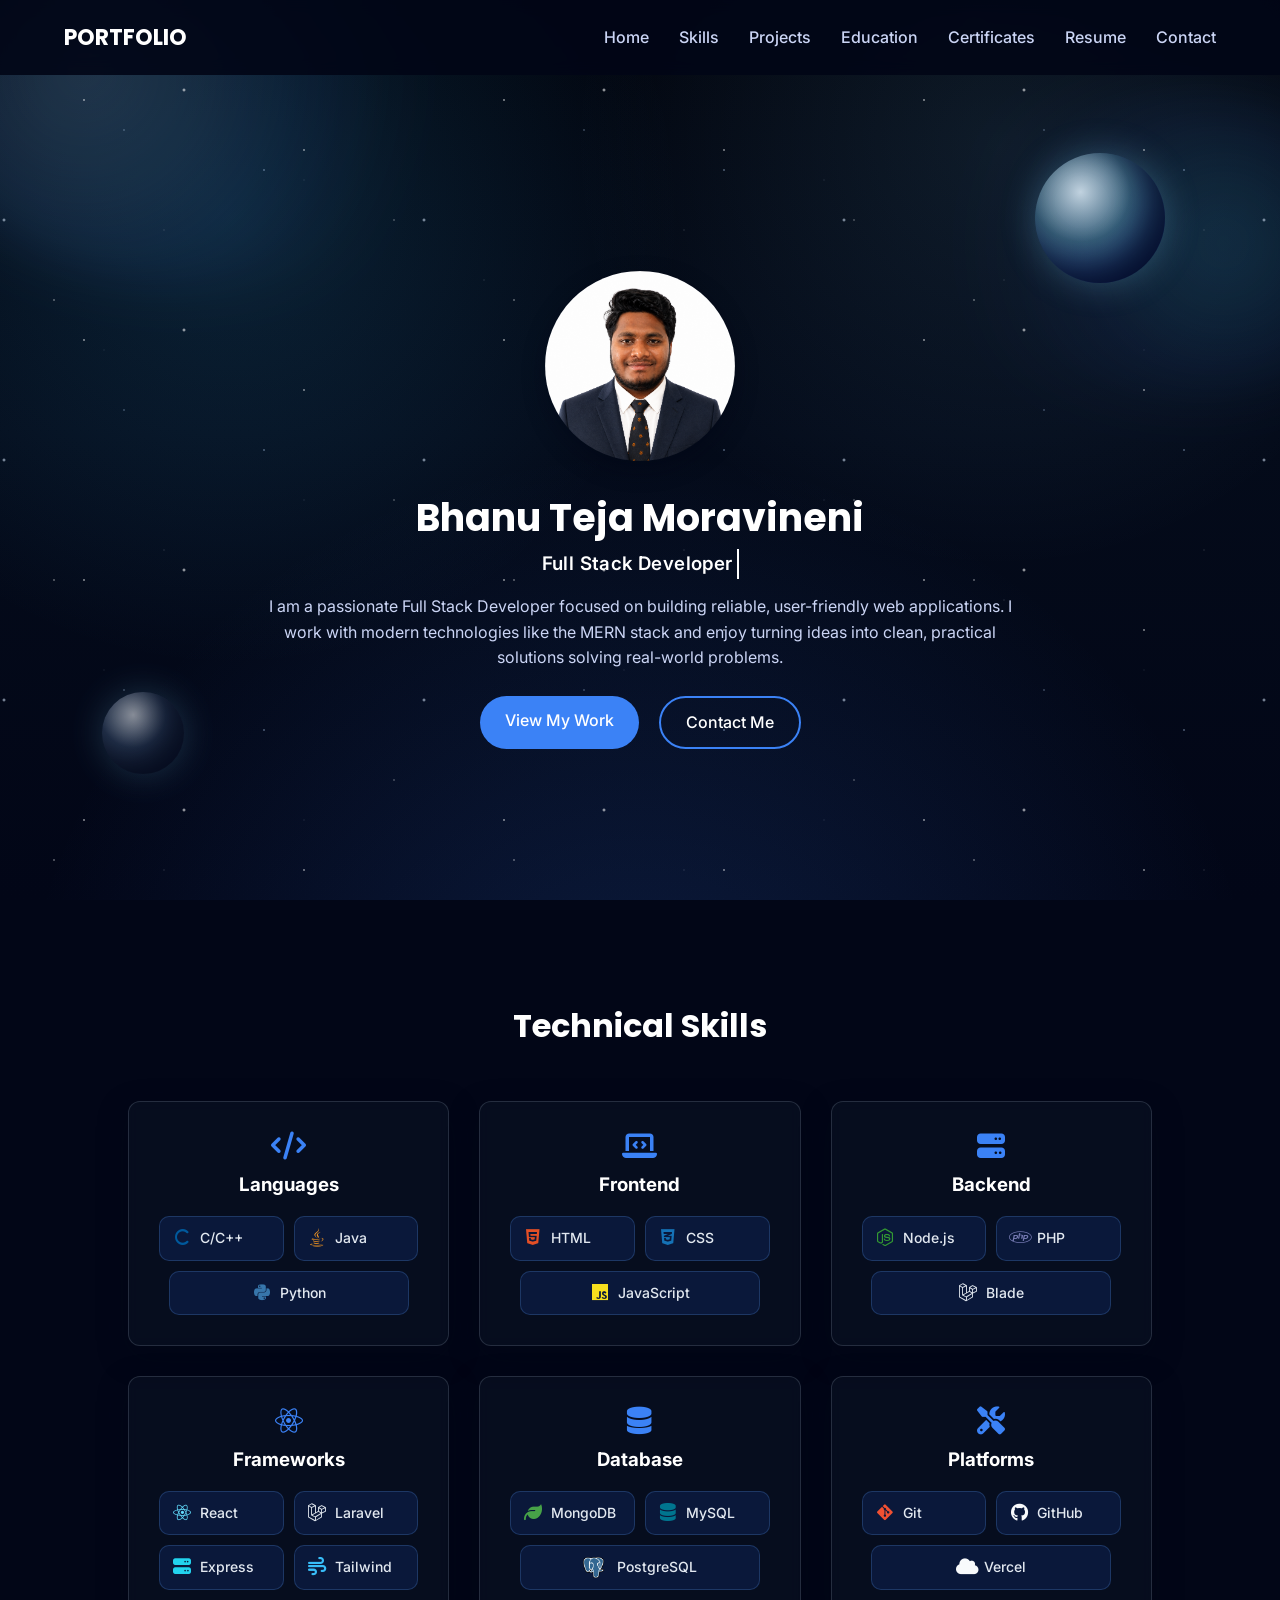
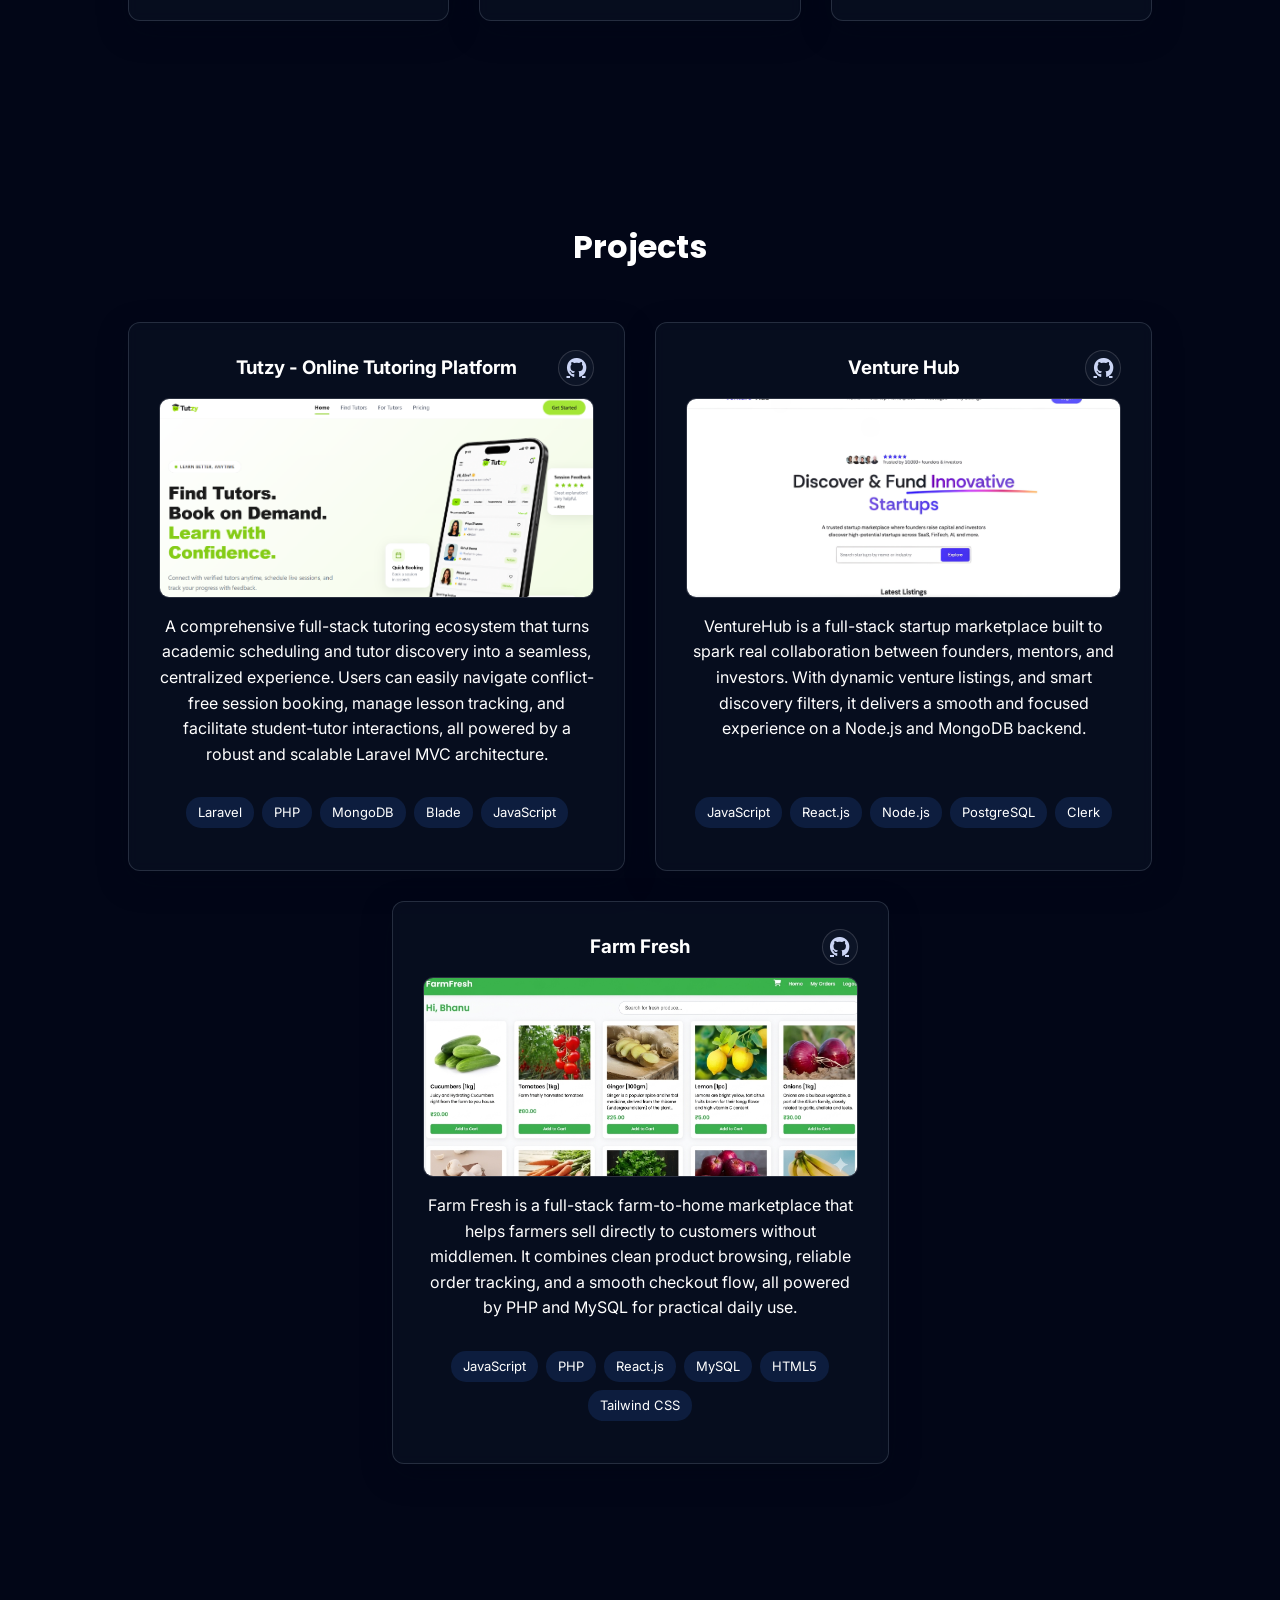
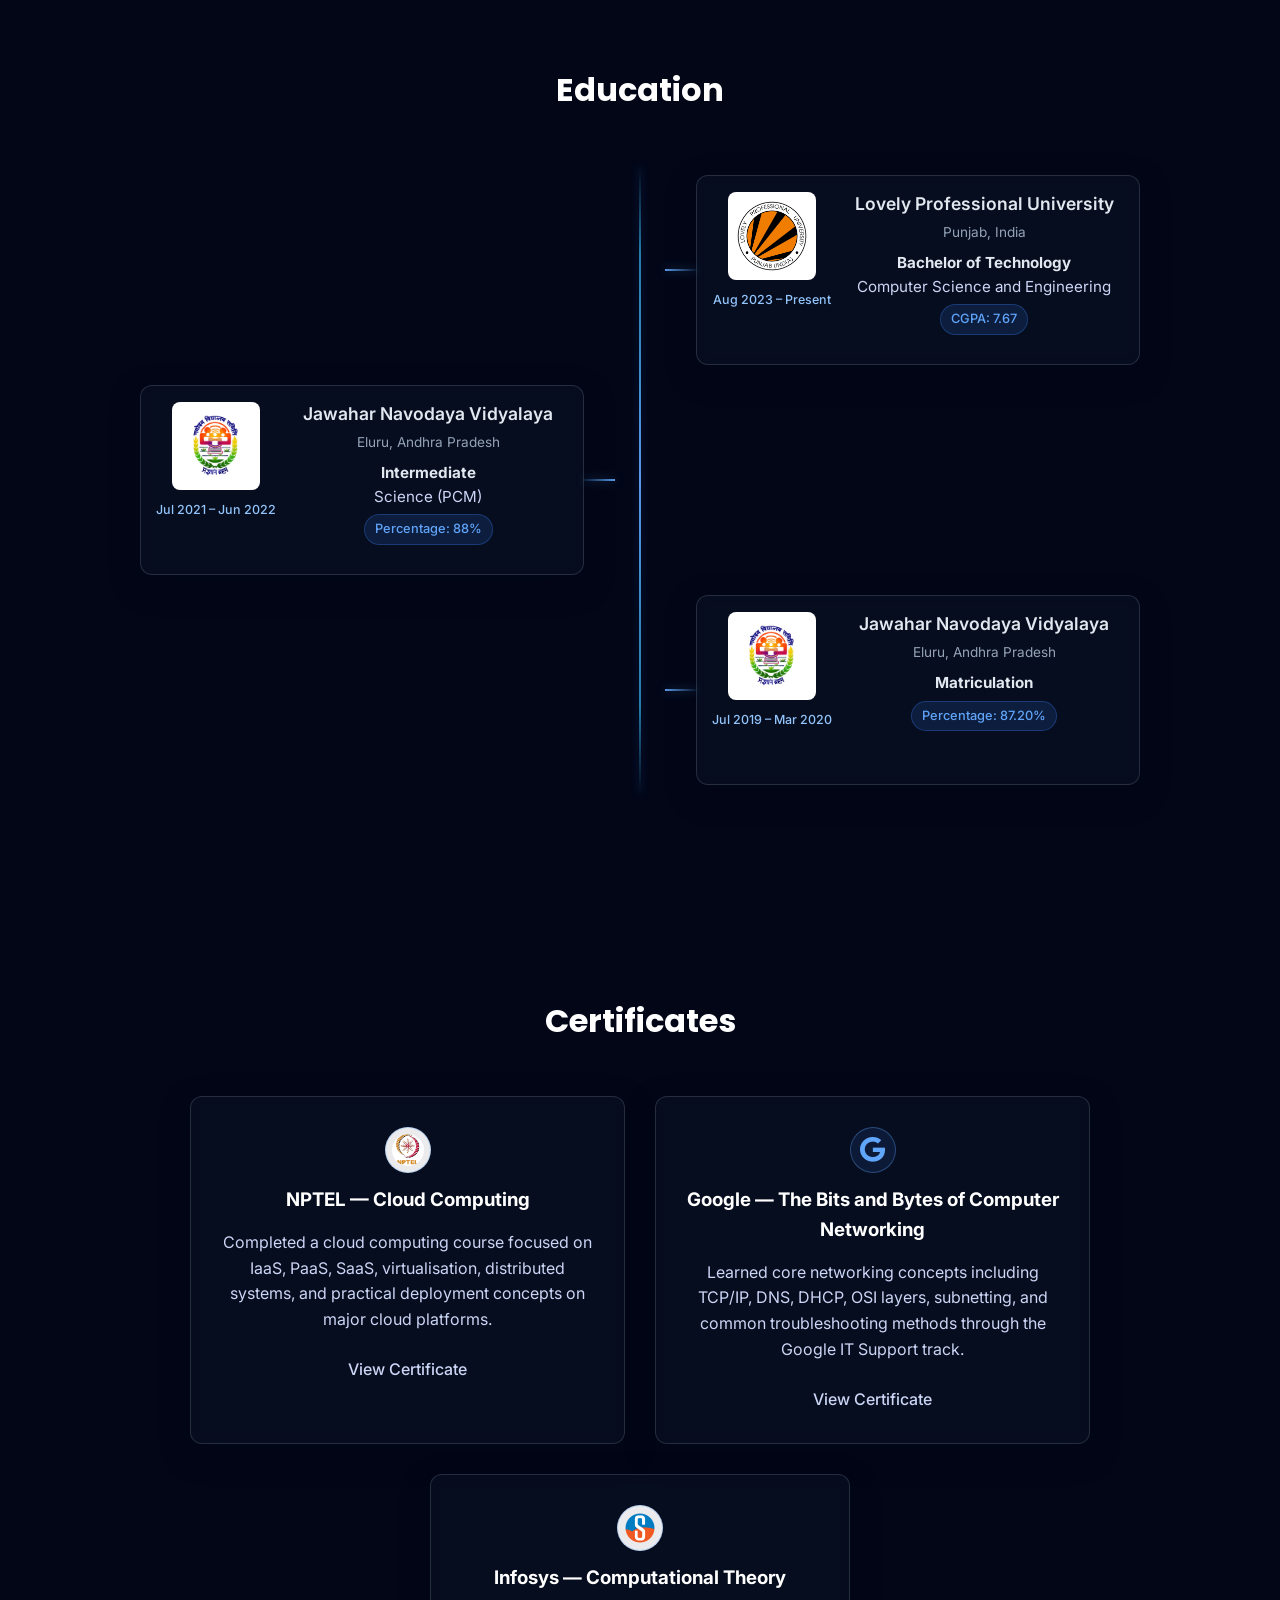
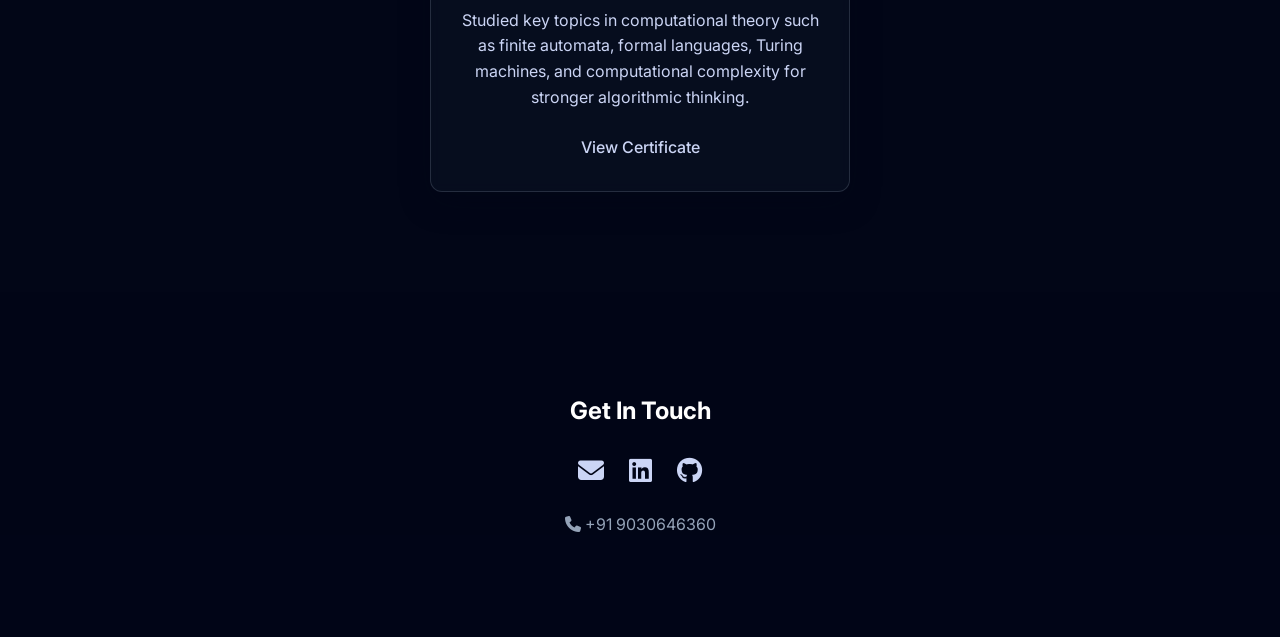
==== Portfolio/index.html @ 53414489 "Update index.html" ====
<!DOCTYPE html>
<html lang="en">

<head>

<meta charset="UTF-8">
<meta name="viewport" content="width=device-width, initial-scale=1.0">

<title>Bhanu Teja Moravineni | Full Stack Developer</title>

<link rel="preconnect" href="https://fonts.googleapis.com">
<link rel="preconnect" href="https://fonts.gstatic.com" crossorigin>

<link href="https://fonts.googleapis.com/css2?family=Inter:wght@300;400;500;600&family=Poppins:wght@600;700&display=swap" rel="stylesheet">

<link rel="stylesheet" href="https://cdnjs.cloudflare.com/ajax/libs/font-awesome/6.4.0/css/all.min.css">

<link rel="stylesheet" href="components.css">

</head>


<body>

<div class="night-sky" aria-hidden="true">
<span class="nebula nebula-1"></span>
<span class="nebula nebula-2"></span>
<span class="planet planet-1"></span>
<span class="planet planet-2"></span>
<span class="stars-layer stars-layer-1"></span>
<span class="stars-layer stars-layer-2"></span>
<span class="stars-layer stars-layer-3"></span>
<span class="shooting-star shooting-star-1"></span>
<span class="shooting-star shooting-star-2"></span>
<span class="shooting-star shooting-star-3"></span>
<span class="asteroid asteroid-1"></span>
<span class="asteroid asteroid-2"></span>
<span class="asteroid asteroid-3"></span>
<span class="asteroid asteroid-4"></span>
<span class="ufo"></span>
</div>


<!-- NAVBAR -->

<nav id="navbar" class="navbar">

<div class="container nav-container">

<div class="nav-logo">PORTFOLIO</div>

<button class="nav-toggle" id="nav-toggle" aria-label="Toggle navigation menu" aria-expanded="false" aria-controls="nav-links">
<span></span>
<span></span>
<span></span>
</button>

<div class="nav-links" id="nav-links">

<a href="#home" class="nav-link">Home</a>
<a href="#skills" class="nav-link">Skills</a>
<a href="#projects" class="nav-link">Projects</a>
<a href="#education" class="nav-link">Education</a>
<a href="#certificates" class="nav-link">Certificates</a>
<a href="https://drive.google.com/file/d/1s12ZquQuRoVSWdZvbfibtn8JtzAcTgzQ/view" class="nav-link">Resume</a>
<a href="#contact" class="nav-link">Contact</a>

</div>

</div>

</nav>



<!-- HOME -->

<section id="home" class="hero-section">

<div class="hero-content">

<div class="profile-container">
<img src="images/Profile.png" class="profile-pic">
</div>

<h1>Bhanu Teja Moravineni</h1>

<h3 class="subtitle" id="typing-text"></h3>

<p>
I am a passionate Full Stack Developer focused on building reliable, user-friendly web applications. I work with modern technologies like the MERN stack and enjoy turning ideas into clean, practical solutions solving real-world problems.
</p>

<div class="cta-group">

<a href="#projects" class="btn btn-primary">View My Work</a>

<a href="#contact" class="btn btn-outline">Contact Me</a>

</div>

</div>

</section>



<!-- SKILLS -->

<section id="skills" class="section">
  <h2 class="section-title">Technical Skills</h2>

  <div class="skills-grid">

    <div class="glass-card skill-card">
      <i class="fas fa-code skill-icon" aria-hidden="true"></i>
      <h3>Languages</h3>
      <div class="skill-list">
        <div class="skill-name"><i class="fa-solid fa-c" aria-hidden="true"></i> C/C++</div>
        <div class="skill-name"><i class="fa-brands fa-java" aria-hidden="true"></i> Java</div>
        <div class="skill-name"><i class="fa-brands fa-python" aria-hidden="true"></i> Python</div>
      </div>
    </div>

    <div class="glass-card skill-card">
      <i class="fas fa-laptop-code skill-icon" aria-hidden="true"></i>
      <h3>Frontend</h3>
      <div class="skill-list">
        <div class="skill-name"><i class="fa-brands fa-html5" aria-hidden="true"></i> HTML</div>
        <div class="skill-name"><i class="fa-brands fa-css3-alt" aria-hidden="true"></i> CSS</div>
        <div class="skill-name"><i class="fa-brands fa-js" aria-hidden="true"></i> JavaScript</div>
      </div>
    </div>

    <div class="glass-card skill-card">
      <i class="fas fa-server skill-icon" aria-hidden="true"></i>
      <h3>Backend</h3>
      <div class="skill-list">
        <div class="skill-name"><i class="fa-brands fa-node-js" aria-hidden="true"></i> Node.js</div>
        <div class="skill-name"><i class="fa-brands fa-php" aria-hidden="true"></i> PHP</div>
        <div class="skill-name"><i class="fa-brands fa-laravel" aria-hidden="true"></i> Blade</div>
      </div>
    </div>

    <div class="glass-card skill-card">
      <i class="fab fa-react skill-icon" aria-hidden="true"></i>
      <h3>Frameworks</h3>
      <div class="skill-list">
        <div class="skill-name"><i class="fa-brands fa-react" aria-hidden="true"></i> React</div>
        <div class="skill-name"><i class="fa-brands fa-laravel" aria-hidden="true"></i> Laravel</div>
        <div class="skill-name"><i class="fa-solid fa-server" aria-hidden="true"></i> Express</div>
        <div class="skill-name"><i class="fa-solid fa-wind" aria-hidden="true"></i> Tailwind</div>
      </div>
    </div>

    <div class="glass-card skill-card">
      <i class="fas fa-database skill-icon" aria-hidden="true"></i>
      <h3>Database</h3>
      <div class="skill-list">
        <div class="skill-name"><i class="fa-solid fa-leaf" aria-hidden="true"></i> MongoDB</div>
        <div class="skill-name"><i class="fa-solid fa-database" aria-hidden="true"></i> MySQL</div>
        <div class="skill-name"><img src="images/PostgreSQL.png"  alt="" aria-hidden="true" style="width: 1.5em; height: 1.5em; vertical-align: text-bottom; margin-right: 0.3em;" /> PostgreSQL</div>
      </div>
    </div>

    <div class="glass-card skill-card">
      <i class="fas fa-tools skill-icon" aria-hidden="true"></i>
      <h3>Platforms</h3>
      <div class="skill-list">
        <div class="skill-name"><i class="fa-brands fa-git-alt" aria-hidden="true"></i> Git</div>
        <div class="skill-name"><i class="fa-brands fa-github" aria-hidden="true"></i> GitHub</div>
        <div class="skill-name"><i class="fa-solid fa-cloud" aria-hidden="true"></i> Vercel</div>
      </div>
    </div>

  </div>
</section>

<!-- PROJECTS -->

<section id="projects" class="section">

<h2 class="section-title">Projects</h2>

<div class="projects-grid">

<div class="glass-card project-card">

<div class="project-heading-row">
<h3>Tutzy - Online Tutoring Platform</h3>
<a href="https://github.com/bhanuteja7781/Tutzy" target="_blank" rel="noopener noreferrer" class="project-github" aria-label="Open Tutzy GitHub repository">
<i class="fab fa-github"></i>
</a>
</div>

<img src="images/Tutzy.png" alt="Tutzy" class="project-image">

<p>
A comprehensive full-stack tutoring ecosystem that turns academic scheduling and tutor discovery into a seamless, centralized experience. Users can easily navigate conflict-free session booking, manage lesson tracking, and facilitate student-tutor interactions, all powered by a robust and scalable Laravel MVC architecture.
</p>

<div class="project-specs">

<span class="spec-tag">Laravel</span>
<span class="spec-tag">PHP</span>
<span class="spec-tag">MongoDB</span>
<span class="spec-tag">Blade</span>
<span class="spec-tag">JavaScript</span>

</div>

</div>

<div class="glass-card project-card">

<div class="project-heading-row">
<h3>Venture Hub</h3>
<a href="https://github.com/bhanuteja7781/Market_Place_for_StartUps" target="_blank" rel="noopener noreferrer" class="project-github" aria-label="Open VentureHub GitHub repository">
<i class="fab fa-github"></i>
</a>
</div>

<img src="images/Venture_Hub.png" alt="VentureHub" class="project-image">

<p>
VentureHub is a full-stack startup marketplace built to spark real collaboration between founders, mentors, and investors. With dynamic venture listings, and smart discovery filters, it delivers a smooth and focused experience on a Node.js and MongoDB backend.
</p>

<div class="project-specs">

<span class="spec-tag">JavaScript</span>
<span class="spec-tag">React.js</span>
<span class="spec-tag">Node.js</span>
<span class="spec-tag">PostgreSQL</span>
<span class="spec-tag">Clerk</span>

</div>

</div>

<div class="glass-card project-card center-project">

<div class="project-heading-row">
<h3>Farm Fresh</h3>
<a href="https://github.com/bhanuteja7781/Farm_Fresh" target="_blank" rel="noopener noreferrer" class="project-github" aria-label="Open Farm Fresh GitHub repository">
<i class="fab fa-github"></i>
</a>
</div>

<img src="images/FarmFresh.png" alt="Farm Fresh" class="project-image">

<p>
Farm Fresh is a full-stack farm-to-home marketplace that helps farmers sell directly to customers without middlemen. It combines clean product browsing, reliable order tracking, and a smooth checkout flow, all powered by PHP and MySQL for practical daily use.
</p>

<div class="project-specs">

<span class="spec-tag">JavaScript</span>
<span class="spec-tag">PHP</span>
<span class="spec-tag">React.js</span>
<span class="spec-tag">MySQL</span>
<span class="spec-tag">HTML5</span>
<span class="spec-tag">Tailwind CSS</span>

</div>

</div>

</div>

</section>



<!-- EDUCATION -->

<section id="education" class="section">

<h2 class="section-title">Education</h2>

<div class="education-list">

  <div class="glass-card education-card">
    <div class="education-header">
      <div class="edu-left">
        <div class="edu-badge">
          <img src="images/lpu-logo.png" alt="LPU Logo" class="edu-logo">
          <span class="edu-date">Aug 2023 – Present</span>
        </div>
        <div class="edu-info">
          <h3 class="edu-institution">Lovely Professional University</h3>
          <span class="edu-location">Punjab, India</span>
          <p class="edu-degree"><span class="edu-degree-title">Bachelor of Technology</span><br><span class="edu-course">Computer Science and Engineering</span></p>
          <span class="edu-score">CGPA: 7.67</span>
        </div>
      </div>
    </div>
  </div>

  <div class="glass-card education-card">
    <div class="education-header">
      <div class="edu-left">
        <div class="edu-badge">
          <img src="images/jnv-logo.png" alt="JNV Logo" class="edu-logo">
          <span class="edu-date">Jul 2021 – Jun 2022</span>
        </div>
        <div class="edu-info">
          <h3 class="edu-institution">Jawahar Navodaya Vidyalaya</h3>
          <span class="edu-location">Eluru, Andhra Pradesh</span>
          <p class="edu-degree"><span class="edu-degree-title">Intermediate</span><br><span class="edu-course">Science (PCM)</span></p>
          <span class="edu-score">Percentage: 88%</span>
        </div>
      </div>
    </div>
  </div>

  <div class="glass-card education-card">
    <div class="education-header">
      <div class="edu-left">
        <div class="edu-badge">
          <img src="images/jnv-logo.png" alt="JNV Logo" class="edu-logo">
          <span class="edu-date">Jul 2019 – Mar 2020</span>
        </div>
        <div class="edu-info">
          <h3 class="edu-institution">Jawahar Navodaya Vidyalaya</h3>
          <span class="edu-location">Eluru, Andhra Pradesh</span>
          <p class="edu-degree"><span class="edu-degree-title">Matriculation</span></p>
          <span class="edu-score">Percentage: 87.20%</span>
        </div>
      </div>
    </div>
  </div>

</div>

</section>



<!-- CERTIFICATES -->

<section id="certificates" class="section">

<h2 class="section-title">Certificates</h2>

<div class="cert-grid">

<div class="glass-card cert-card">

<img src="images/nptel-logo.png" alt="NPTEL logo" class="cert-platform-logo-img">
<h3>NPTEL — Cloud Computing</h3>
<p>Completed a cloud computing course focused on IaaS, PaaS, SaaS, virtualisation, distributed systems, and practical deployment concepts on major cloud platforms.</p>
<a href="https://drive.google.com/file/d/1uo3bVZbgIr4nMe-gCIJnF2LXkFepABX0/view?usp=drive_link" target="_blank" class="cert-link">View Certificate</a>

</div>


<div class="glass-card cert-card">

<i class="fab fa-google cert-platform-logo" aria-hidden="true"></i>
<h3>Google — The Bits and Bytes of Computer Networking</h3>
<p>Learned core networking concepts including TCP/IP, DNS, DHCP, OSI layers, subnetting, and common troubleshooting methods through the Google IT Support track.</p>
<a href="https://drive.google.com/file/d/19JE-mO48qIJB8_cQIQsHRo379aOY4u_Y/view?usp=drive_link" target="_blank" class="cert-link">View Certificate</a>

</div>


<div class="glass-card cert-card center-cert">

<img src="images/infosys-logo.png" alt="Infosys Springboard logo" class="cert-platform-logo-img">
<h3>Infosys — Computational Theory</h3>
<p>Studied key topics in computational theory such as finite automata, formal languages, Turing machines, and computational complexity for stronger algorithmic thinking.</p>
<a href="https://drive.google.com/file/d/1XiAxhj7ICKf-odAtpRsuzpkiPC9IMGOF/view?usp=drive_link" target="_blank" class="cert-link">View Certificate</a>

</div>

</div>

</section>

<!-- CONTACT -->

<section id="contact" class="contact-footer">

<h2>Get In Touch</h2>

<div class="social-links">

<a href="https://mail.google.com/mail/?view=cm&to=bhanutejam970@gmail.com&su=Opportunity%20%7C%20Let%27s%20Connect&body=Hi%20Bhanu%2C%0A%0AI%20came%20across%20your%20portfolio%20and%20would%20love%20to%20connect%20with%20you.%0A%0ARegards%2C" class="social-icon" target="_blank" rel="noopener noreferrer">
<i class="fas fa-envelope"></i>
</a>

<a href="https://www.linkedin.com/in/bhanuteja7781" class="social-icon">
<i class="fab fa-linkedin"></i>
</a>

<a href="https://github.com/Bhanuteja7781" class="social-icon">
<i class="fab fa-github"></i>
</a>

</div>

<p class="phone">
<i class="fas fa-phone"></i> +91 9030646360
</p>

</section>

<script src="main.js"></script>

</body>
</html>
---- Portfolio/components.css ----
*{
margin:0;
padding:0;
box-sizing:border-box;
}

html{
scroll-behavior:smooth;
}

body{
font-family:'Inter',sans-serif;
background:#020617;
color:white;
line-height:1.6;
position:relative;
}

body > :not(.night-sky){
position:relative;
z-index:1;
}

.night-sky{
position:fixed;
inset:0;
z-index:0;
pointer-events:none;
overflow:hidden;
background:
radial-gradient(circle at 18% 24%, rgba(56,189,248,0.14), transparent 36%),
radial-gradient(circle at 78% 16%, rgba(125,211,252,0.1), transparent 34%),
radial-gradient(circle at 50% 120%, rgba(59,130,246,0.18), transparent 50%),
linear-gradient(180deg, #01040d 0%, #040b1a 48%, #020617 100%);
}

.nebula{
position:absolute;
border-radius:50%;
filter:blur(24px);
opacity:0.45;
mix-blend-mode:screen;
animation:nebula-drift 36s ease-in-out infinite alternate;
}

.nebula-1{
width:42vw;
height:28vw;
top:-8%;
left:-6%;
background:radial-gradient(circle at 30% 40%, rgba(147,197,253,0.42), rgba(59,130,246,0.18) 48%, transparent 75%);
}

.nebula-2{
width:36vw;
height:24vw;
top:10%;
right:-10%;
background:radial-gradient(circle at 60% 50%, rgba(56,189,248,0.38), rgba(30,64,175,0.16) 50%, transparent 78%);
animation-duration:44s;
}

.planet{
position:absolute;
border-radius:50%;
box-shadow:0 0 35px rgba(125,211,252,0.28), inset -18px -16px 30px rgba(2,6,23,0.7);
}

.planet-1{
width:130px;
height:130px;
right:9%;
top:17%;
background:
radial-gradient(circle at 35% 30%, rgba(224,242,254,0.85), rgba(125,211,252,0.35) 40%, rgba(30,64,175,0.45) 76%, rgba(2,6,23,0.8) 100%);
animation:planet-float 16s ease-in-out infinite;
}

.planet-2{
width:82px;
height:82px;
left:8%;
bottom:14%;
background:
radial-gradient(circle at 38% 28%, rgba(226,232,240,0.8), rgba(147,197,253,0.3) 42%, rgba(15,23,42,0.75) 100%);
opacity:0.75;
animation:planet-float 22s ease-in-out infinite reverse;
}

.stars-layer{
position:absolute;
inset:-20%;
background-repeat:repeat;
animation-timing-function:linear;
animation-iteration-count:infinite;
}

.stars-layer-1{
background-image:
radial-gradient(2px 2px at 20px 30px, rgba(255,255,255,0.95), transparent),
radial-gradient(1.5px 1.5px at 140px 90px, rgba(255,255,255,0.8), transparent),
radial-gradient(2px 2px at 260px 160px, rgba(219,234,254,0.9), transparent),
radial-gradient(1.5px 1.5px at 340px 40px, rgba(255,255,255,0.85), transparent);
background-size:420px 240px;
opacity:0.9;
animation-name:star-drift-slow, star-twinkle;
animation-duration:170s, 4.5s;
}

.stars-layer-2{
background-image:
radial-gradient(1.5px 1.5px at 60px 70px, rgba(191,219,254,0.85), transparent),
radial-gradient(1.2px 1.2px at 190px 120px, rgba(255,255,255,0.75), transparent),
radial-gradient(1.5px 1.5px at 310px 200px, rgba(255,255,255,0.8), transparent),
radial-gradient(1.2px 1.2px at 380px 30px, rgba(191,219,254,0.8), transparent);
background-size:460px 280px;
opacity:0.65;
animation-name:star-drift-medium, star-twinkle;
animation-duration:120s, 3.8s;
}

.stars-layer-3{
background-image:
radial-gradient(1px 1px at 40px 40px, rgba(148,163,184,0.6), transparent),
radial-gradient(1px 1px at 220px 140px, rgba(226,232,240,0.5), transparent),
radial-gradient(1px 1px at 360px 210px, rgba(148,163,184,0.5), transparent),
radial-gradient(1px 1px at 420px 90px, rgba(226,232,240,0.55), transparent);
background-size:520px 320px;
opacity:0.45;
animation-name:star-drift-fast, star-twinkle;
animation-duration:90s, 3.2s;
}

.shooting-star{
position:absolute;
width:180px;
height:2px;
background:linear-gradient(90deg, rgba(255,255,255,0.95), rgba(191,219,254,0.65), transparent 72%);
border-radius:999px;
opacity:0;
transform:rotate(-24deg);
filter:drop-shadow(0 0 8px rgba(191,219,254,0.9));
animation:shooting-star linear infinite;
}

.shooting-star-1{ top:14%; left:72%; animation-duration:9s; animation-delay:1s; }
.shooting-star-2{ top:34%; left:80%; animation-duration:10s; animation-delay:6.8s; }
.shooting-star-3{ top:20%; left:42%; animation-duration:13s; animation-delay:2.6s; }

.asteroid{
position:absolute;
width:20px;
height:14px;
border-radius:46% 54% 51% 49% / 44% 56% 42% 58%;
background:radial-gradient(circle at 30% 30%, rgba(226,232,240,0.85), rgba(100,116,139,0.8) 45%, rgba(15,23,42,0.9));
box-shadow:0 0 12px rgba(148,163,184,0.25);
opacity:0.82;
animation:asteroid-drift linear infinite;
}

.asteroid-1{ top:18%; left:108%; animation-duration:44s; animation-delay:-8s; }
.asteroid-2{ top:46%; left:104%; width:26px; height:17px; animation-duration:58s; animation-delay:-19s; }
.asteroid-3{ top:72%; left:110%; width:16px; height:12px; animation-duration:39s; animation-delay:-5s; }
.asteroid-4{ top:86%; left:106%; width:22px; height:15px; animation-duration:52s; animation-delay:-30s; }

.ufo{
position:absolute;
top:64%;
left:-14%;
width:74px;
height:22px;
border-radius:999px;
background:linear-gradient(180deg, rgba(226,232,240,0.95), rgba(100,116,139,0.9));
box-shadow:0 0 16px rgba(186,230,253,0.35);
animation:ufo-cruise 34s ease-in-out infinite;
}

.ufo::before{
content:'';
position:absolute;
left:20px;
top:-11px;
width:34px;
height:18px;
border-radius:50% 50% 46% 46%;
background:linear-gradient(180deg, rgba(125,211,252,0.9), rgba(30,64,175,0.55));
box-shadow:0 0 10px rgba(56,189,248,0.6);
}

.ufo::after{
content:'';
position:absolute;
left:28px;
top:16px;
width:18px;
height:54px;
background:linear-gradient(180deg, rgba(125,211,252,0.4), rgba(125,211,252,0.02));
clip-path:polygon(50% 0, 100% 100%, 0 100%);
opacity:0.5;
}

@keyframes star-drift-slow{
from{transform:translate3d(0,0,0);}
to{transform:translate3d(-180px,120px,0);}
}

@keyframes star-drift-medium{
from{transform:translate3d(0,0,0);}
to{transform:translate3d(-260px,180px,0);}
}

@keyframes star-drift-fast{
from{transform:translate3d(0,0,0);}
to{transform:translate3d(-340px,240px,0);}
}

@keyframes star-twinkle{
0%,100%{opacity:0.5;}
50%{opacity:1;}
}

@keyframes nebula-drift{
0%{transform:translate3d(0,0,0) scale(1);}
100%{transform:translate3d(20px,-18px,0) scale(1.08);}
}

@keyframes planet-float{
0%,100%{transform:translateY(0);}
50%{transform:translateY(-12px);}
}

@keyframes shooting-star{
0%{opacity:0; transform:translate3d(0,0,0) rotate(-24deg) scaleX(0.7);}
8%{opacity:1;}
26%{opacity:0.95;}
42%,100%{opacity:0; transform:translate3d(-520px,280px,0) rotate(-24deg) scaleX(1);}
}

@keyframes asteroid-drift{
0%{transform:translate3d(0,0,0) rotate(0deg);}
100%{transform:translate3d(-140vw,16vh,0) rotate(360deg);}
}

@keyframes ufo-cruise{
0%{transform:translate3d(0,0,0); opacity:0;}
8%{opacity:0.9;}
48%{transform:translate3d(70vw,-10vh,0); opacity:0.9;}
76%{transform:translate3d(98vw,6vh,0); opacity:0.75;}
100%{transform:translate3d(120vw,8vh,0); opacity:0;}
}

@media (max-width: 768px){
.planet-1{width:90px; height:90px;}
.planet-2{width:62px; height:62px;}
.shooting-star{width:120px;}
.ufo{width:60px; height:18px;}
}

@media (prefers-reduced-motion: reduce){
.night-sky *,
.night-sky *::before,
.night-sky *::after{
animation:none !important;
}
}


/* CONTAINER */

.container{
width:90%;
max-width:1200px;
margin:auto;
}


/* NAVBAR */

.navbar{
position:fixed;
top:0;
left:0;
right:0;
width:100%;
background:rgba(2,6,23,0.9);
backdrop-filter:blur(8px);
z-index:1000;
transform:none !important;
opacity:1 !important;
visibility:visible !important;
}

.nav-container{
display:flex;
justify-content:space-between;
align-items:center;
padding:20px 0;
}

.nav-logo{
font-size:22px;
font-weight:700;
font-family:'Poppins',sans-serif;
}

.nav-links{
display:flex;
gap:30px;
}

.nav-toggle{
display:none;
background:transparent;
border:1px solid rgba(148,163,184,0.35);
border-radius:10px;
width:40px;
height:40px;
padding:6px;
cursor:pointer;
align-items:center;
justify-content:center;
gap:3px;
flex-direction:column;
background:rgba(15,23,42,0.65);
box-shadow:0 8px 20px rgba(2,6,23,0.35);
}

.nav-toggle span{
display:block;
width:5px;
height:5px;
background:#e2e8f0;
border-radius:50%;
transition:0.25s ease;
}

.nav-link{
text-decoration:none;
color:#cbd5f5;
font-weight:500;
position:relative;
}

.nav-link:hover{
color:white;
}

.nav-link::after{
content:'';
position:absolute;
bottom:-5px;
left:0;
width:0%;
height:2px;
background:#3b82f6;
transition:0.3s;
}

.nav-link:hover::after{
width:100%;
}


/* HERO */

.hero-section{
min-height:100vh;
display:flex;
align-items:center;
justify-content:center;
text-align:center;
padding-top:120px;
}

.hero-content{
max-width:750px;
}

.profile-container{
margin-bottom:20px;
}

.profile-pic{
width:190px;
height:190px;
border-radius:50%;
object-fit:cover;

box-shadow:0 8px 22px rgba(2,6,23,0.45);
}

.hero-content h1{
font-size:38px;
font-family:'Poppins',sans-serif;
margin-top:10px;
}

.subtitle{
color:#ffffff;
margin-bottom:15px;
min-height:28px;
display:inline-block;
padding-right:4px;
font-weight:600;
letter-spacing:0.4px;
border-right:2px solid #ffffff;
animation:caret-blink 0.8s step-end infinite;
}

@keyframes caret-blink{
0%,100%{border-color:transparent;}
50%{border-color:#ffffff;}
}

.hero-content p{
color:#cbd5f5;
margin-bottom:25px;
}

/* BUTTONS */

.cta-group{
display:flex;
justify-content:center;
gap:20px;
}

.btn{
padding:12px 25px;
border-radius:30px;
text-decoration:none;
font-weight:500;
transition:0.3s;
}

.btn-primary{
background:#3b82f6;
color:white;
}

.btn-primary:hover{
background:#2563eb;
}

.btn-outline{
border:2px solid #3b82f6;
color:white;
}

.btn-outline:hover{
background:#3b82f6;
}


/* SECTIONS */

.section{
padding:100px 10%;
text-align:center;
}

.section-title{
font-size:32px;
font-family:'Poppins',sans-serif;
margin-bottom:50px;
}


/* GLASS CARD */

.glass-card{
background:rgba(8,15,32,0.82);
border:1px solid rgba(148,163,184,0.22);
border-radius:12px;
padding:30px;
backdrop-filter:blur(6px);
-webkit-backdrop-filter:blur(6px);
box-shadow:0 10px 30px rgba(2,6,23,0.45);
transition:0.3s;
}

.glass-card:hover{
transform:translateY(-6px);
border-color:rgba(96,165,250,0.8);
box-shadow:0 14px 34px rgba(30,64,175,0.28);
}


/* SKILLS */

.skills-grid{
display:grid;
grid-template-columns:repeat(3,1fr);
gap:30px;
max-width:1980px;
margin:auto;
}

.skill-icon{
font-size:28px;
margin-bottom:10px;
color:#3b82f6;
}

.skill-card{
display:flex;
flex-direction:column;
height:100%;
}

.skill-card h3{
margin-bottom:16px;
}

.skill-list{
display:grid;
grid-template-columns:repeat(2,minmax(0,1fr));
gap:10px;
text-align:left;
}

.skill-name{
display:flex;
align-items:center;
gap:8px;
font-size:14px;
font-weight:500;
color:#e2e8f0;
padding:10px 12px;
border-radius:10px;
background:rgba(37,99,235,0.14);
border:1px solid rgba(96,165,250,0.22);
}

.skill-list .skill-name:last-child:nth-child(odd){
grid-column:1 / -1;
justify-self:center;
width:min(240px,100%);
justify-content:center;
text-align:center;
}

.skill-name i{
width:20px;
font-size:18px;
text-align:center;
color:inherit;
}

.skill-name .fa-c{color:#00599c;}
.skill-name .fa-java{color:#f89820;}
.skill-name .fa-python{color:#3776ab;}
.skill-name .fa-html5{color:#e34f26;}
.skill-name .fa-css3-alt{color:#1572b6;}
.skill-name .fa-js{color:#f7df1e;}
.skill-name .fa-node-js{color:#339933;}
.skill-name .fa-php{color:#777bb4;}
.skill-name .fa-react{color:#61dafb;}
.skill-name .fa-server{color:#22d3ee;}
.skill-name .fa-wind{color:#38bdf8;}
.skill-name .fa-leaf{color:#47a248;}
.skill-name .fa-database{color:#00758f;}
.skill-name .fa-git-alt{color:#f05032;}
.skill-name .fa-github{color:#f8fafc;}
.skill-name .fa-cloud{color:#f8fafc;}

@media (max-width: 768px){
.skills-grid{
grid-template-columns:1fr;
gap:20px;
}

.skill-list{
grid-template-columns:1fr;
text-align:center;
}

.skill-name{
justify-content:center;
text-align:center;
}
}

/* PROJECTS */

.projects-grid{
display:grid;
grid-template-columns:repeat(2,1fr);
gap:30px;
max-width:3600px;
margin:auto;
}

.project-card h3{
margin-bottom:0;
}

.project-card{
display:flex;
flex-direction:column;
}

.project-heading-row{
display:flex;
align-items:center;
justify-content:center;
gap:12px;
margin-bottom:15px;
position:relative;
}

.project-heading-row h3{
width:100%;
text-align:center;
}

.project-github{
position:absolute;
right:0;
width:36px;
height:36px;
border-radius:50%;
display:flex;
align-items:center;
justify-content:center;
font-size:20px;
color:#cbd5f5;
background:rgba(15,23,42,0.75);
border:1px solid rgba(255,255,255,0.15);
transition:0.3s;
flex-shrink:0;
}

.project-github:hover{
color:#ffffff;
background:#3b82f6;
border-color:#3b82f6;
}

.project-image{
width:100%;
height:200px;
object-fit:cover;
border-radius:10px;
border:1px solid rgba(255,255,255,0.12);
margin-bottom:16px;
background:rgba(15,23,42,0.8);
}

.project-card p{
margin-bottom:30px;
}

.project-specs{
display:flex;
flex-wrap:wrap;
gap:8px;
margin-top:auto;
justify-content:center;
margin-bottom:12px;
}

.spec-tag{
background:rgba(59,130,246,0.15);
padding:5px 12px;
border-radius:15px;
font-size:13px;
}

.center-project{
grid-column:1/-1;
width:calc((100% - 30px)/2);
justify-self:center;
}


/* CERTIFICATIONS */

.cert-grid{
display:grid;
grid-template-columns:repeat(2,1fr);
gap:30px;
max-width:900px;
margin:auto;
}

.cert-card h3{
margin-bottom:15px;
}

.cert-card p{
color:#cbd5f5;
margin-bottom:15px;
}

.cert-platform-logo{
font-size:26px;
color:#60a5fa;
margin-bottom:12px;
display:inline-flex;
align-items:center;
justify-content:center;
width:46px;
height:46px;
border-radius:50%;
background:rgba(59,130,246,0.12);
border:1px solid rgba(96,165,250,0.35);
}

.cert-platform-logo-img{
width:46px;
height:46px;
object-fit:contain;
margin-bottom:12px;
display:block;
margin-left:auto;
margin-right:auto;
padding:6px;
border-radius:50%;
background:rgba(255,255,255,0.92);
border:1px solid rgba(96,165,250,0.35);
}

/* center one card in grid */
.center-cert{
    grid-column:1/-1;
    max-width:420px;
    margin:auto;
}

/* make cert links appear like project links */
.cert-link{
display:inline-block;
margin-top:10px;
text-decoration:none;
color:#3b82f6;
font-weight:500;
transition:0.3s;
}
.cert-link:hover{
text-decoration:underline;
color:#60a5fa;
}

/* certification links */
.cert-link{
color:#cbd5f5;
text-decoration:none;
font-weight:500;
}
.cert-link:hover{
color:#3b82f6;
text-decoration:underline;
}


/* EDUCATION */

.education-list{
position:relative;
max-width:1000px;
margin:auto;
display:flex;
flex-direction:column;
gap:20px;
padding:10px 0;
}

.education-list::before{
content:'';
position:absolute;
top:0;
bottom:0;
left:50%;
width:2px;
transform:translateX(-50%);
background:linear-gradient(
180deg,
rgba(59,130,246,0),
rgba(56,189,248,0.65) 14%,
rgba(96,165,250,0.92) 50%,
rgba(56,189,248,0.65) 86%,
rgba(59,130,246,0) 100%
);
box-shadow:0 0 8px rgba(59,130,246,0.25);
}

.education-card{
padding:16px;
width:calc(50% - 56px);
display:flex;
flex-direction:column;
position:relative;
z-index:1;
min-height:190px;
gap:8px;
}

.education-card:nth-child(odd){
margin-left:auto;
}

.education-card:nth-child(even){
margin-right:auto;
}

.education-card::before{
content:'';
position:absolute;
top:50%;
height:2px;
width:32px;
background:linear-gradient(90deg, rgba(56,189,248,0.1), rgba(96,165,250,0.9));
box-shadow:0 0 10px rgba(96,165,250,0.38);
transform:translateY(-50%);
}

.education-card:nth-child(odd)::before{
left:-32px;
background:linear-gradient(90deg, rgba(96,165,250,0.9), rgba(56,189,248,0.08));
}

.education-card:nth-child(even)::before{
right:-32px;
}

.education-card::after{
display:none;
}

.education-header{
display:flex;
align-items:flex-start;
justify-content:flex-start;
gap:0;
margin-bottom:0;
}

.edu-left{
display:flex;
align-items:flex-start;
gap:14px;
min-width:0;
text-align:left;
width:100%;
}

.edu-badge{
width:118px;
display:flex;
flex-direction:column;
align-items:center;
gap:10px;
flex-shrink:0;
}

.edu-info{
min-width:0;
flex:1;
display:flex;
flex-direction:column;
justify-content:center;
align-items:center;
text-align:center;
gap:4px;
}

.edu-logo{
width:88px;
height:88px;
object-fit:contain;
background:#fff;
border-radius:8px;
padding:6px;
}

.edu-institution{
font-size:1.1rem;
font-weight:600;
color:#e2e8f0;
margin-bottom:2px;
line-height:1.35;
white-space:nowrap;
overflow:hidden;
text-overflow:ellipsis;
}

.edu-location{
font-size:0.85rem;
color:#94a3b8;
}

.edu-date{
font-size:0.78rem;
color:#93c5fd;
font-weight:500;
white-space:nowrap;
display:block;
text-align:center;
padding:0;
border:none;
background:transparent;
}

.edu-degree{
color:#dbeafe;
margin:4px 0 0;
font-size:0.95rem;
line-height:1.55;
text-align:center;
font-weight:400;
padding:0;
border:none;
background:transparent;
}

.edu-degree-title{
font-weight:700;
color:#e2e8f0;
}

.edu-course{
font-weight:400;
color:#cbd5f5;
}

.edu-score{
display:inline-block;
background:rgba(59,130,246,0.15);
color:#60a5fa;
border:1px solid rgba(59,130,246,0.3);
padding:4px 10px;
border-radius:20px;
font-size:0.8rem;
font-weight:500;
margin-top:2px;
align-self:center;
text-align:center;
}

@media (max-width: 900px){
.education-list{
gap:14px;
padding-left:0;
}

.education-list::before{
display:none;
}

.education-card{
width:100%;
margin:0;
min-height:0;
padding:14px;
gap:6px;
}

.education-card:nth-child(odd),
.education-card:nth-child(even){
margin:0;
}

.education-card::before{
display:none;
}

.education-card::after{
display:none;
right:auto;
}

.education-header{
flex-direction:column;
align-items:flex-start;
gap:10px;
}

.edu-left{
width:100%;
gap:12px;
}

.edu-badge{
width:82px;
gap:8px;
}

.edu-logo{
width:64px;
height:64px;
padding:5px;
}

.edu-date{
font-size:0.68rem;
white-space:nowrap;
line-height:1.2;
text-align:center;
width:100%;
}

.edu-info{
align-items:center;
text-align:center;
gap:3px;
}

.edu-institution{
font-size:1rem;
line-height:1.3;
white-space:normal;
overflow:visible;
text-overflow:clip;
}

.edu-location{
font-size:0.82rem;
}

.edu-degree{
font-size:0.9rem;
line-height:1.45;
margin:4px 0 0;
}

.edu-score{
font-size:0.76rem;
padding:3px 8px;
}
}



/* CONTACT */

.contact-footer{
padding:100px 10%;
text-align:center;
background:rgba(2,6,23,0.8);
}

.social-links{
display:flex;
justify-content:center;
gap:25px;
margin-top:20px;
}

.social-icon{
font-size:26px;
color:#cbd5f5;
transition:0.3s;
}

.social-icon:hover{
color:#3b82f6;
}

.phone{
margin-top:20px;
color:#94a3b8;
}

@media (max-width: 1024px){
.section{
padding:84px 6%;
}

.skills-grid,
.projects-grid,
.cert-grid{
grid-template-columns:1fr;
max-width:760px;
}

.center-project,
.center-cert{
grid-column:auto;
width:100%;
max-width:none;
}
}

@media (max-width: 900px){
.nav-container{
padding:14px 0;
position:relative;
}

.nav-toggle{
display:flex;
}

.nav-links{
position:absolute;
top:calc(100% + 10px);
right:0;
left:auto;
width:min(250px, calc(100vw - 24px));
display:flex;
flex-direction:column;
gap:4px;
padding:8px;
border-radius:14px;
background:rgba(2,6,23,0.99);
border:1px solid rgba(96,165,250,0.22);
backdrop-filter:blur(8px);
max-height:0;
opacity:0;
overflow:hidden;
pointer-events:none;
transform:translateY(-8px) scale(0.98);
transform-origin:top right;
box-shadow:0 14px 34px rgba(2,6,23,0.55);
transition:max-height 0.28s ease, opacity 0.2s ease, transform 0.2s ease;
}

.nav-links.is-open{
max-height:420px;
opacity:1;
pointer-events:auto;
transform:translateY(0) scale(1);
}

.nav-link{
display:block;
padding:10px 11px;
border-radius:8px;
font-size:14px;
}

.nav-link:hover{
background:rgba(59,130,246,0.16);
}

.nav-link::after{
display:none;
}

.hero-section{
padding-top:108px;
min-height:auto;
padding-bottom:34px;
}

.hero-content{
max-width:100%;
}

.hero-content h1{
font-size:30px;
}

.hero-content p{
font-size:15px;
}

.profile-pic{
width:148px;
height:148px;
}

.section-title{
font-size:28px;
margin-bottom:34px;
}

.glass-card{
padding:22px;
}

.project-image{
height:180px;
}

.project-card p{
margin-bottom:18px;
}

.project-heading-row{
padding-right:44px;
}

.project-github{
width:32px;
height:32px;
font-size:18px;
}

.contact-footer{
padding:74px 6%;
}
}

@media (min-width: 901px){
.nav-toggle{
display:none !important;
}

.nav-links{
position:static;
left:auto;
right:auto;
width:auto;
display:flex;
flex-direction:row;
gap:30px;
padding:0;
border:none;
border-radius:0;
background:transparent;
backdrop-filter:none;
box-shadow:none;
max-height:none;
opacity:1;
overflow:visible;
pointer-events:auto;
transform:none;
}
}

@media (max-width: 640px){
.section{
padding:70px 16px;
}

.education-list{
padding-left:16px;
gap:12px;
}

.education-list::before{
left:10px;
}

.education-card{
padding:12px;
}

.education-card::before{
left:-7px;
width:16px;
}

.edu-left{
gap:10px;
}

.edu-badge{
width:72px;
}

.container{
width:calc(100% - 24px);
}

.hero-content h1{
font-size:27px;
line-height:1.25;
}

.subtitle{
font-size:15px;
min-height:22px;
}

.cta-group{
flex-direction:column;
gap:12px;
}

.btn{
width:100%;
max-width:280px;
margin:0 auto;
}

.skill-name{
font-size:13px;
}

.project-image{
height:165px;
}

.edu-left{
align-items:flex-start;
}

.edu-logo{
width:54px;
height:54px;
}

.edu-date{
font-size:0.64rem;
}

.edu-institution{
font-size:0.95rem;
}

.social-links{
gap:18px;
}

.social-icon{
font-size:23px;
}
}
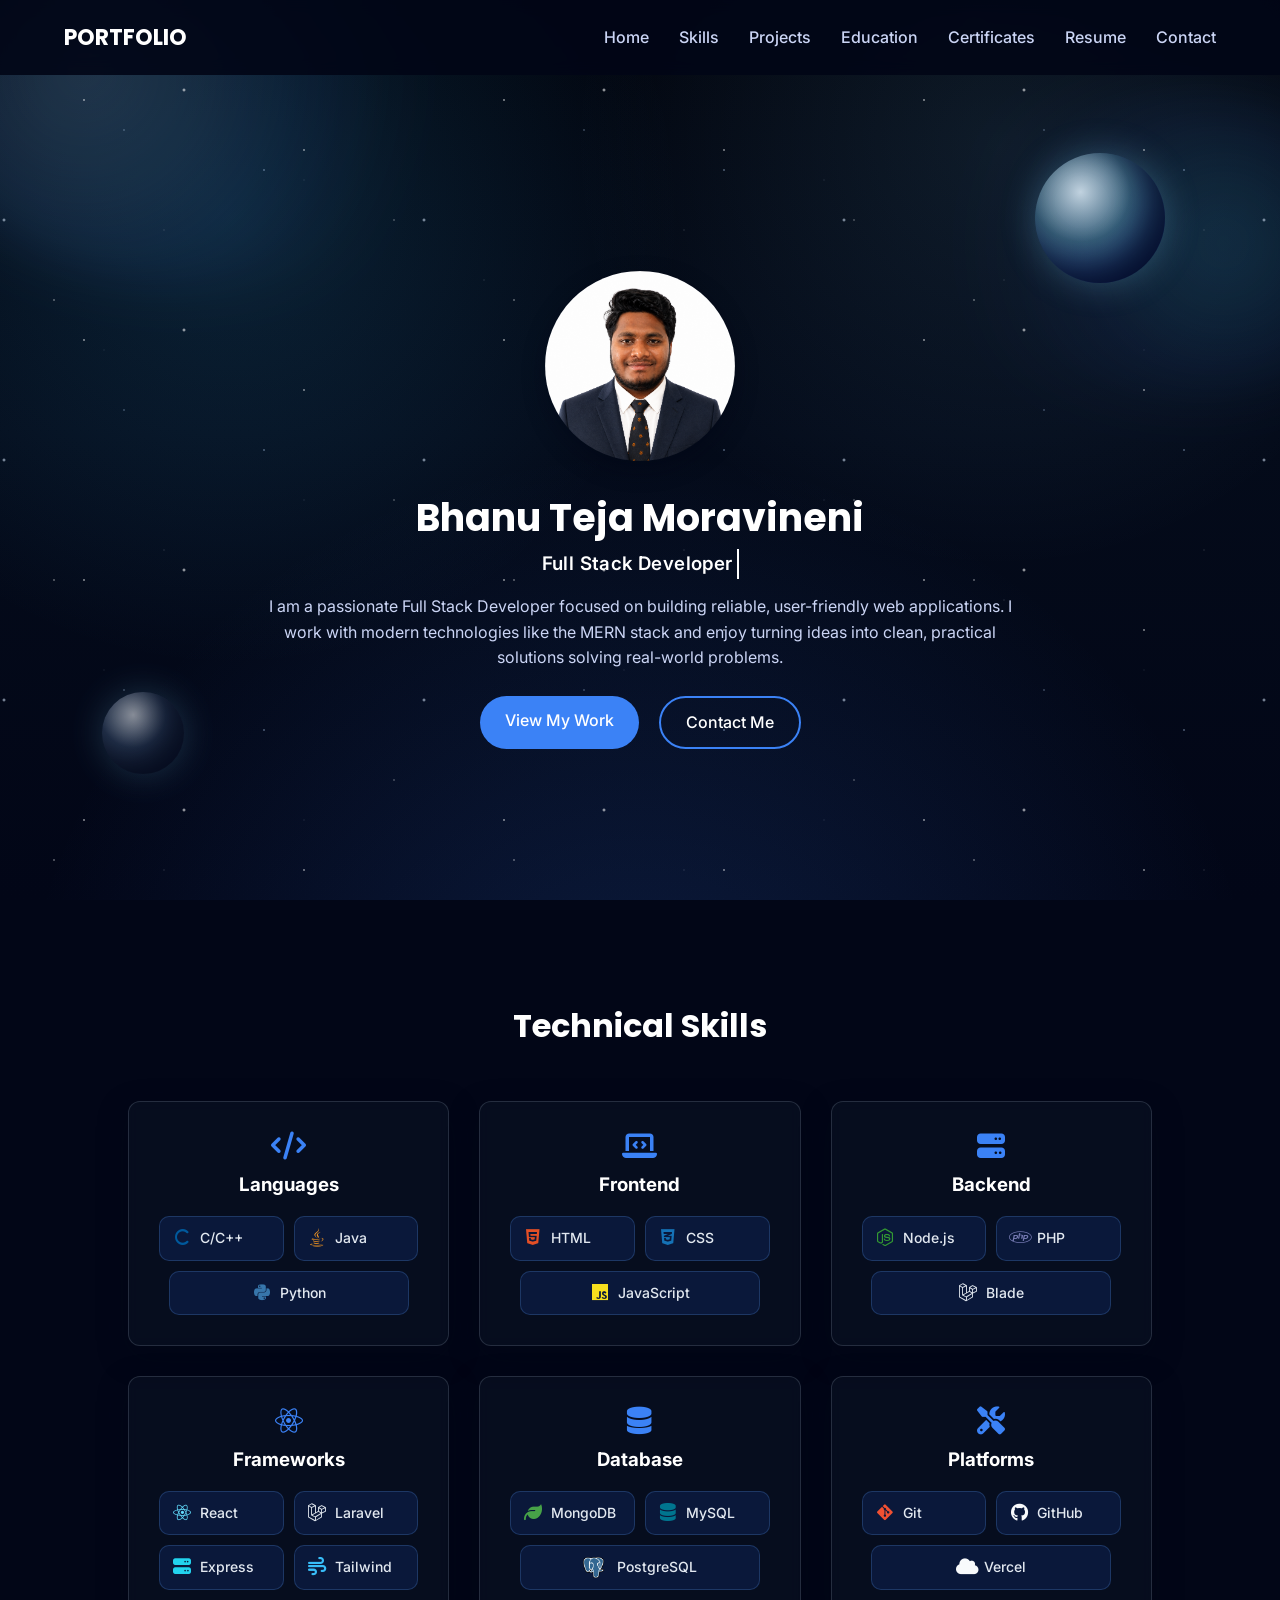
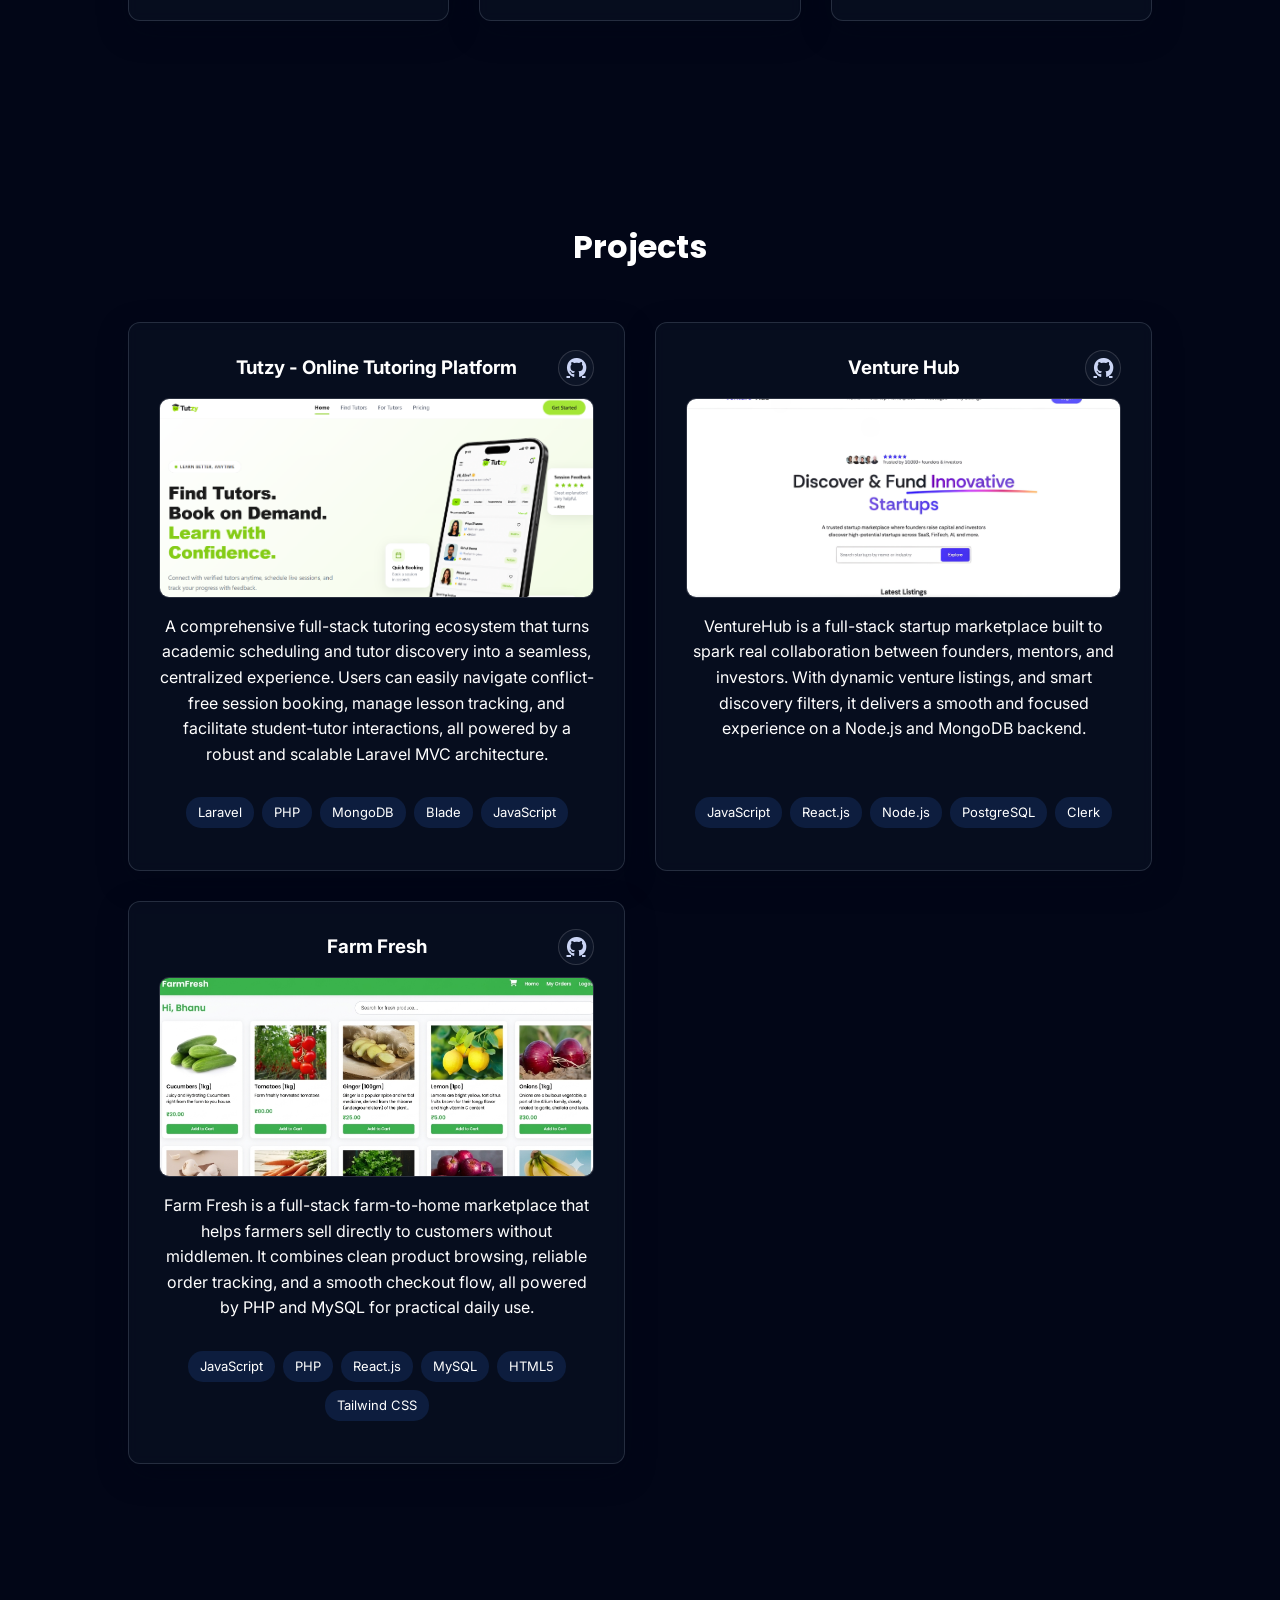
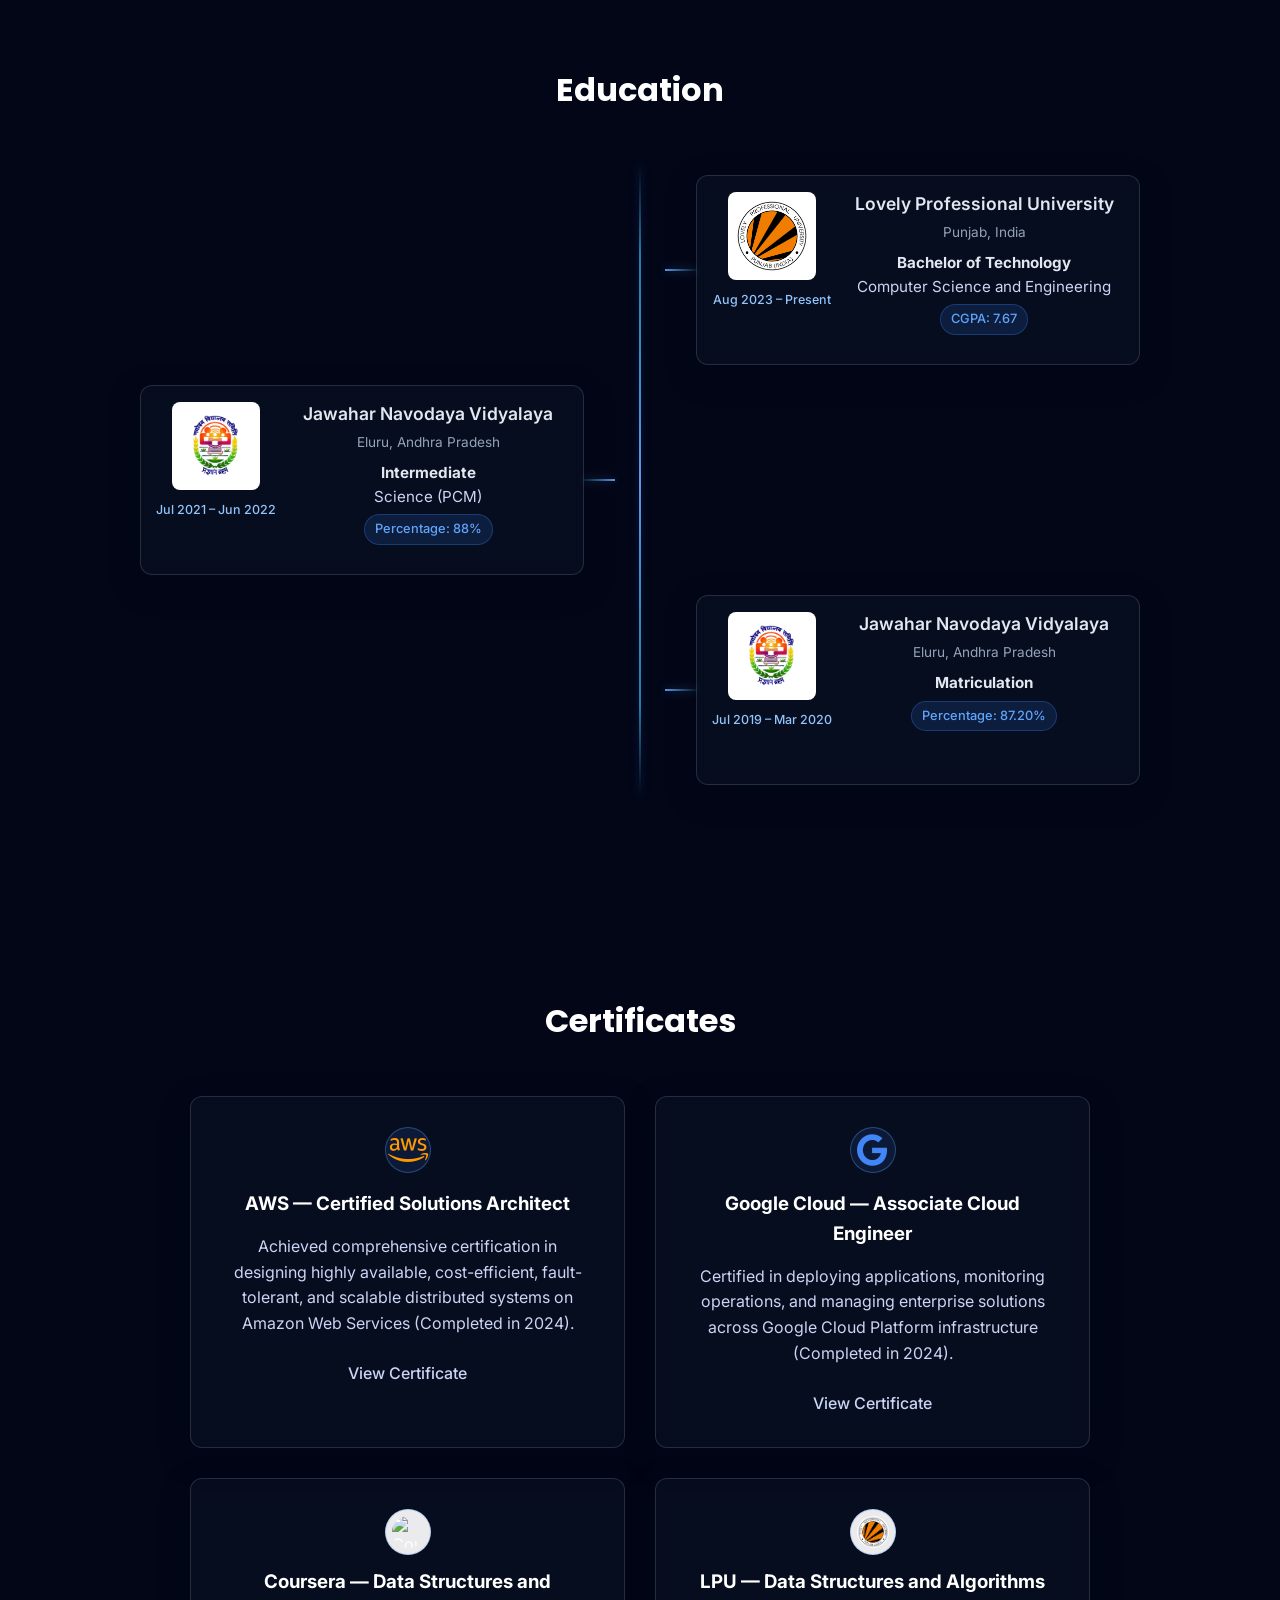
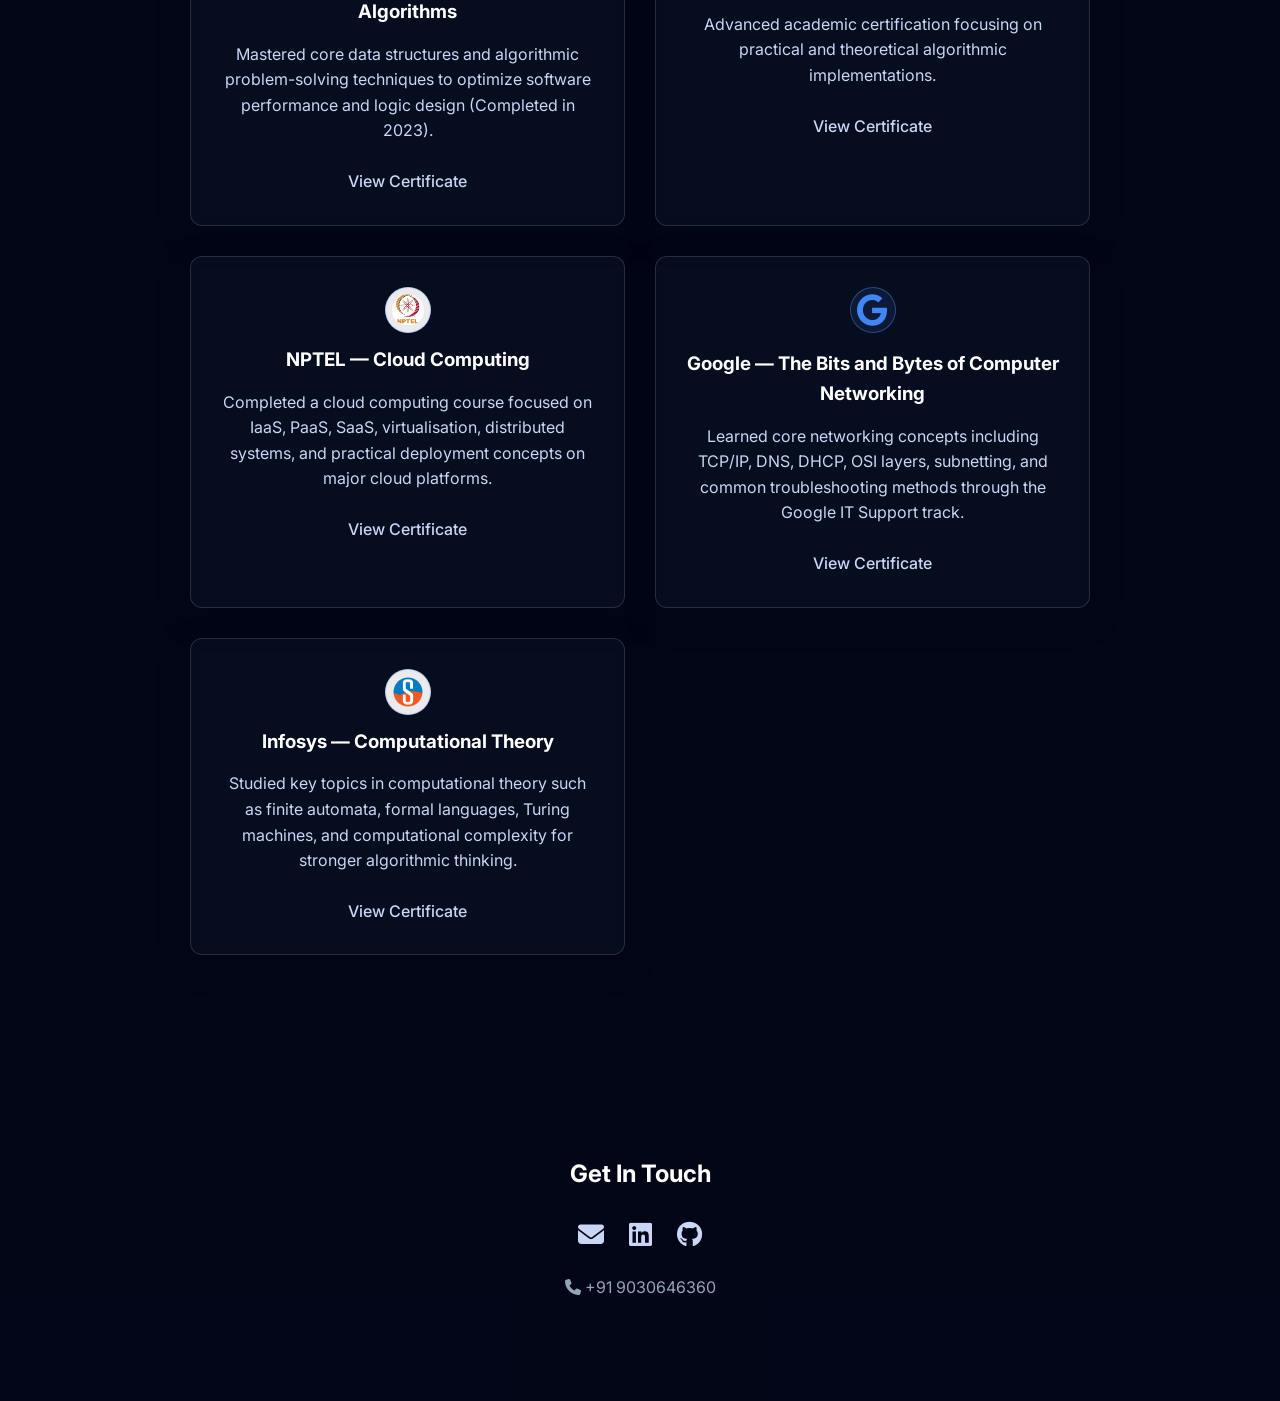
==== commit 0970cb61: "Update index.html" ====
--- a/Portfolio/index.html
+++ b/Portfolio/index.html
@@ -1,412 +1,341 @@
 <!DOCTYPE html>
 <html lang="en">
-
 <head>
-
-<meta charset="UTF-8">
-<meta name="viewport" content="width=device-width, initial-scale=1.0">
-
-<title>Bhanu Teja Moravineni | Full Stack Developer</title>
-
-<link rel="preconnect" href="https://fonts.googleapis.com">
-<link rel="preconnect" href="https://fonts.gstatic.com" crossorigin>
-
-<link href="https://fonts.googleapis.com/css2?family=Inter:wght@300;400;500;600&family=Poppins:wght@600;700&display=swap" rel="stylesheet">
-
-<link rel="stylesheet" href="https://cdnjs.cloudflare.com/ajax/libs/font-awesome/6.4.0/css/all.min.css">
-
-<link rel="stylesheet" href="components.css">
-
+  <meta charset="UTF-8">
+  <meta name="viewport" content="width=device-width, initial-scale=1.0">
+  <title>Bhanu Teja Moravineni | Full Stack Developer</title>
+  
+  <link rel="preconnect" href="https://fonts.googleapis.com">
+  <link rel="preconnect" href="https://fonts.gstatic.com" crossorigin>
+  <link href="https://fonts.googleapis.com/css2?family=Inter:wght@300;400;500;600&family=Poppins:wght@600;700&display=swap" rel="stylesheet">
+  <link rel="stylesheet" href="https://cdnjs.cloudflare.com/ajax/libs/font-awesome/6.4.0/css/all.min.css">
+  <link rel="stylesheet" href="components.css">
 </head>
 
-
 <body>
-
-<div class="night-sky" aria-hidden="true">
-<span class="nebula nebula-1"></span>
-<span class="nebula nebula-2"></span>
-<span class="planet planet-1"></span>
-<span class="planet planet-2"></span>
-<span class="stars-layer stars-layer-1"></span>
-<span class="stars-layer stars-layer-2"></span>
-<span class="stars-layer stars-layer-3"></span>
-<span class="shooting-star shooting-star-1"></span>
-<span class="shooting-star shooting-star-2"></span>
-<span class="shooting-star shooting-star-3"></span>
-<span class="asteroid asteroid-1"></span>
-<span class="asteroid asteroid-2"></span>
-<span class="asteroid asteroid-3"></span>
-<span class="asteroid asteroid-4"></span>
-<span class="ufo"></span>
-</div>
-
-
-<!-- NAVBAR -->
-
-<nav id="navbar" class="navbar">
-
-<div class="container nav-container">
-
-<div class="nav-logo">PORTFOLIO</div>
-
-<button class="nav-toggle" id="nav-toggle" aria-label="Toggle navigation menu" aria-expanded="false" aria-controls="nav-links">
-<span></span>
-<span></span>
-<span></span>
-</button>
-
-<div class="nav-links" id="nav-links">
-
-<a href="#home" class="nav-link">Home</a>
-<a href="#skills" class="nav-link">Skills</a>
-<a href="#projects" class="nav-link">Projects</a>
-<a href="#education" class="nav-link">Education</a>
-<a href="#certificates" class="nav-link">Certificates</a>
-<a href="https://drive.google.com/file/d/1s12ZquQuRoVSWdZvbfibtn8JtzAcTgzQ/view" class="nav-link">Resume</a>
-<a href="#contact" class="nav-link">Contact</a>
-
-</div>
-
-</div>
-
-</nav>
-
-
-
-<!-- HOME -->
-
-<section id="home" class="hero-section">
-
-<div class="hero-content">
-
-<div class="profile-container">
-<img src="images/Profile.png" class="profile-pic">
-</div>
-
-<h1>Bhanu Teja Moravineni</h1>
-
-<h3 class="subtitle" id="typing-text"></h3>
-
-<p>
-I am a passionate Full Stack Developer focused on building reliable, user-friendly web applications. I work with modern technologies like the MERN stack and enjoy turning ideas into clean, practical solutions solving real-world problems.
-</p>
-
-<div class="cta-group">
-
-<a href="#projects" class="btn btn-primary">View My Work</a>
-
-<a href="#contact" class="btn btn-outline">Contact Me</a>
-
-</div>
-
-</div>
-
-</section>
-
-
-
-<!-- SKILLS -->
-
-<section id="skills" class="section">
-  <h2 class="section-title">Technical Skills</h2>
-
-  <div class="skills-grid">
-
-    <div class="glass-card skill-card">
-      <i class="fas fa-code skill-icon" aria-hidden="true"></i>
-      <h3>Languages</h3>
-      <div class="skill-list">
-        <div class="skill-name"><i class="fa-solid fa-c" aria-hidden="true"></i> C/C++</div>
-        <div class="skill-name"><i class="fa-brands fa-java" aria-hidden="true"></i> Java</div>
-        <div class="skill-name"><i class="fa-brands fa-python" aria-hidden="true"></i> Python</div>
-      </div>
-    </div>
-
-    <div class="glass-card skill-card">
-      <i class="fas fa-laptop-code skill-icon" aria-hidden="true"></i>
-      <h3>Frontend</h3>
-      <div class="skill-list">
-        <div class="skill-name"><i class="fa-brands fa-html5" aria-hidden="true"></i> HTML</div>
-        <div class="skill-name"><i class="fa-brands fa-css3-alt" aria-hidden="true"></i> CSS</div>
-        <div class="skill-name"><i class="fa-brands fa-js" aria-hidden="true"></i> JavaScript</div>
-      </div>
-    </div>
-
-    <div class="glass-card skill-card">
-      <i class="fas fa-server skill-icon" aria-hidden="true"></i>
-      <h3>Backend</h3>
-      <div class="skill-list">
-        <div class="skill-name"><i class="fa-brands fa-node-js" aria-hidden="true"></i> Node.js</div>
-        <div class="skill-name"><i class="fa-brands fa-php" aria-hidden="true"></i> PHP</div>
-        <div class="skill-name"><i class="fa-brands fa-laravel" aria-hidden="true"></i> Blade</div>
-      </div>
-    </div>
-
-    <div class="glass-card skill-card">
-      <i class="fab fa-react skill-icon" aria-hidden="true"></i>
-      <h3>Frameworks</h3>
-      <div class="skill-list">
-        <div class="skill-name"><i class="fa-brands fa-react" aria-hidden="true"></i> React</div>
-        <div class="skill-name"><i class="fa-brands fa-laravel" aria-hidden="true"></i> Laravel</div>
-        <div class="skill-name"><i class="fa-solid fa-server" aria-hidden="true"></i> Express</div>
-        <div class="skill-name"><i class="fa-solid fa-wind" aria-hidden="true"></i> Tailwind</div>
-      </div>
-    </div>
-
-    <div class="glass-card skill-card">
-      <i class="fas fa-database skill-icon" aria-hidden="true"></i>
-      <h3>Database</h3>
-      <div class="skill-list">
-        <div class="skill-name"><i class="fa-solid fa-leaf" aria-hidden="true"></i> MongoDB</div>
-        <div class="skill-name"><i class="fa-solid fa-database" aria-hidden="true"></i> MySQL</div>
-        <div class="skill-name"><img src="images/PostgreSQL.png"  alt="" aria-hidden="true" style="width: 1.5em; height: 1.5em; vertical-align: text-bottom; margin-right: 0.3em;" /> PostgreSQL</div>
-      </div>
-    </div>
-
-    <div class="glass-card skill-card">
-      <i class="fas fa-tools skill-icon" aria-hidden="true"></i>
-      <h3>Platforms</h3>
-      <div class="skill-list">
-        <div class="skill-name"><i class="fa-brands fa-git-alt" aria-hidden="true"></i> Git</div>
-        <div class="skill-name"><i class="fa-brands fa-github" aria-hidden="true"></i> GitHub</div>
-        <div class="skill-name"><i class="fa-solid fa-cloud" aria-hidden="true"></i> Vercel</div>
-      </div>
-    </div>
-
+  <div class="night-sky" aria-hidden="true">
+    <span class="nebula nebula-1"></span>
+    <span class="nebula nebula-2"></span>
+    <span class="planet planet-1"></span>
+    <span class="planet planet-2"></span>
+    <span class="stars-layer stars-layer-1"></span>
+    <span class="stars-layer stars-layer-2"></span>
+    <span class="stars-layer stars-layer-3"></span>
+    <span class="shooting-star shooting-star-1"></span>
+    <span class="shooting-star shooting-star-2"></span>
+    <span class="shooting-star shooting-star-3"></span>
+    <span class="asteroid asteroid-1"></span>
+    <span class="asteroid asteroid-2"></span>
+    <span class="asteroid asteroid-3"></span>
+    <span class="asteroid asteroid-4"></span>
+    <span class="ufo"></span>
   </div>
-</section>
-
-<!-- PROJECTS -->
-
-<section id="projects" class="section">
-
-<h2 class="section-title">Projects</h2>
-
-<div class="projects-grid">
-
-<div class="glass-card project-card">
-
-<div class="project-heading-row">
-<h3>Tutzy - Online Tutoring Platform</h3>
-<a href="https://github.com/bhanuteja7781/Tutzy" target="_blank" rel="noopener noreferrer" class="project-github" aria-label="Open Tutzy GitHub repository">
-<i class="fab fa-github"></i>
-</a>
-</div>
-
-<img src="images/Tutzy.png" alt="Tutzy" class="project-image">
-
-<p>
-A comprehensive full-stack tutoring ecosystem that turns academic scheduling and tutor discovery into a seamless, centralized experience. Users can easily navigate conflict-free session booking, manage lesson tracking, and facilitate student-tutor interactions, all powered by a robust and scalable Laravel MVC architecture.
-</p>
-
-<div class="project-specs">
-
-<span class="spec-tag">Laravel</span>
-<span class="spec-tag">PHP</span>
-<span class="spec-tag">MongoDB</span>
-<span class="spec-tag">Blade</span>
-<span class="spec-tag">JavaScript</span>
-
-</div>
-
-</div>
-
-<div class="glass-card project-card">
-
-<div class="project-heading-row">
-<h3>Venture Hub</h3>
-<a href="https://github.com/bhanuteja7781/Market_Place_for_StartUps" target="_blank" rel="noopener noreferrer" class="project-github" aria-label="Open VentureHub GitHub repository">
-<i class="fab fa-github"></i>
-</a>
-</div>
-
-<img src="images/Venture_Hub.png" alt="VentureHub" class="project-image">
-
-<p>
-VentureHub is a full-stack startup marketplace built to spark real collaboration between founders, mentors, and investors. With dynamic venture listings, and smart discovery filters, it delivers a smooth and focused experience on a Node.js and MongoDB backend.
-</p>
-
-<div class="project-specs">
-
-<span class="spec-tag">JavaScript</span>
-<span class="spec-tag">React.js</span>
-<span class="spec-tag">Node.js</span>
-<span class="spec-tag">PostgreSQL</span>
-<span class="spec-tag">Clerk</span>
-
-</div>
-
-</div>
-
-<div class="glass-card project-card center-project">
-
-<div class="project-heading-row">
-<h3>Farm Fresh</h3>
-<a href="https://github.com/bhanuteja7781/Farm_Fresh" target="_blank" rel="noopener noreferrer" class="project-github" aria-label="Open Farm Fresh GitHub repository">
-<i class="fab fa-github"></i>
-</a>
-</div>
-
-<img src="images/FarmFresh.png" alt="Farm Fresh" class="project-image">
-
-<p>
-Farm Fresh is a full-stack farm-to-home marketplace that helps farmers sell directly to customers without middlemen. It combines clean product browsing, reliable order tracking, and a smooth checkout flow, all powered by PHP and MySQL for practical daily use.
-</p>
-
-<div class="project-specs">
-
-<span class="spec-tag">JavaScript</span>
-<span class="spec-tag">PHP</span>
-<span class="spec-tag">React.js</span>
-<span class="spec-tag">MySQL</span>
-<span class="spec-tag">HTML5</span>
-<span class="spec-tag">Tailwind CSS</span>
-
-</div>
-
-</div>
-
-</div>
-
-</section>
-
-
-
-<!-- EDUCATION -->
-
-<section id="education" class="section">
-
-<h2 class="section-title">Education</h2>
-
-<div class="education-list">
-
-  <div class="glass-card education-card">
-    <div class="education-header">
-      <div class="edu-left">
-        <div class="edu-badge">
-          <img src="images/lpu-logo.png" alt="LPU Logo" class="edu-logo">
-          <span class="edu-date">Aug 2023 – Present</span>
-        </div>
-        <div class="edu-info">
-          <h3 class="edu-institution">Lovely Professional University</h3>
-          <span class="edu-location">Punjab, India</span>
-          <p class="edu-degree"><span class="edu-degree-title">Bachelor of Technology</span><br><span class="edu-course">Computer Science and Engineering</span></p>
-          <span class="edu-score">CGPA: 7.67</span>
-        </div>
-      </div>
-    </div>
-  </div>
-
-  <div class="glass-card education-card">
-    <div class="education-header">
-      <div class="edu-left">
-        <div class="edu-badge">
-          <img src="images/jnv-logo.png" alt="JNV Logo" class="edu-logo">
-          <span class="edu-date">Jul 2021 – Jun 2022</span>
-        </div>
-        <div class="edu-info">
-          <h3 class="edu-institution">Jawahar Navodaya Vidyalaya</h3>
-          <span class="edu-location">Eluru, Andhra Pradesh</span>
-          <p class="edu-degree"><span class="edu-degree-title">Intermediate</span><br><span class="edu-course">Science (PCM)</span></p>
-          <span class="edu-score">Percentage: 88%</span>
-        </div>
-      </div>
-    </div>
-  </div>
-
-  <div class="glass-card education-card">
-    <div class="education-header">
-      <div class="edu-left">
-        <div class="edu-badge">
-          <img src="images/jnv-logo.png" alt="JNV Logo" class="edu-logo">
-          <span class="edu-date">Jul 2019 – Mar 2020</span>
-        </div>
-        <div class="edu-info">
-          <h3 class="edu-institution">Jawahar Navodaya Vidyalaya</h3>
-          <span class="edu-location">Eluru, Andhra Pradesh</span>
-          <p class="edu-degree"><span class="edu-degree-title">Matriculation</span></p>
-          <span class="edu-score">Percentage: 87.20%</span>
-        </div>
-      </div>
-    </div>
-  </div>
-
-</div>
-
-</section>
-
-
-
-<!-- CERTIFICATES -->
-
-<section id="certificates" class="section">
-
-<h2 class="section-title">Certificates</h2>
-
-<div class="cert-grid">
-
-<div class="glass-card cert-card">
-
-<img src="images/nptel-logo.png" alt="NPTEL logo" class="cert-platform-logo-img">
-<h3>NPTEL — Cloud Computing</h3>
-<p>Completed a cloud computing course focused on IaaS, PaaS, SaaS, virtualisation, distributed systems, and practical deployment concepts on major cloud platforms.</p>
-<a href="https://drive.google.com/file/d/1uo3bVZbgIr4nMe-gCIJnF2LXkFepABX0/view?usp=drive_link" target="_blank" class="cert-link">View Certificate</a>
-
-</div>
-
-
-<div class="glass-card cert-card">
-
-<i class="fab fa-google cert-platform-logo" aria-hidden="true"></i>
-<h3>Google — The Bits and Bytes of Computer Networking</h3>
-<p>Learned core networking concepts including TCP/IP, DNS, DHCP, OSI layers, subnetting, and common troubleshooting methods through the Google IT Support track.</p>
-<a href="https://drive.google.com/file/d/19JE-mO48qIJB8_cQIQsHRo379aOY4u_Y/view?usp=drive_link" target="_blank" class="cert-link">View Certificate</a>
-
-</div>
-
-
-<div class="glass-card cert-card center-cert">
-
-<img src="images/infosys-logo.png" alt="Infosys Springboard logo" class="cert-platform-logo-img">
-<h3>Infosys — Computational Theory</h3>
-<p>Studied key topics in computational theory such as finite automata, formal languages, Turing machines, and computational complexity for stronger algorithmic thinking.</p>
-<a href="https://drive.google.com/file/d/1XiAxhj7ICKf-odAtpRsuzpkiPC9IMGOF/view?usp=drive_link" target="_blank" class="cert-link">View Certificate</a>
-
-</div>
-
-</div>
-
-</section>
-
-<!-- CONTACT -->
-
-<section id="contact" class="contact-footer">
-
-<h2>Get In Touch</h2>
-
-<div class="social-links">
-
-<a href="https://mail.google.com/mail/?view=cm&to=bhanutejam970@gmail.com&su=Opportunity%20%7C%20Let%27s%20Connect&body=Hi%20Bhanu%2C%0A%0AI%20came%20across%20your%20portfolio%20and%20would%20love%20to%20connect%20with%20you.%0A%0ARegards%2C" class="social-icon" target="_blank" rel="noopener noreferrer">
-<i class="fas fa-envelope"></i>
-</a>
-
-<a href="https://www.linkedin.com/in/bhanuteja7781" class="social-icon">
-<i class="fab fa-linkedin"></i>
-</a>
-
-<a href="https://github.com/Bhanuteja7781" class="social-icon">
-<i class="fab fa-github"></i>
-</a>
-
-</div>
-
-<p class="phone">
-<i class="fas fa-phone"></i> +91 9030646360
-</p>
-
-</section>
-
-<script src="main.js"></script>
-
+
+  <nav id="navbar" class="navbar">
+    <div class="container nav-container">
+      <div class="nav-logo">PORTFOLIO</div>
+      <button class="nav-toggle" id="nav-toggle" aria-label="Toggle navigation menu" aria-expanded="false" aria-controls="nav-links">
+        <span></span>
+        <span></span>
+        <span></span>
+      </button>
+      <div class="nav-links" id="nav-links">
+        <a href="#home" class="nav-link">Home</a>
+        <a href="#skills" class="nav-link">Skills</a>
+        <a href="#projects" class="nav-link">Projects</a>
+        <a href="#education" class="nav-link">Education</a>
+        <a href="#certificates" class="nav-link">Certificates</a>
+        <a href="https://drive.google.com/file/d/1s12ZquQuRoVSWdZvbfibtn8JtzAcTgzQ/view" class="nav-link">Resume</a>
+        <a href="#contact" class="nav-link">Contact</a>
+      </div>
+    </div>
+  </nav>
+
+  <section id="home" class="hero-section">
+    <div class="hero-content">
+      <div class="profile-container">
+        <img src="images/Profile.png" class="profile-pic" alt="Bhanu Teja Moravineni">
+      </div>
+      <h1>Bhanu Teja Moravineni</h1>
+      <h3 class="subtitle" id="typing-text"></h3>
+      <p>
+        I am a passionate Full Stack Developer focused on building reliable, user-friendly web applications. I work with modern technologies like the MERN stack and enjoy turning ideas into clean, practical solutions solving real-world problems.
+      </p>
+      <div class="cta-group">
+        <a href="#projects" class="btn btn-primary">View My Work</a>
+        <a href="#contact" class="btn btn-outline">Contact Me</a>
+      </div>
+    </div>
+  </section>
+
+  <section id="skills" class="section">
+    <h2 class="section-title">Technical Skills</h2>
+    <div class="skills-grid">
+      
+      <div class="glass-card skill-card">
+        <i class="fas fa-code skill-icon" aria-hidden="true"></i>
+        <h3>Languages</h3>
+        <div class="skill-list">
+          <div class="skill-name"><i class="fa-solid fa-c" aria-hidden="true"></i> C/C++</div>
+          <div class="skill-name"><i class="fa-brands fa-java" aria-hidden="true"></i> Java</div>
+          <div class="skill-name"><i class="fa-brands fa-python" aria-hidden="true"></i> Python</div>
+        </div>
+      </div>
+
+      <div class="glass-card skill-card">
+        <i class="fas fa-laptop-code skill-icon" aria-hidden="true"></i>
+        <h3>Frontend</h3>
+        <div class="skill-list">
+          <div class="skill-name"><i class="fa-brands fa-html5" aria-hidden="true"></i> HTML</div>
+          <div class="skill-name"><i class="fa-brands fa-css3-alt" aria-hidden="true"></i> CSS</div>
+          <div class="skill-name"><i class="fa-brands fa-js" aria-hidden="true"></i> JavaScript</div>
+        </div>
+      </div>
+
+      <div class="glass-card skill-card">
+        <i class="fas fa-server skill-icon" aria-hidden="true"></i>
+        <h3>Backend</h3>
+        <div class="skill-list">
+          <div class="skill-name"><i class="fa-brands fa-node-js" aria-hidden="true"></i> Node.js</div>
+          <div class="skill-name"><i class="fa-brands fa-php" aria-hidden="true"></i> PHP</div>
+          <div class="skill-name"><i class="fa-brands fa-laravel" aria-hidden="true"></i> Blade</div>
+        </div>
+      </div>
+
+      <div class="glass-card skill-card">
+        <i class="fab fa-react skill-icon" aria-hidden="true"></i>
+        <h3>Frameworks</h3>
+        <div class="skill-list">
+          <div class="skill-name"><i class="fa-brands fa-react" aria-hidden="true"></i> React</div>
+          <div class="skill-name"><i class="fa-brands fa-laravel" aria-hidden="true"></i> Laravel</div>
+          <div class="skill-name"><i class="fa-solid fa-server" aria-hidden="true"></i> Express</div>
+          <div class="skill-name"><i class="fa-solid fa-wind" aria-hidden="true"></i> Tailwind</div>
+        </div>
+      </div>
+
+      <div class="glass-card skill-card">
+        <i class="fas fa-database skill-icon" aria-hidden="true"></i>
+        <h3>Database</h3>
+        <div class="skill-list">
+          <div class="skill-name"><i class="fa-solid fa-leaf" aria-hidden="true"></i> MongoDB</div>
+          <div class="skill-name"><i class="fa-solid fa-database" aria-hidden="true"></i> MySQL</div>
+          <div class="skill-name"><img src="images/PostgreSQL.png" alt="" aria-hidden="true" style="width: 1.5em; height: 1.5em; vertical-align: text-bottom; margin-right: 0.3em;" /> PostgreSQL</div>
+        </div>
+      </div>
+
+      <div class="glass-card skill-card">
+        <i class="fas fa-tools skill-icon" aria-hidden="true"></i>
+        <h3>Platforms</h3>
+        <div class="skill-list">
+          <div class="skill-name"><i class="fa-brands fa-git-alt" aria-hidden="true"></i> Git</div>
+          <div class="skill-name"><i class="fa-brands fa-github" aria-hidden="true"></i> GitHub</div>
+          <div class="skill-name"><i class="fa-solid fa-cloud" aria-hidden="true"></i> Vercel</div>
+        </div>
+      </div>
+
+    </div>
+  </section>
+
+  <section id="projects" class="section">
+    <h2 class="section-title">Projects</h2>
+    <div class="projects-grid">
+
+      <div class="glass-card project-card">
+        <div class="project-heading-row">
+          <h3>Tutzy - Online Tutoring Platform</h3>
+          <a href="https://github.com/bhanuteja7781/Tutzy" target="_blank" rel="noopener noreferrer" class="project-github" aria-label="Open Tutzy GitHub repository">
+            <i class="fab fa-github"></i>
+          </a>
+        </div>
+        <img src="images/Tutzy.png" alt="Tutzy" class="project-image">
+        <p>
+          A comprehensive full-stack tutoring ecosystem that turns academic scheduling and tutor discovery into a seamless, centralized experience. Users can easily navigate conflict-free session booking, manage lesson tracking, and facilitate student-tutor interactions, all powered by a robust and scalable Laravel MVC architecture.
+        </p>
+        <div class="project-specs">
+          <span class="spec-tag">Laravel</span>
+          <span class="spec-tag">PHP</span>
+          <span class="spec-tag">MongoDB</span>
+          <span class="spec-tag">Blade</span>
+          <span class="spec-tag">JavaScript</span>
+        </div>
+      </div>
+
+      <div class="glass-card project-card">
+        <div class="project-heading-row">
+          <h3>Venture Hub</h3>
+          <a href="https://github.com/bhanuteja7781/Market_Place_for_StartUps" target="_blank" rel="noopener noreferrer" class="project-github" aria-label="Open VentureHub GitHub repository">
+            <i class="fab fa-github"></i>
+          </a>
+        </div>
+        <img src="images/Venture_Hub.png" alt="VentureHub" class="project-image">
+        <p>
+          VentureHub is a full-stack startup marketplace built to spark real collaboration between founders, mentors, and investors. With dynamic venture listings, and smart discovery filters, it delivers a smooth and focused experience on a Node.js and MongoDB backend.
+        </p>
+        <div class="project-specs">
+          <span class="spec-tag">JavaScript</span>
+          <span class="spec-tag">React.js</span>
+          <span class="spec-tag">Node.js</span>
+          <span class="spec-tag">PostgreSQL</span>
+          <span class="spec-tag">Clerk</span>
+        </div>
+      </div>
+
+      <div class="glass-card project-card">
+        <div class="project-heading-row">
+          <h3>Farm Fresh</h3>
+          <a href="https://github.com/bhanuteja7781/Farm_Fresh" target="_blank" rel="noopener noreferrer" class="project-github" aria-label="Open Farm Fresh GitHub repository">
+            <i class="fab fa-github"></i>
+          </a>
+        </div>
+        <img src="images/FarmFresh.png" alt="Farm Fresh" class="project-image">
+        <p>
+          Farm Fresh is a full-stack farm-to-home marketplace that helps farmers sell directly to customers without middlemen. It combines clean product browsing, reliable order tracking, and a smooth checkout flow, all powered by PHP and MySQL for practical daily use.
+        </p>
+        <div class="project-specs">
+          <span class="spec-tag">JavaScript</span>
+          <span class="spec-tag">PHP</span>
+          <span class="spec-tag">React.js</span>
+          <span class="spec-tag">MySQL</span>
+          <span class="spec-tag">HTML5</span>
+          <span class="spec-tag">Tailwind CSS</span>
+        </div>
+      </div>
+
+    </div>
+  </section>
+
+  <section id="education" class="section">
+    <h2 class="section-title">Education</h2>
+    <div class="education-list">
+
+      <div class="glass-card education-card">
+        <div class="education-header">
+          <div class="edu-left">
+            <div class="edu-badge">
+              <img src="images/lpu-logo.png" alt="LPU Logo" class="edu-logo">
+              <span class="edu-date">Aug 2023 – Present</span>
+            </div>
+            <div class="edu-info">
+              <h3 class="edu-institution">Lovely Professional University</h3>
+              <span class="edu-location">Punjab, India</span>
+              <p class="edu-degree"><span class="edu-degree-title">Bachelor of Technology</span><br><span class="edu-course">Computer Science and Engineering</span></p>
+              <span class="edu-score">CGPA: 7.67</span>
+            </div>
+          </div>
+        </div>
+      </div>
+
+      <div class="glass-card education-card">
+        <div class="education-header">
+          <div class="edu-left">
+            <div class="edu-badge">
+              <img src="images/jnv-logo.png" alt="JNV Logo" class="edu-logo">
+              <span class="edu-date">Jul 2021 – Jun 2022</span>
+            </div>
+            <div class="edu-info">
+              <h3 class="edu-institution">Jawahar Navodaya Vidyalaya</h3>
+              <span class="edu-location">Eluru, Andhra Pradesh</span>
+              <p class="edu-degree"><span class="edu-degree-title">Intermediate</span><br><span class="edu-course">Science (PCM)</span></p>
+              <span class="edu-score">Percentage: 88%</span>
+            </div>
+          </div>
+        </div>
+      </div>
+
+      <div class="glass-card education-card">
+        <div class="education-header">
+          <div class="edu-left">
+            <div class="edu-badge">
+              <img src="images/jnv-logo.png" alt="JNV Logo" class="edu-logo">
+              <span class="edu-date">Jul 2019 – Mar 2020</span>
+            </div>
+            <div class="edu-info">
+              <h3 class="edu-institution">Jawahar Navodaya Vidyalaya</h3>
+              <span class="edu-location">Eluru, Andhra Pradesh</span>
+              <p class="edu-degree"><span class="edu-degree-title">Matriculation</span></p>
+              <span class="edu-score">Percentage: 87.20%</span>
+            </div>
+          </div>
+        </div>
+      </div>
+
+    </div>
+  </section>
+
+  <section id="certificates" class="section">
+    <h2 class="section-title">Certificates</h2>
+    <div class="cert-grid">
+
+      <div class="glass-card cert-card">
+        <i class="fab fa-aws cert-platform-logo" aria-hidden="true" style="font-size: 2em; margin-bottom: 0.5em; color: #FF9900;"></i>
+        <h3>AWS — Certified Solutions Architect</h3>
+        <p>Achieved comprehensive certification in designing highly available, cost-efficient, fault-tolerant, and scalable distributed systems on Amazon Web Services (Completed in 2024).</p>
+        <a href="#" target="_blank" class="cert-link">View Certificate</a>
+      </div>
+
+      <div class="glass-card cert-card">
+        <i class="fab fa-google cert-platform-logo" aria-hidden="true" style="font-size: 2em; margin-bottom: 0.5em; color: #4285F4;"></i>
+        <h3>Google Cloud — Associate Cloud Engineer</h3>
+        <p>Certified in deploying applications, monitoring operations, and managing enterprise solutions across Google Cloud Platform infrastructure (Completed in 2024).</p>
+        <a href="#" target="_blank" class="cert-link">View Certificate</a>
+      </div>
+
+      <div class="glass-card cert-card">
+        <img src="images/coursera-logo.png" alt="Coursera logo" class="cert-platform-logo-img">
+        <h3>Coursera — Data Structures and Algorithms</h3>
+        <p>Mastered core data structures and algorithmic problem-solving techniques to optimize software performance and logic design (Completed in 2023).</p>
+        <a href="#" target="_blank" class="cert-link">View Certificate</a>
+      </div>
+
+      <div class="glass-card cert-card">
+        <img src="images/lpu-logo.png" alt="LPU logo" class="cert-platform-logo-img">
+        <h3>LPU — Data Structures and Algorithms</h3>
+        <p>Advanced academic certification focusing on practical and theoretical algorithmic implementations.</p>
+        <a href="#" target="_blank" class="cert-link">View Certificate</a>
+      </div>
+
+      <div class="glass-card cert-card">
+        <img src="images/nptel-logo.png" alt="NPTEL logo" class="cert-platform-logo-img">
+        <h3>NPTEL — Cloud Computing</h3>
+        <p>Completed a cloud computing course focused on IaaS, PaaS, SaaS, virtualisation, distributed systems, and practical deployment concepts on major cloud platforms.</p>
+        <a href="https://drive.google.com/file/d/1uo3bVZbgIr4nMe-gCIJnF2LXkFepABX0/view?usp=drive_link" target="_blank" class="cert-link">View Certificate</a>
+      </div>
+
+      <div class="glass-card cert-card">
+        <i class="fab fa-google cert-platform-logo" aria-hidden="true" style="font-size: 2em; margin-bottom: 0.5em; color: #4285F4;"></i>
+        <h3>Google — The Bits and Bytes of Computer Networking</h3>
+        <p>Learned core networking concepts including TCP/IP, DNS, DHCP, OSI layers, subnetting, and common troubleshooting methods through the Google IT Support track.</p>
+        <a href="https://drive.google.com/file/d/19JE-mO48qIJB8_cQIQsHRo379aOY4u_Y/view?usp=drive_link" target="_blank" class="cert-link">View Certificate</a>
+      </div>
+
+      <div class="glass-card cert-card">
+        <img src="images/infosys-logo.png" alt="Infosys Springboard logo" class="cert-platform-logo-img">
+        <h3>Infosys — Computational Theory</h3>
+        <p>Studied key topics in computational theory such as finite automata, formal languages, Turing machines, and computational complexity for stronger algorithmic thinking.</p>
+        <a href="https://drive.google.com/file/d/1XiAxhj7ICKf-odAtpRsuzpkiPC9IMGOF/view?usp=drive_link" target="_blank" class="cert-link">View Certificate</a>
+      </div>
+
+    </div>
+  </section>
+
+  <section id="contact" class="contact-footer">
+    <h2>Get In Touch</h2>
+    <div class="social-links">
+      <a href="https://mail.google.com/mail/?view=cm&to=bhanutejam970@gmail.com&su=Opportunity%20%7C%20Let%27s%20Connect&body=Hi%20Bhanu%2C%0A%0AI%20came%20across%20your%20portfolio%20and%20would%20love%20to%20connect%20with%20you.%0A%0ARegards%2C" class="social-icon" target="_blank" rel="noopener noreferrer">
+        <i class="fas fa-envelope"></i>
+      </a>
+      <a href="https://www.linkedin.com/in/bhanuteja7781" class="social-icon">
+        <i class="fab fa-linkedin"></i>
+      </a>
+      <a href="https://github.com/Bhanuteja7781" class="social-icon">
+        <i class="fab fa-github"></i>
+      </a>
+    </div>
+    <p class="phone">
+      <i class="fas fa-phone"></i> +91 9030646360
+    </p>
+  </section>
+
+  <script src="main.js"></script>
 </body>
 </html>
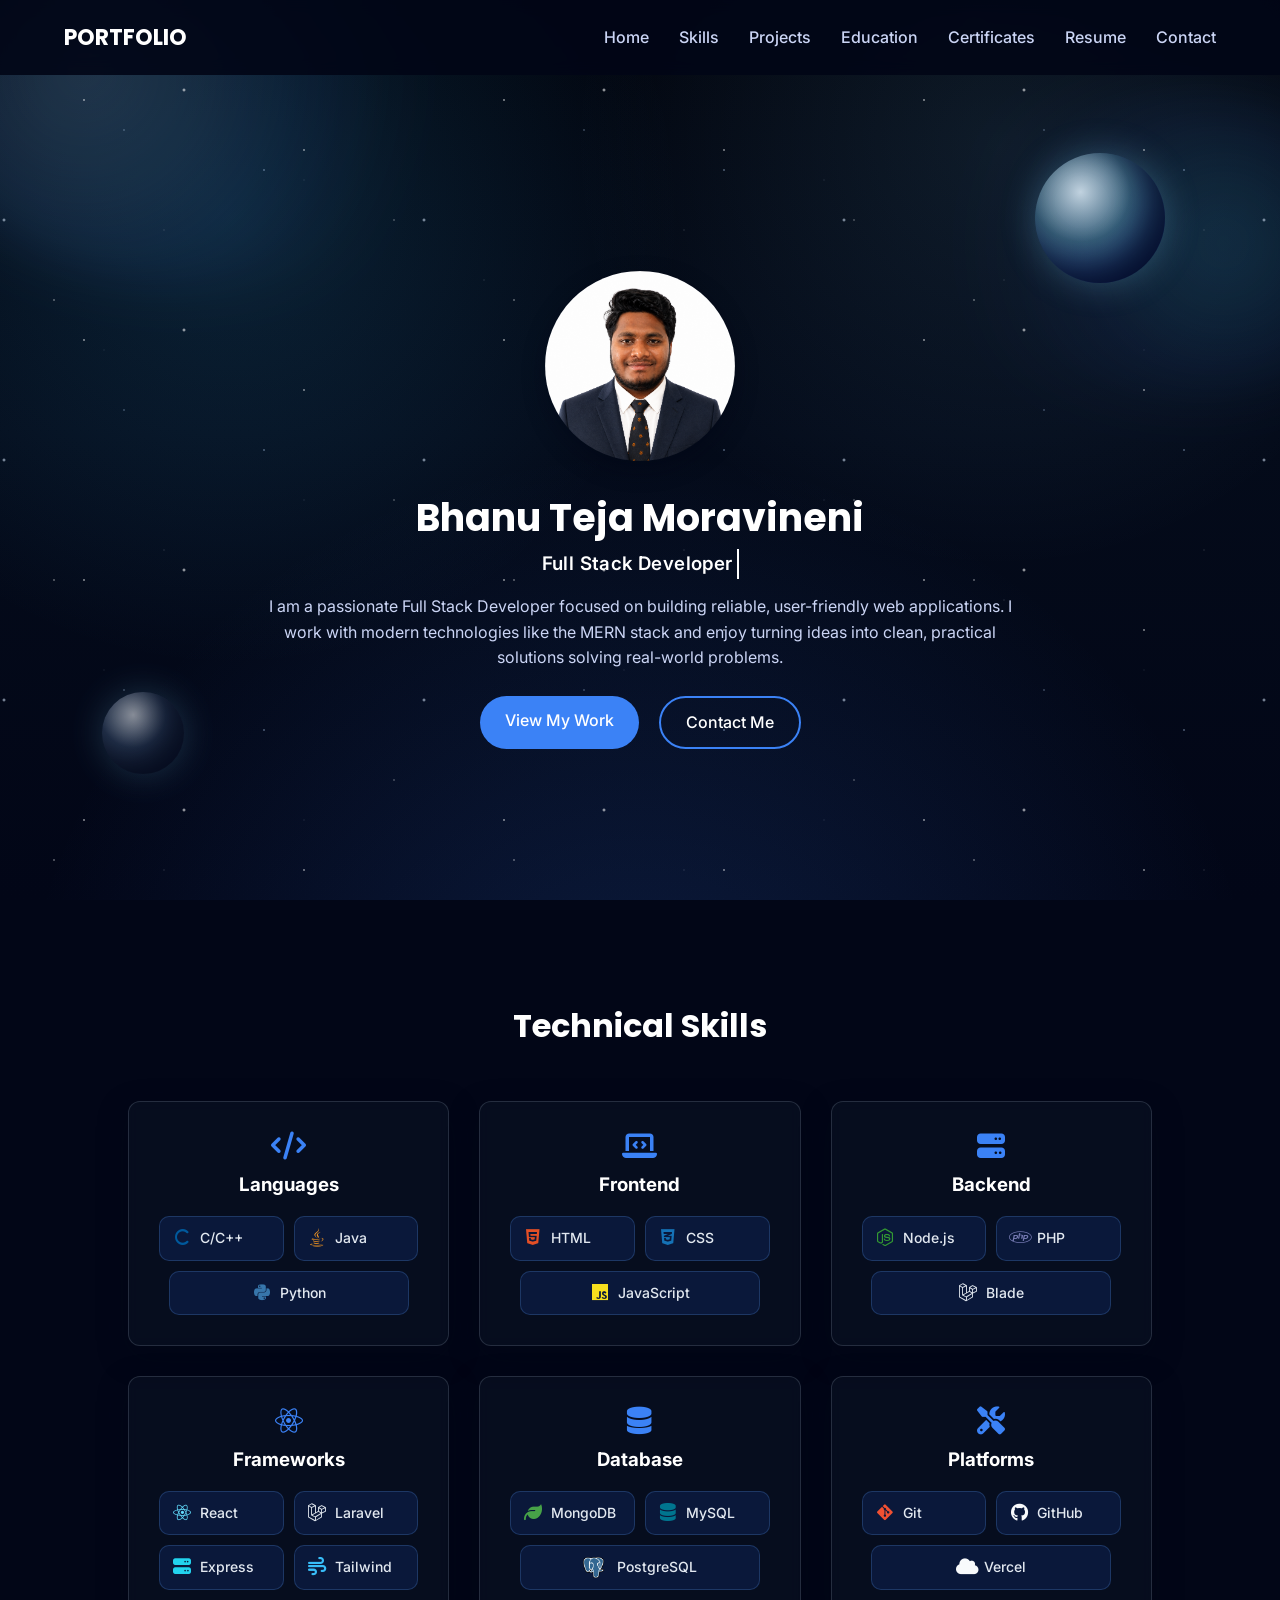
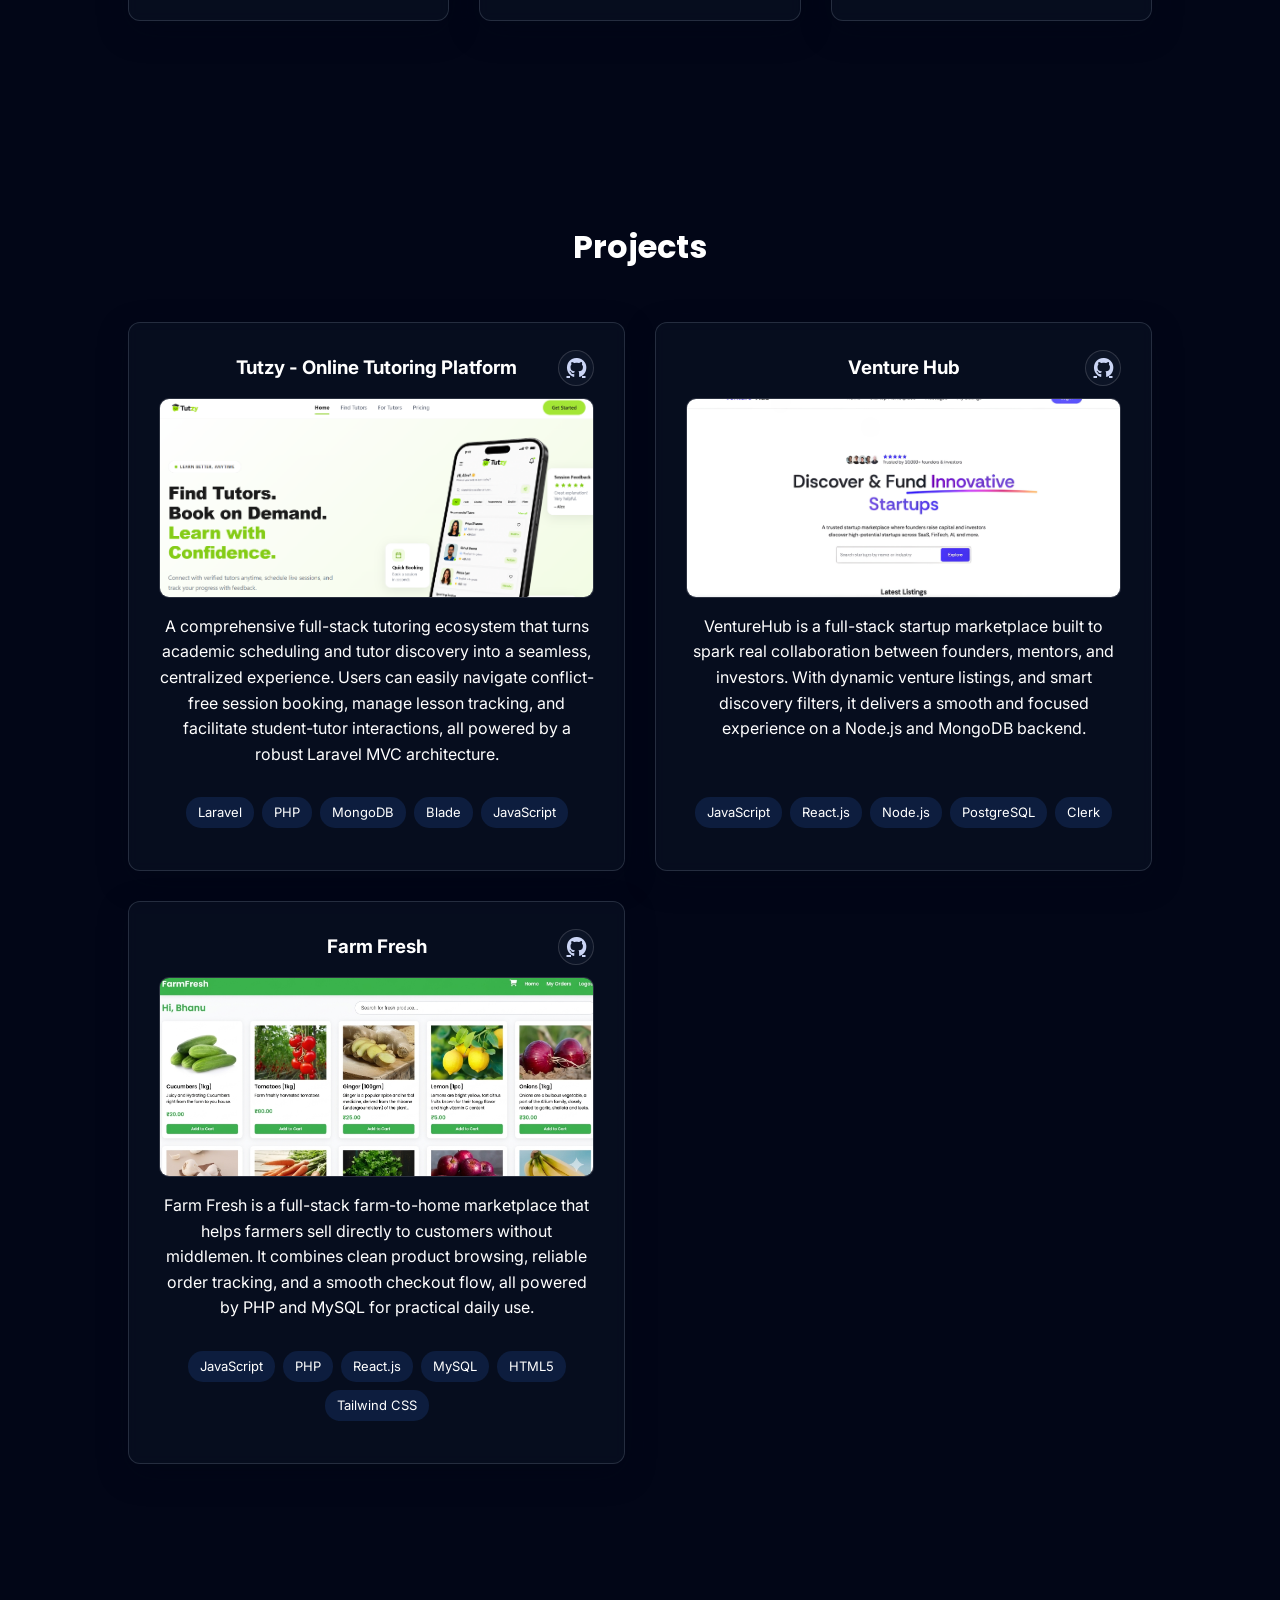
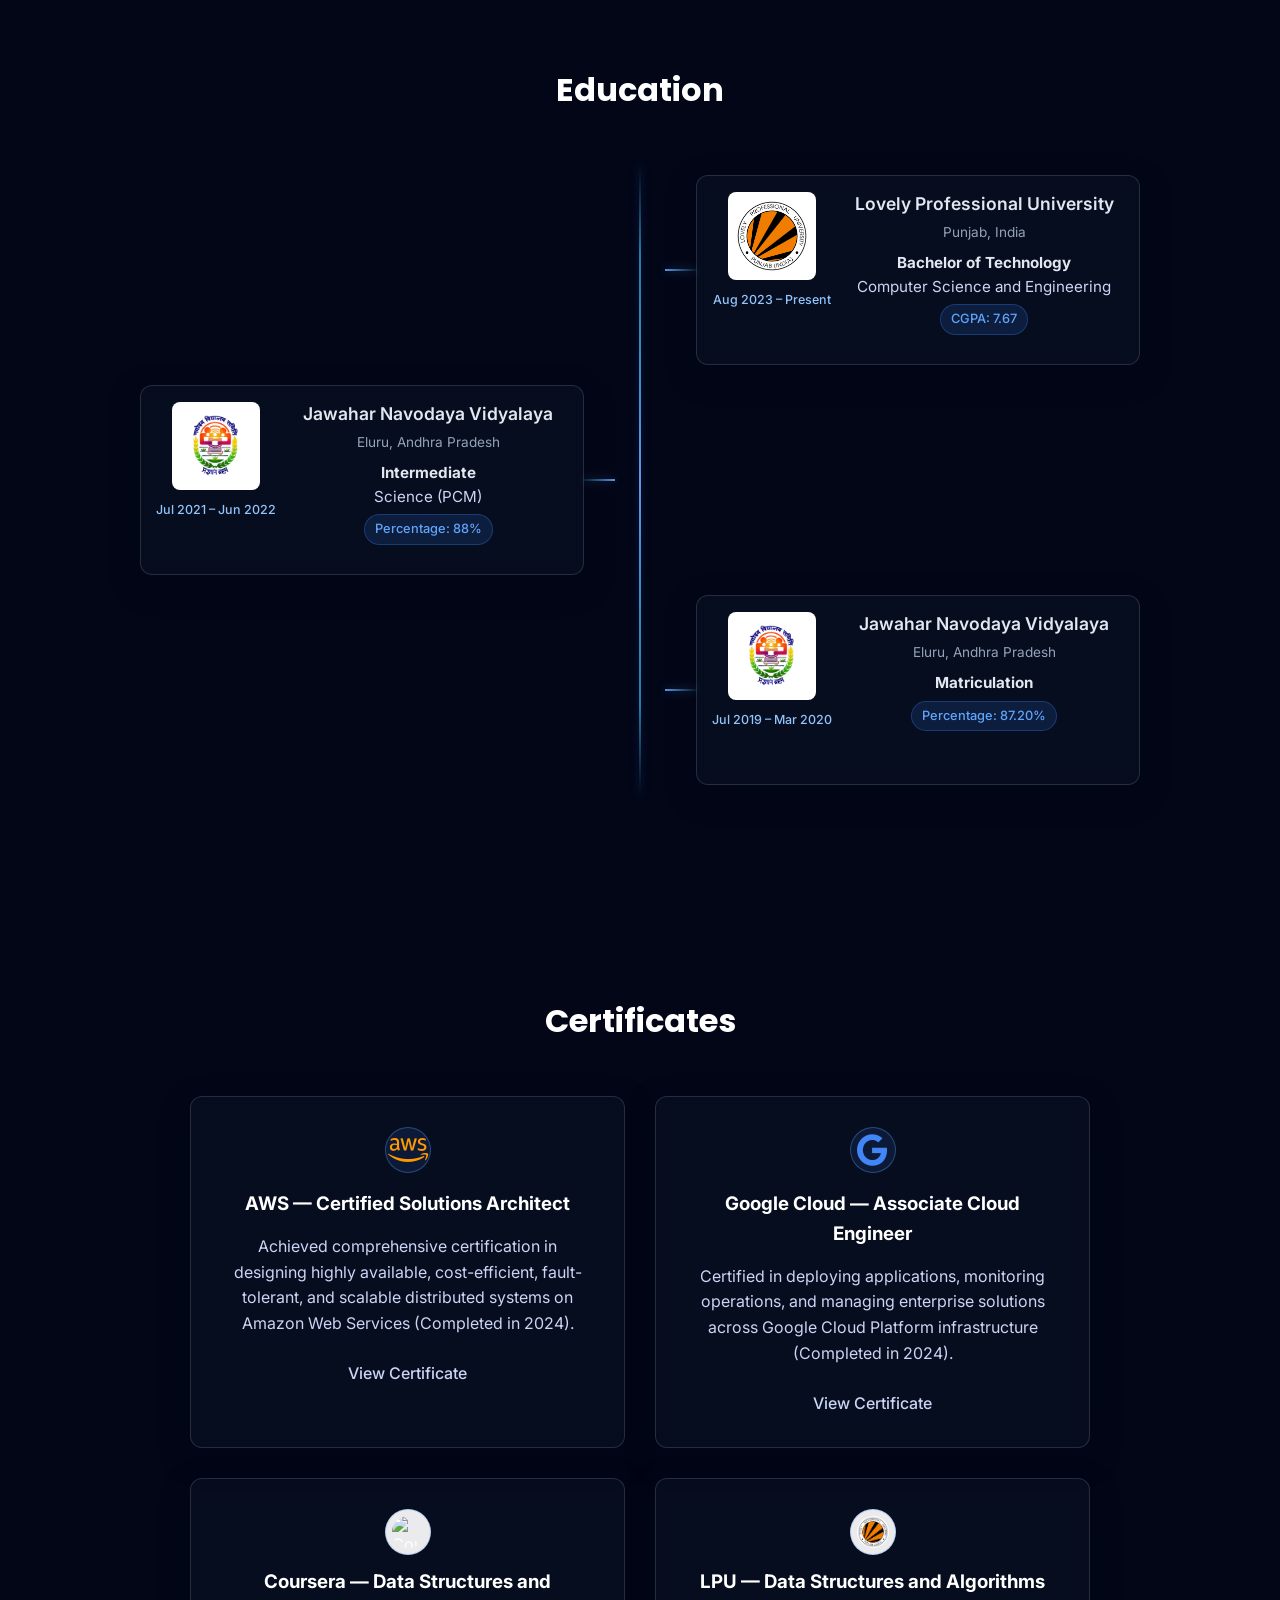
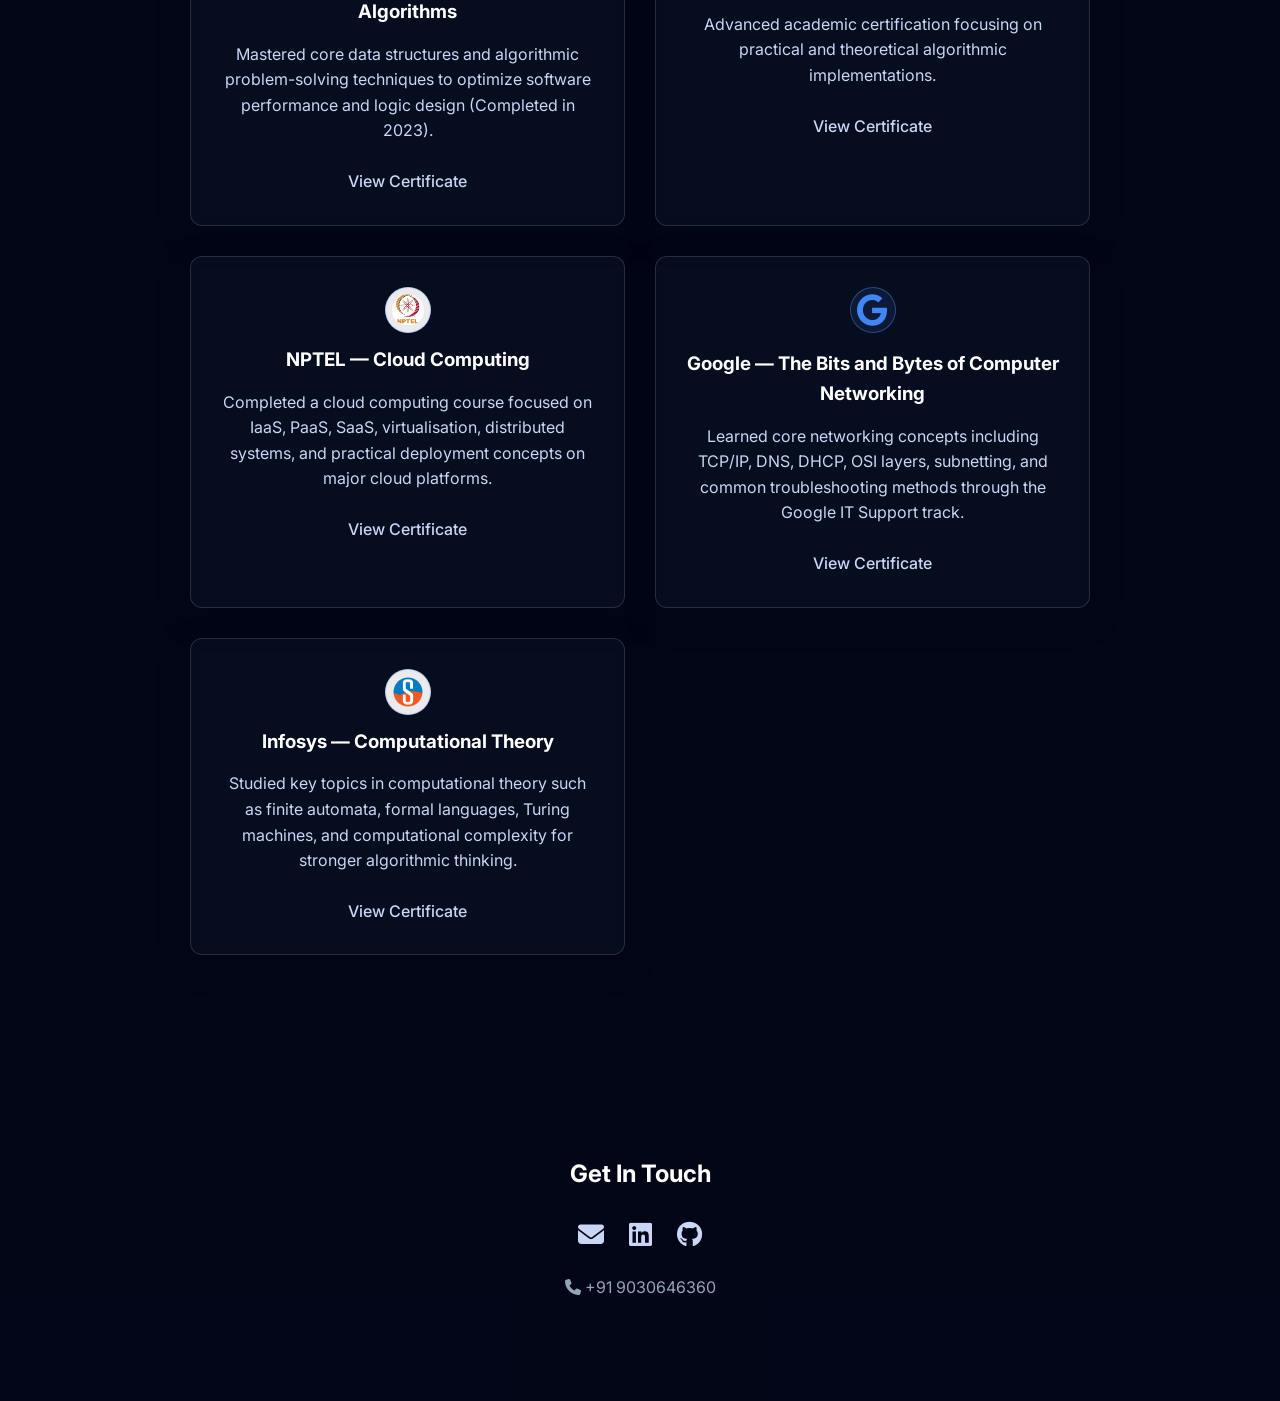
==== commit 400764c9: "Update index.html" ====
--- a/Portfolio/index.html
+++ b/Portfolio/index.html
@@ -149,7 +149,7 @@
         </div>
         <img src="images/Tutzy.png" alt="Tutzy" class="project-image">
         <p>
-          A comprehensive full-stack tutoring ecosystem that turns academic scheduling and tutor discovery into a seamless, centralized experience. Users can easily navigate conflict-free session booking, manage lesson tracking, and facilitate student-tutor interactions, all powered by a robust and scalable Laravel MVC architecture.
+          A comprehensive full-stack tutoring ecosystem that turns academic scheduling and tutor discovery into a seamless, centralized experience. Users can easily navigate conflict-free session booking, manage lesson tracking, and facilitate student-tutor interactions, all powered by a robust Laravel MVC architecture.
         </p>
         <div class="project-specs">
           <span class="spec-tag">Laravel</span>
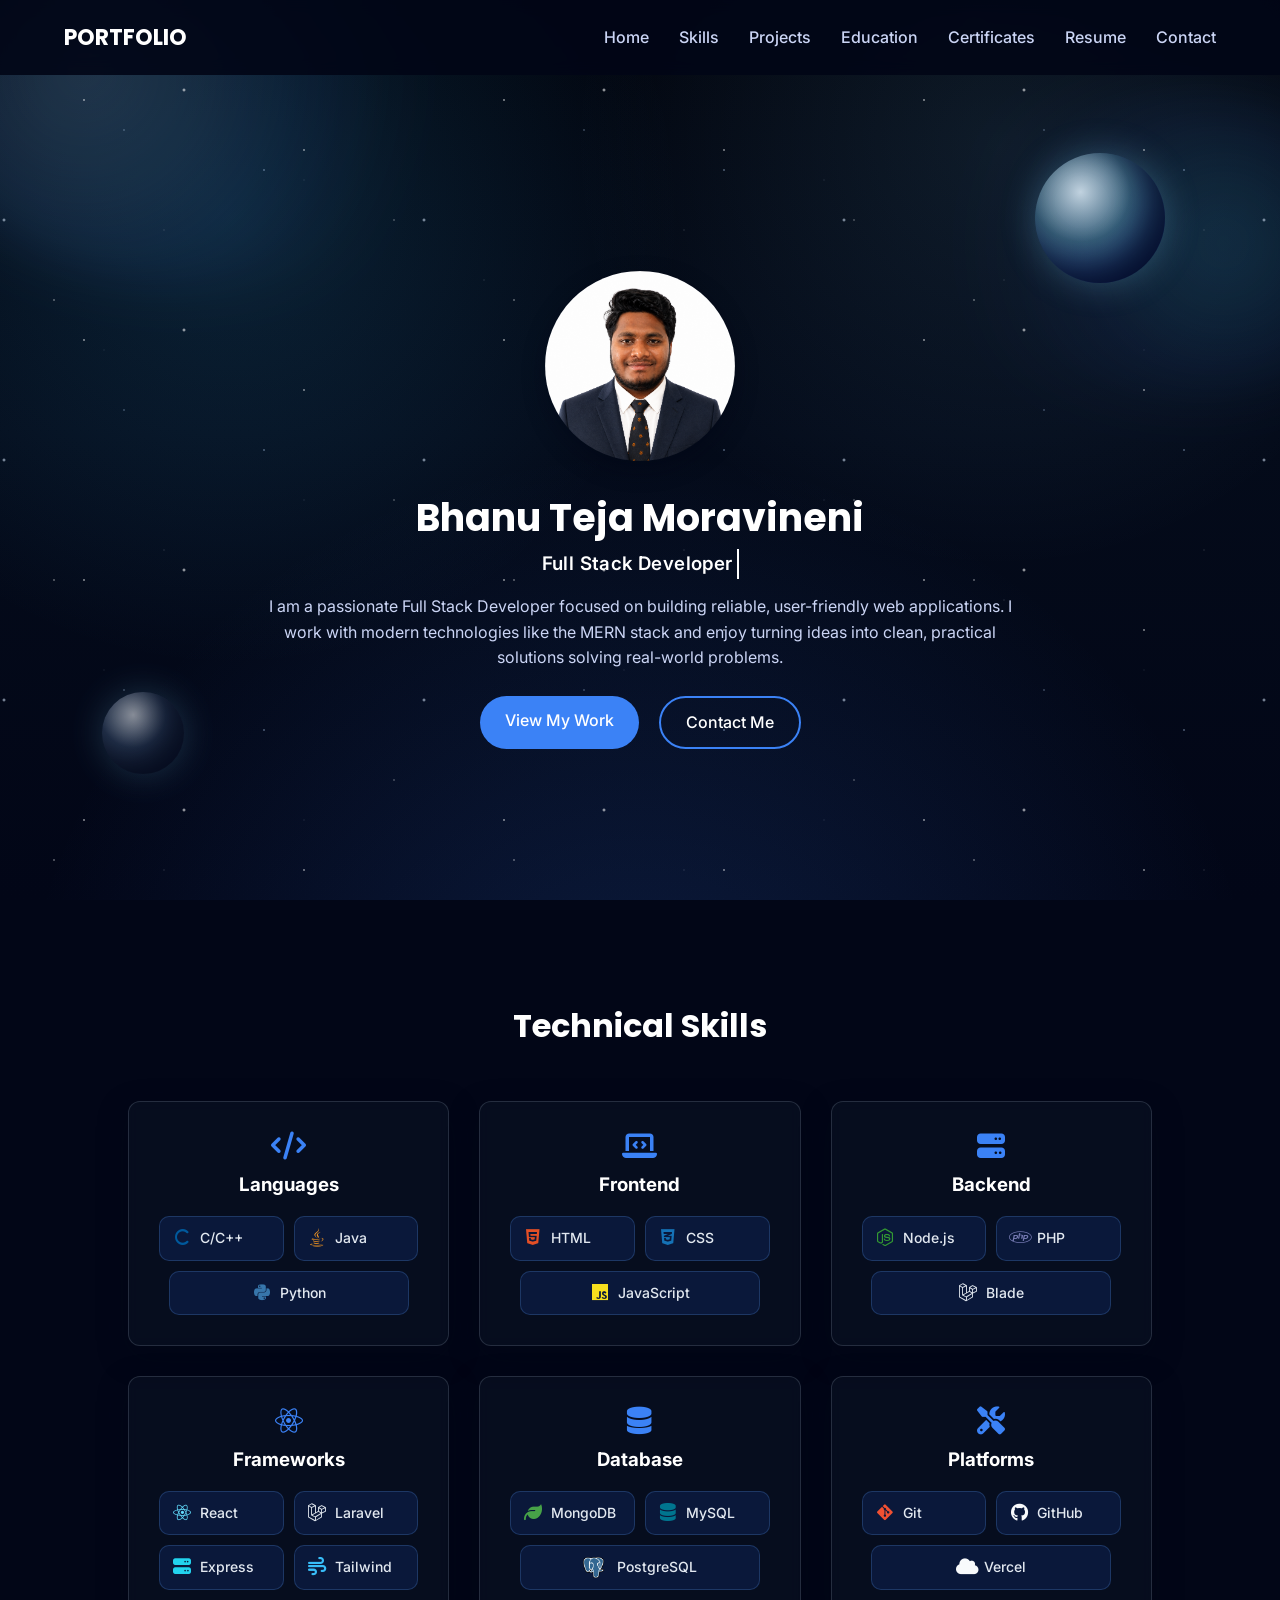
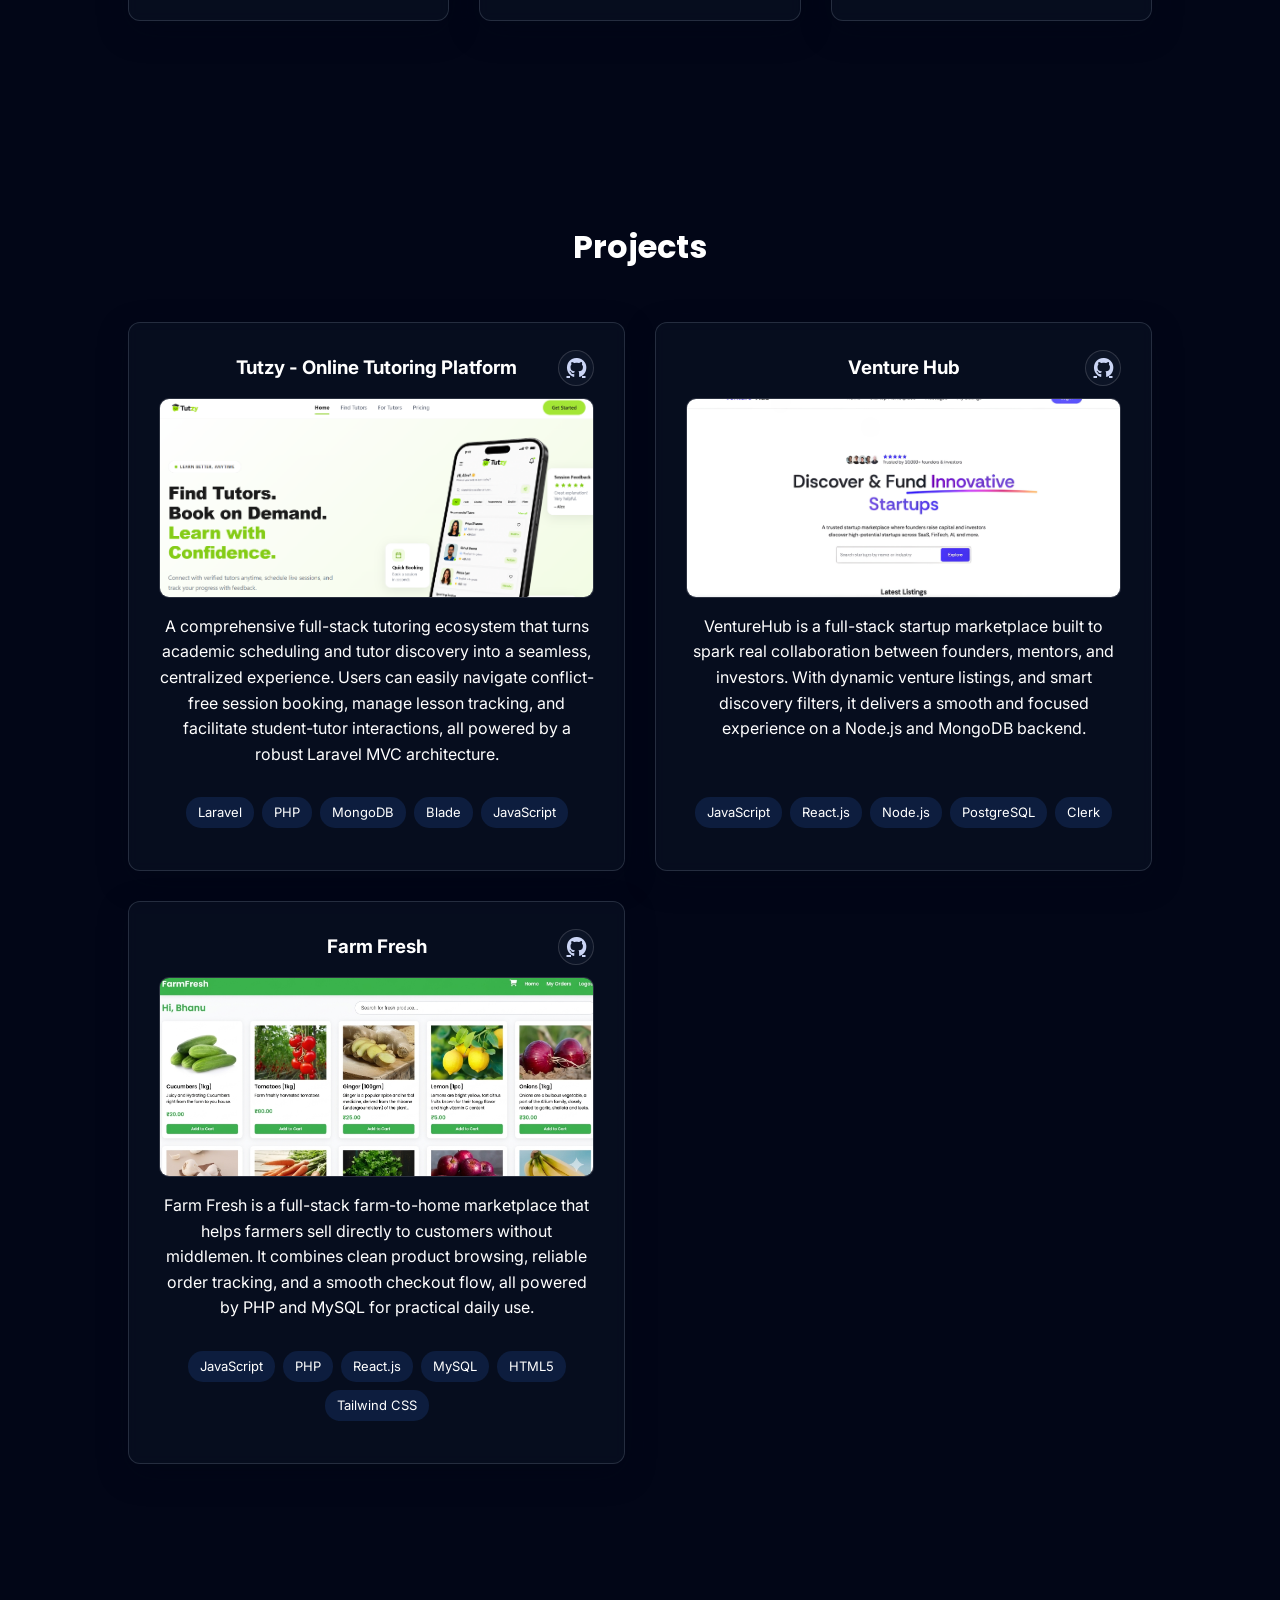
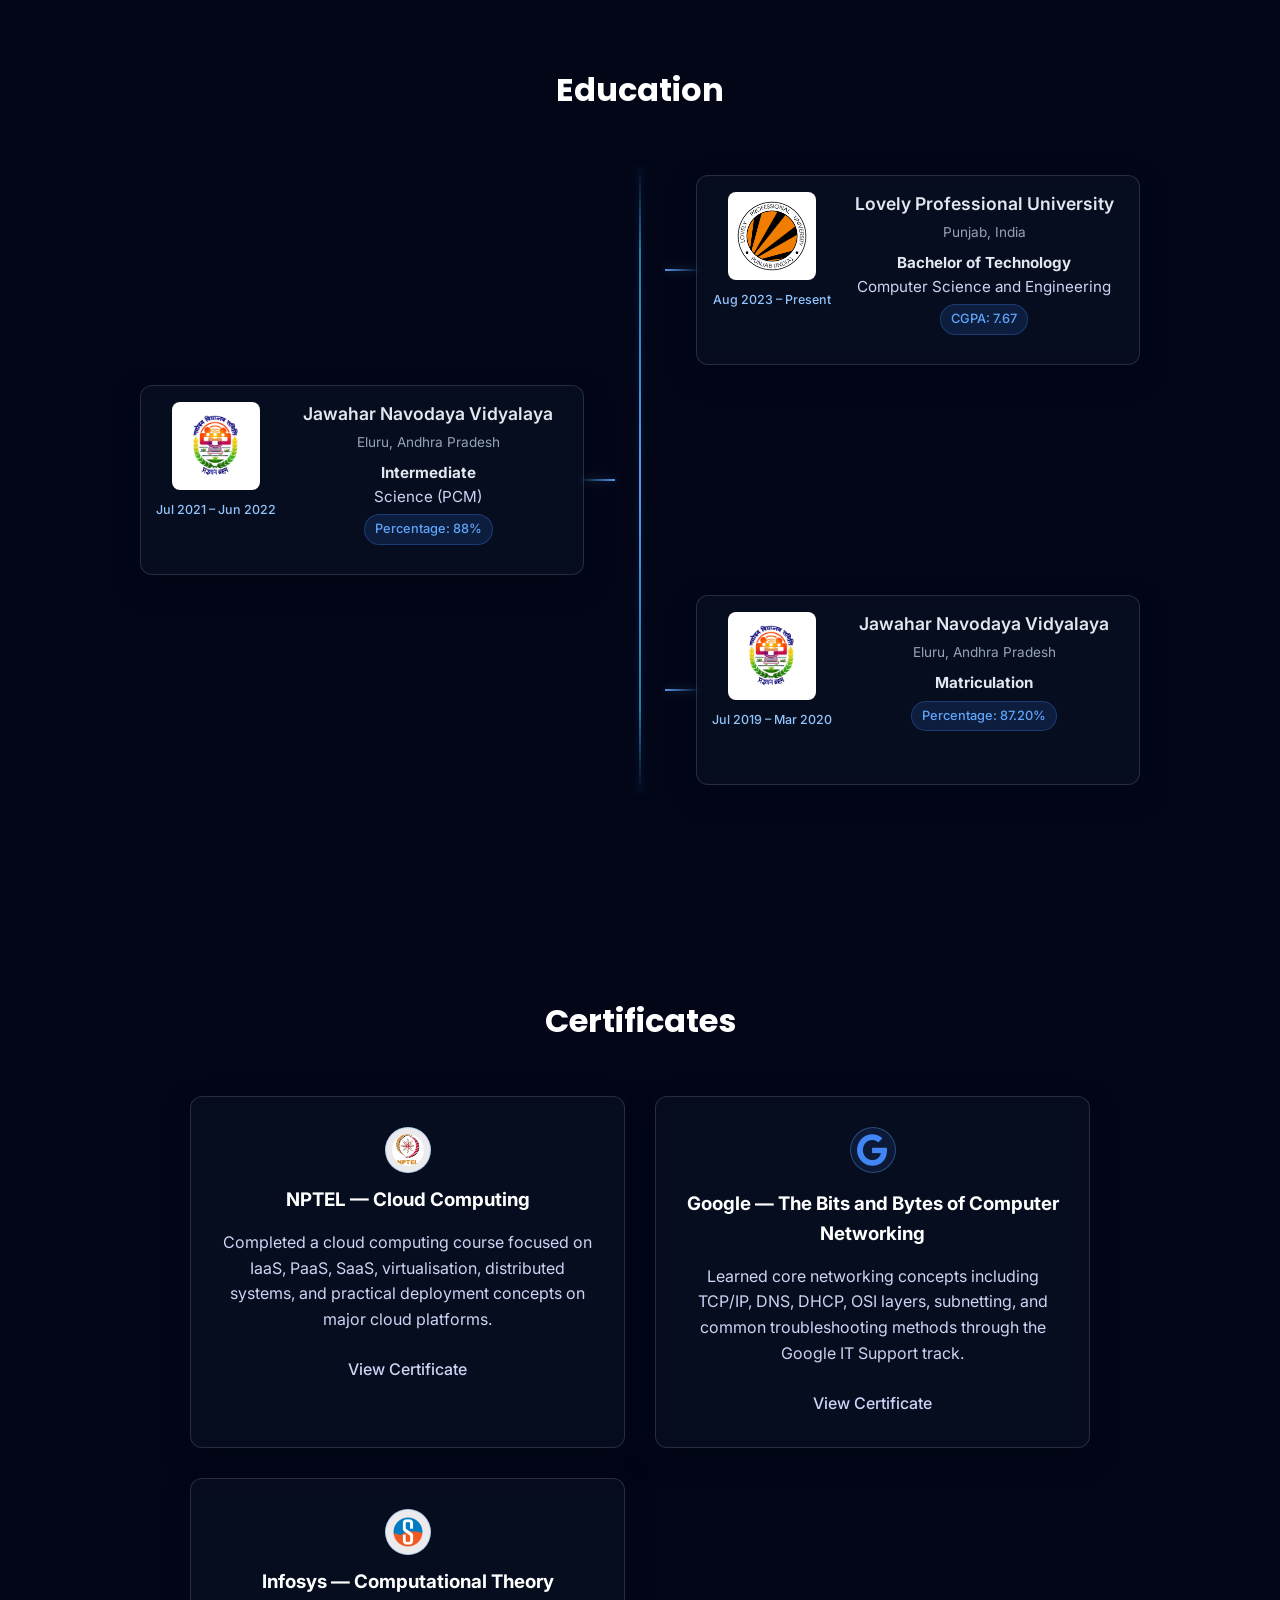
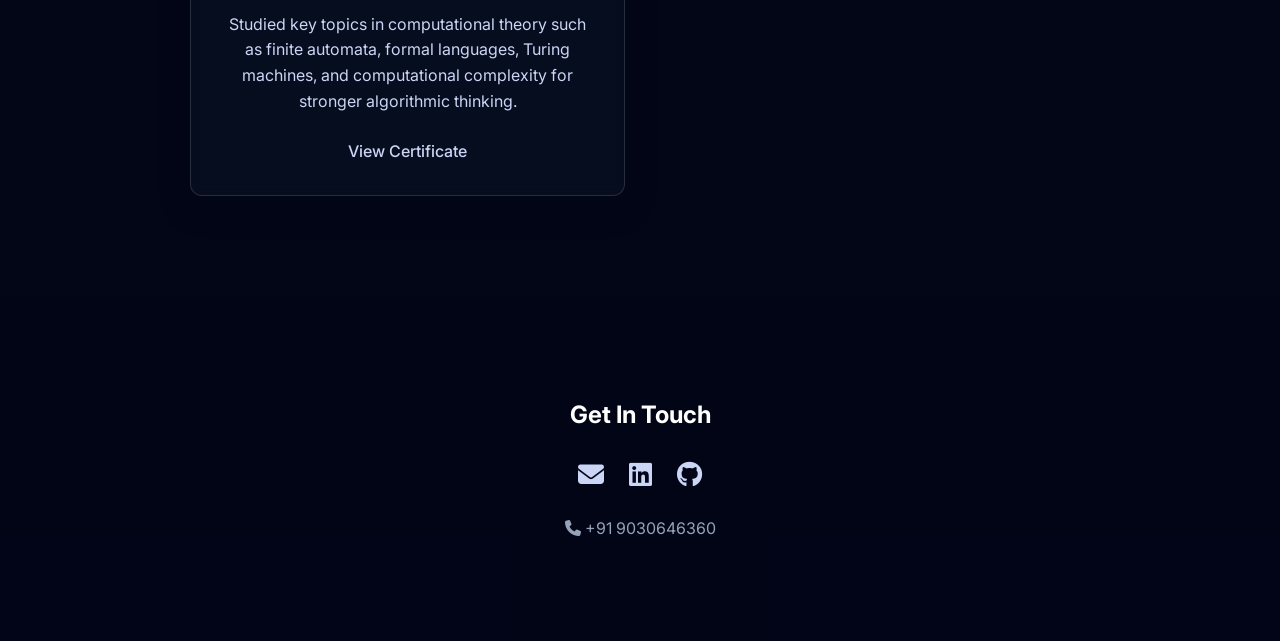
==== commit 89235bf1: "Update index.html" ====
--- a/Portfolio/index.html
+++ b/Portfolio/index.html
@@ -45,7 +45,7 @@
         <a href="#projects" class="nav-link">Projects</a>
         <a href="#education" class="nav-link">Education</a>
         <a href="#certificates" class="nav-link">Certificates</a>
-        <a href="https://drive.google.com/file/d/1s12ZquQuRoVSWdZvbfibtn8JtzAcTgzQ/view" class="nav-link">Resume</a>
+        <a href="https://drive.google.com/file/d/16ITLQVund3NtHR5UudV7yRYxiP9becO2/view" class="nav-link">Resume</a>
         <a href="#contact" class="nav-link">Contact</a>
       </div>
     </div>
@@ -180,7 +180,7 @@
         </div>
       </div>
 
-      <div class="glass-card project-card">
+      <div class="glass-card project-card project-center">
         <div class="project-heading-row">
           <h3>Farm Fresh</h3>
           <a href="https://github.com/bhanuteja7781/Farm_Fresh" target="_blank" rel="noopener noreferrer" class="project-github" aria-label="Open Farm Fresh GitHub repository">
@@ -267,34 +267,6 @@
     <div class="cert-grid">
 
       <div class="glass-card cert-card">
-        <i class="fab fa-aws cert-platform-logo" aria-hidden="true" style="font-size: 2em; margin-bottom: 0.5em; color: #FF9900;"></i>
-        <h3>AWS — Certified Solutions Architect</h3>
-        <p>Achieved comprehensive certification in designing highly available, cost-efficient, fault-tolerant, and scalable distributed systems on Amazon Web Services (Completed in 2024).</p>
-        <a href="#" target="_blank" class="cert-link">View Certificate</a>
-      </div>
-
-      <div class="glass-card cert-card">
-        <i class="fab fa-google cert-platform-logo" aria-hidden="true" style="font-size: 2em; margin-bottom: 0.5em; color: #4285F4;"></i>
-        <h3>Google Cloud — Associate Cloud Engineer</h3>
-        <p>Certified in deploying applications, monitoring operations, and managing enterprise solutions across Google Cloud Platform infrastructure (Completed in 2024).</p>
-        <a href="#" target="_blank" class="cert-link">View Certificate</a>
-      </div>
-
-      <div class="glass-card cert-card">
-        <img src="images/coursera-logo.png" alt="Coursera logo" class="cert-platform-logo-img">
-        <h3>Coursera — Data Structures and Algorithms</h3>
-        <p>Mastered core data structures and algorithmic problem-solving techniques to optimize software performance and logic design (Completed in 2023).</p>
-        <a href="#" target="_blank" class="cert-link">View Certificate</a>
-      </div>
-
-      <div class="glass-card cert-card">
-        <img src="images/lpu-logo.png" alt="LPU logo" class="cert-platform-logo-img">
-        <h3>LPU — Data Structures and Algorithms</h3>
-        <p>Advanced academic certification focusing on practical and theoretical algorithmic implementations.</p>
-        <a href="#" target="_blank" class="cert-link">View Certificate</a>
-      </div>
-
-      <div class="glass-card cert-card">
         <img src="images/nptel-logo.png" alt="NPTEL logo" class="cert-platform-logo-img">
         <h3>NPTEL — Cloud Computing</h3>
         <p>Completed a cloud computing course focused on IaaS, PaaS, SaaS, virtualisation, distributed systems, and practical deployment concepts on major cloud platforms.</p>
@@ -308,7 +280,7 @@
         <a href="https://drive.google.com/file/d/19JE-mO48qIJB8_cQIQsHRo379aOY4u_Y/view?usp=drive_link" target="_blank" class="cert-link">View Certificate</a>
       </div>
 
-      <div class="glass-card cert-card">
+      <div class="glass-card cert-card cert-center">
         <img src="images/infosys-logo.png" alt="Infosys Springboard logo" class="cert-platform-logo-img">
         <h3>Infosys — Computational Theory</h3>
         <p>Studied key topics in computational theory such as finite automata, formal languages, Turing machines, and computational complexity for stronger algorithmic thinking.</p>
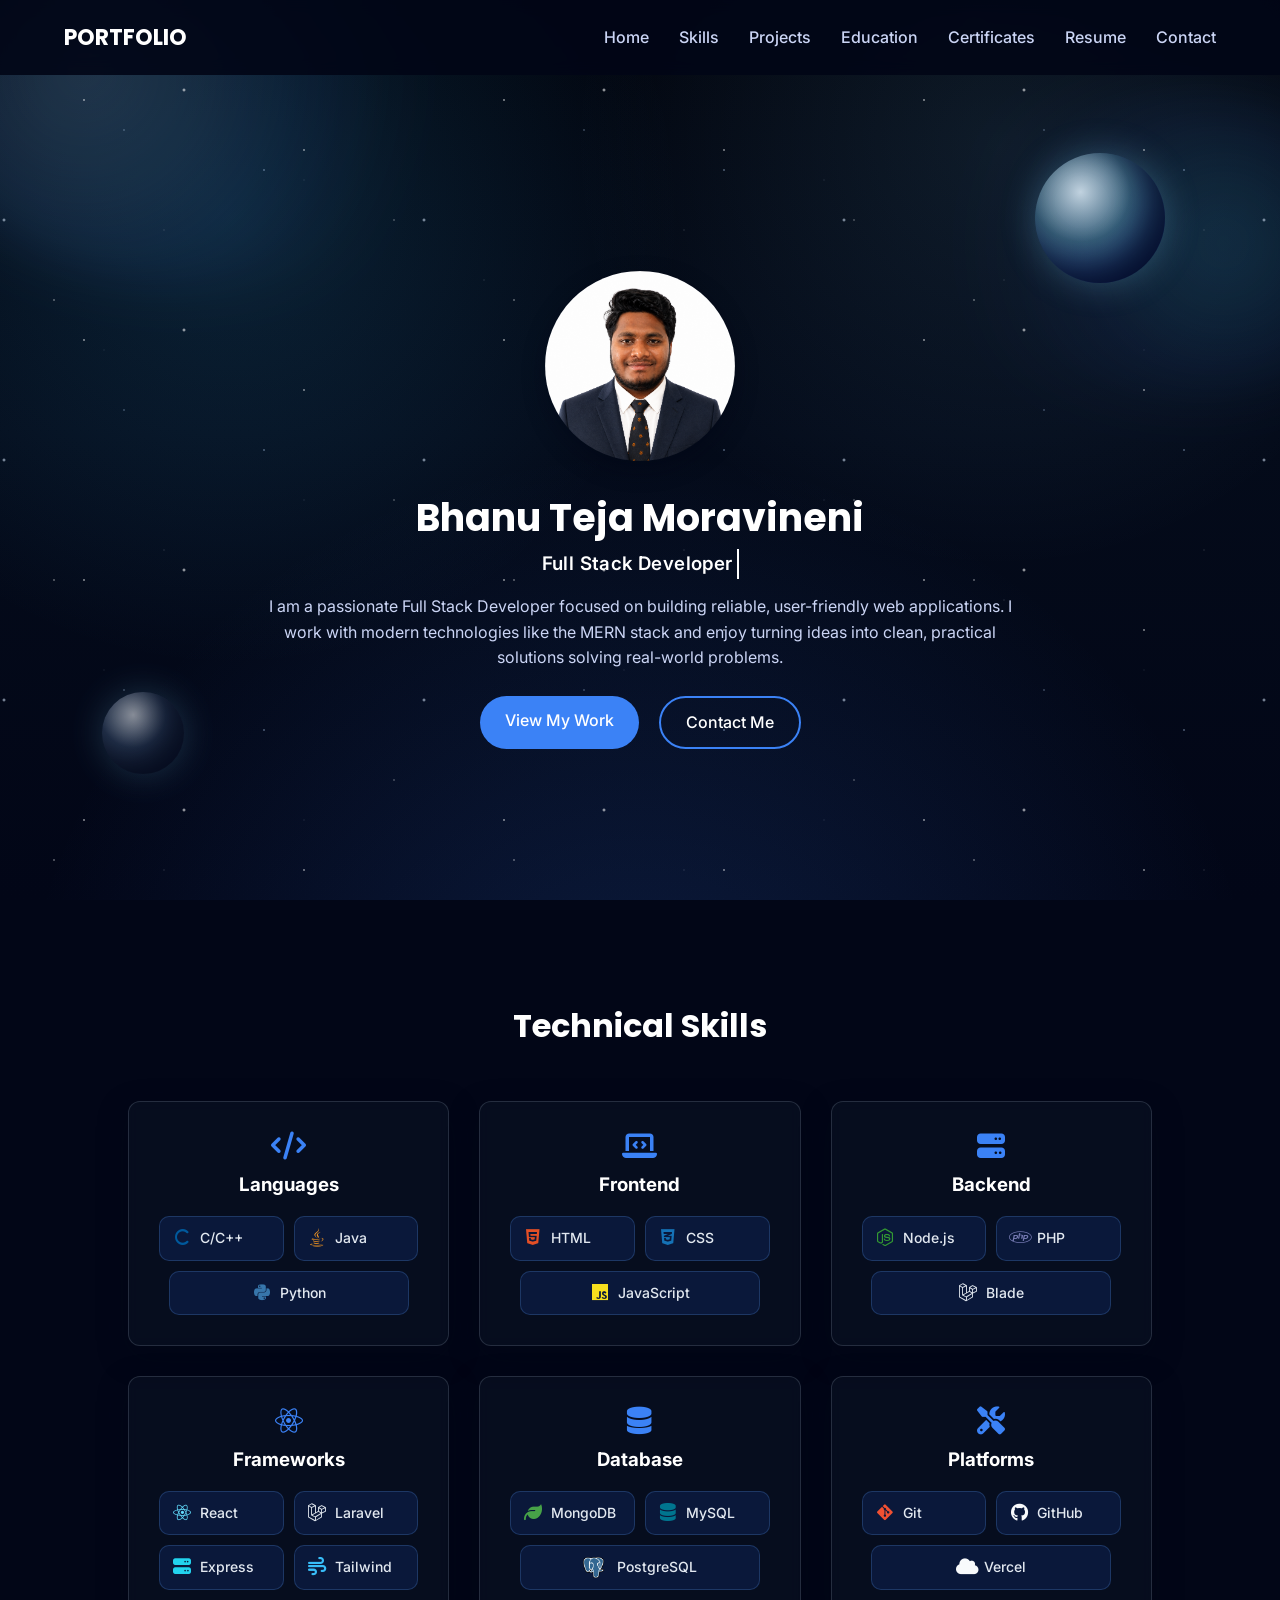
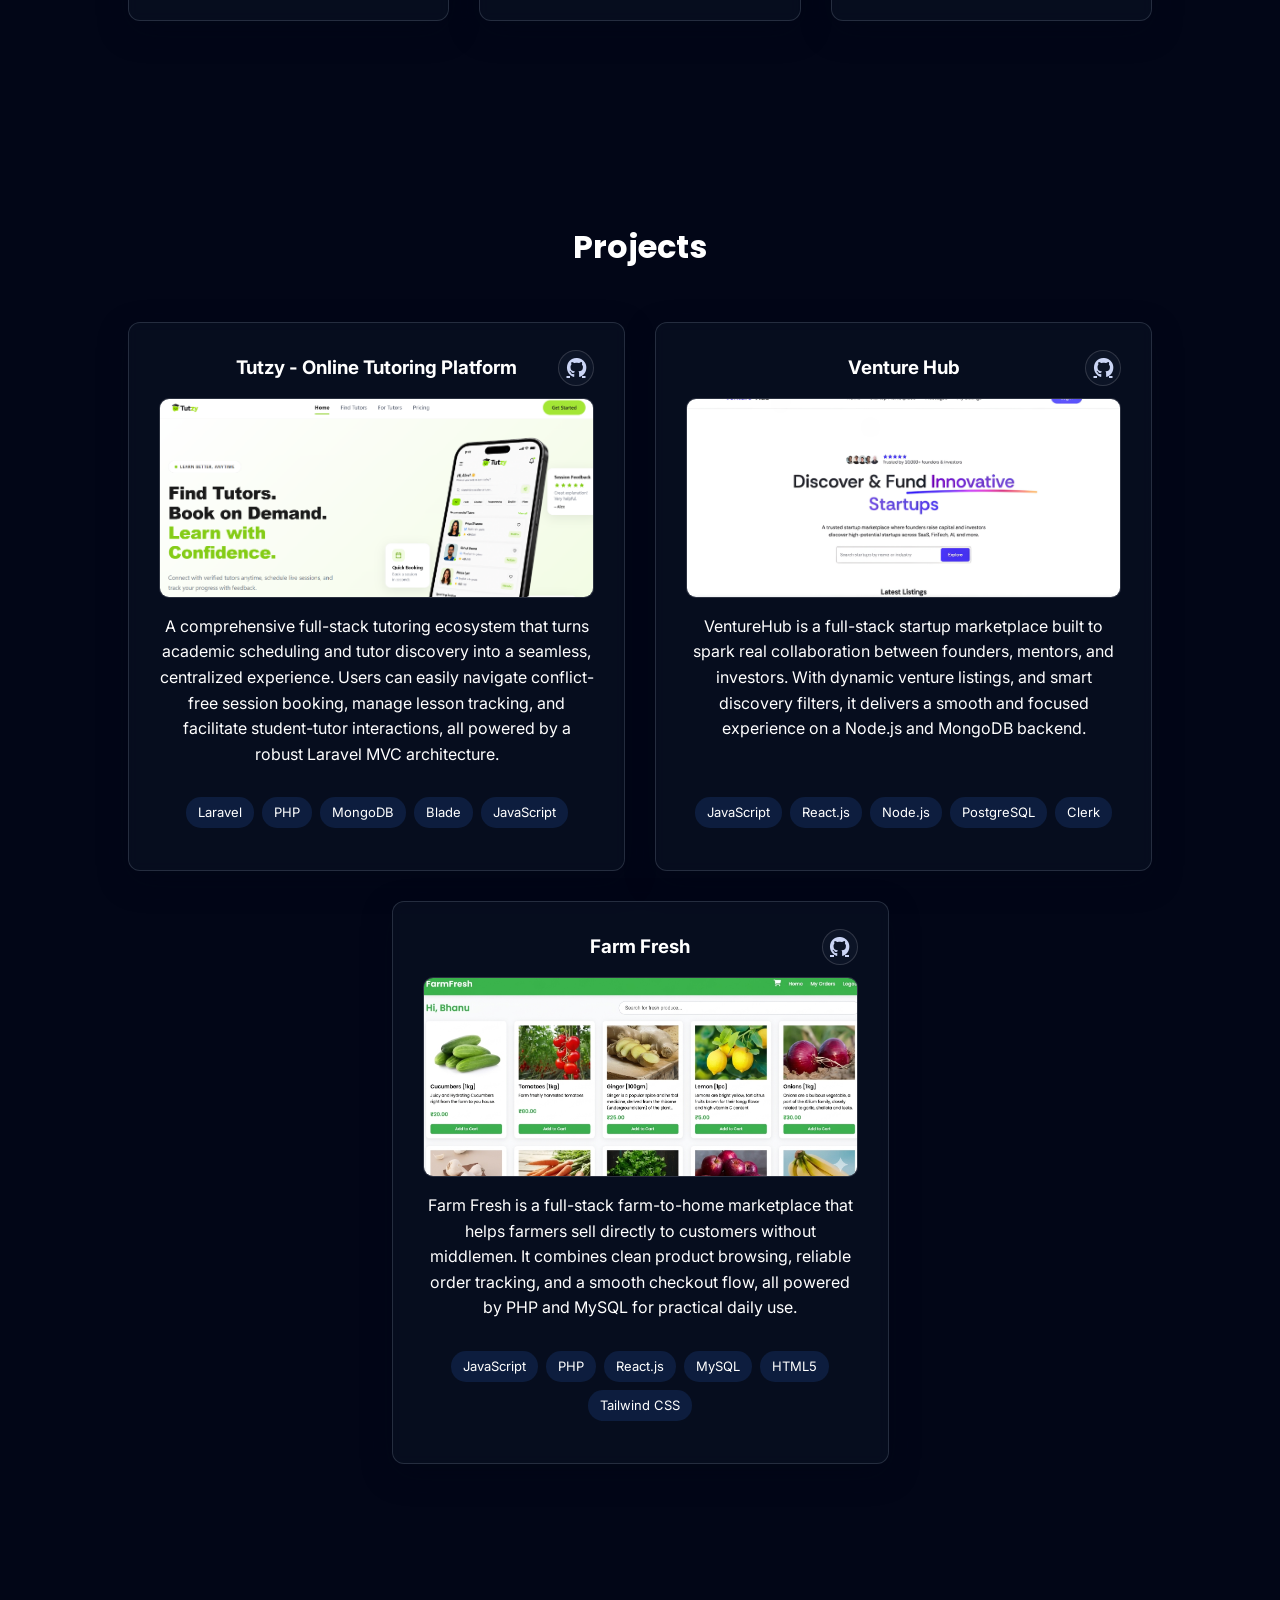
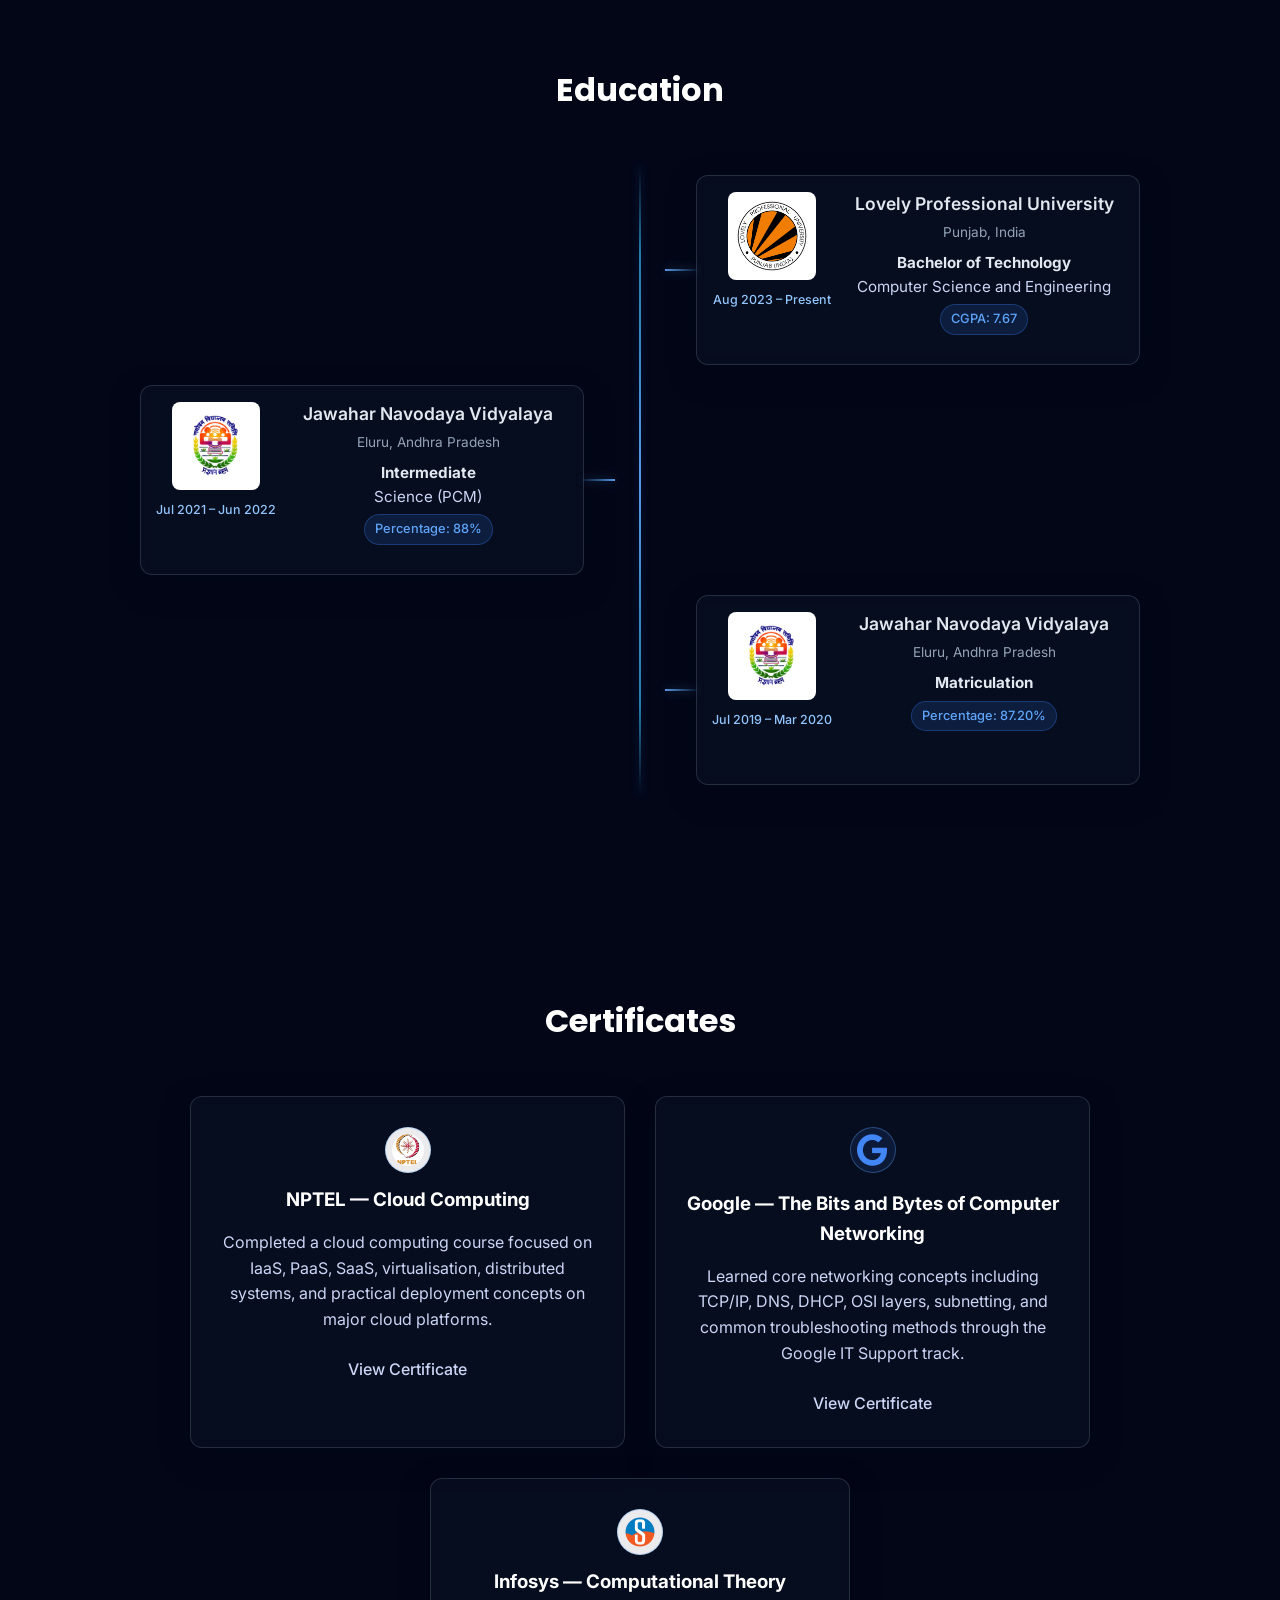
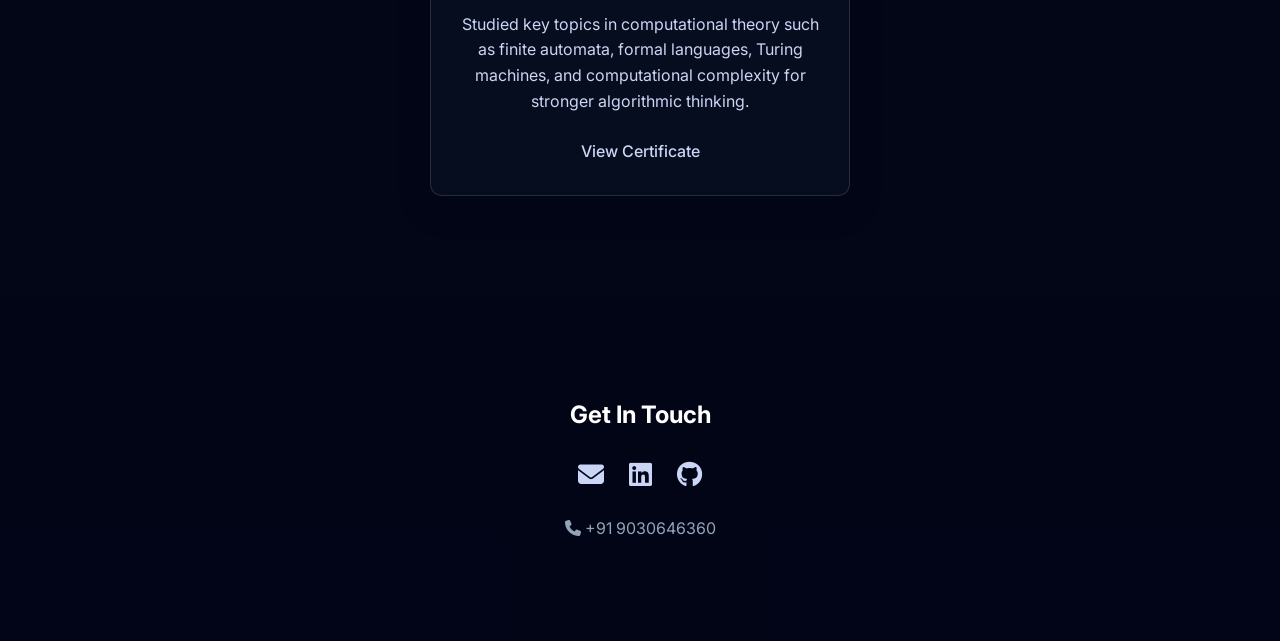
==== commit 16b89451: "Update index.html" ====
--- a/Portfolio/index.html
+++ b/Portfolio/index.html
@@ -180,7 +180,7 @@
         </div>
       </div>
 
-      <div class="glass-card project-card project-center">
+      <div class="glass-card project-card center-project">
         <div class="project-heading-row">
           <h3>Farm Fresh</h3>
           <a href="https://github.com/bhanuteja7781/Farm_Fresh" target="_blank" rel="noopener noreferrer" class="project-github" aria-label="Open Farm Fresh GitHub repository">
@@ -280,7 +280,7 @@
         <a href="https://drive.google.com/file/d/19JE-mO48qIJB8_cQIQsHRo379aOY4u_Y/view?usp=drive_link" target="_blank" class="cert-link">View Certificate</a>
       </div>
 
-      <div class="glass-card cert-card cert-center">
+      <div class="glass-card cert-card center-cert">
         <img src="images/infosys-logo.png" alt="Infosys Springboard logo" class="cert-platform-logo-img">
         <h3>Infosys — Computational Theory</h3>
         <p>Studied key topics in computational theory such as finite automata, formal languages, Turing machines, and computational complexity for stronger algorithmic thinking.</p>
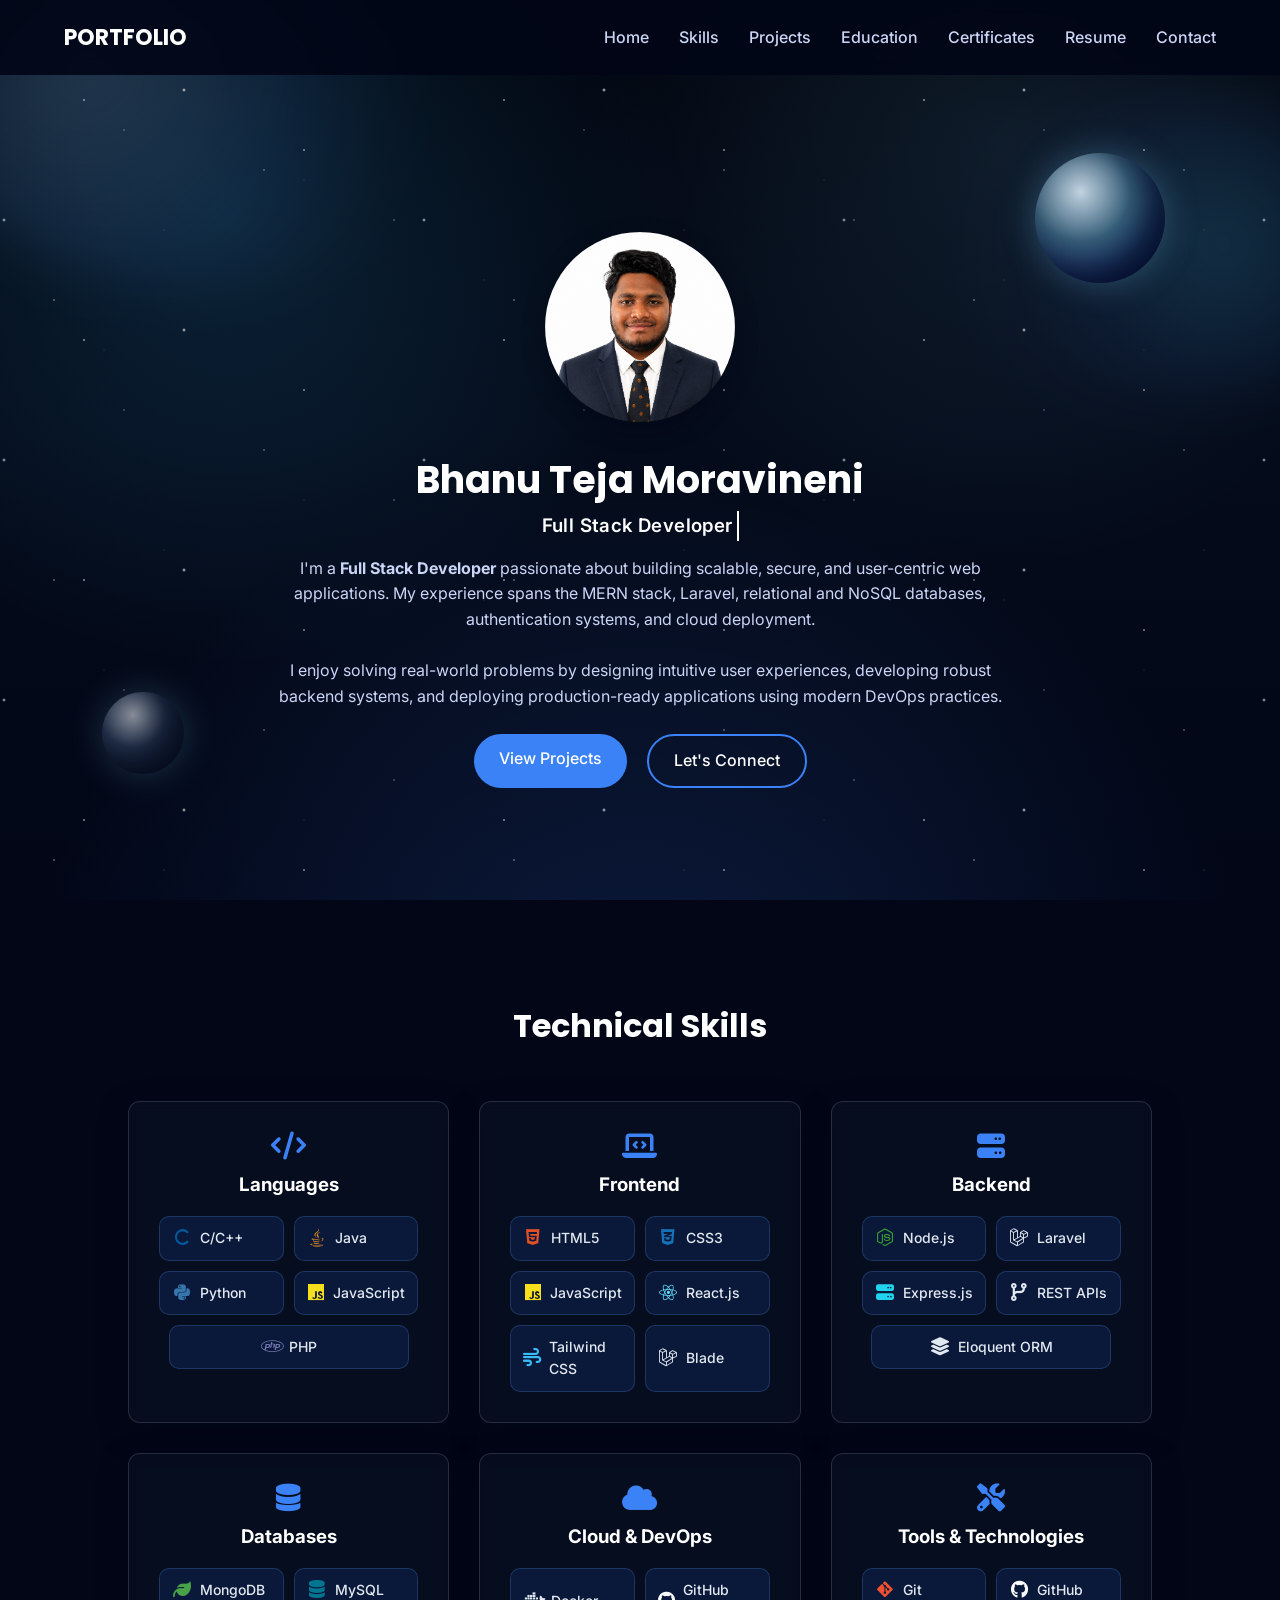
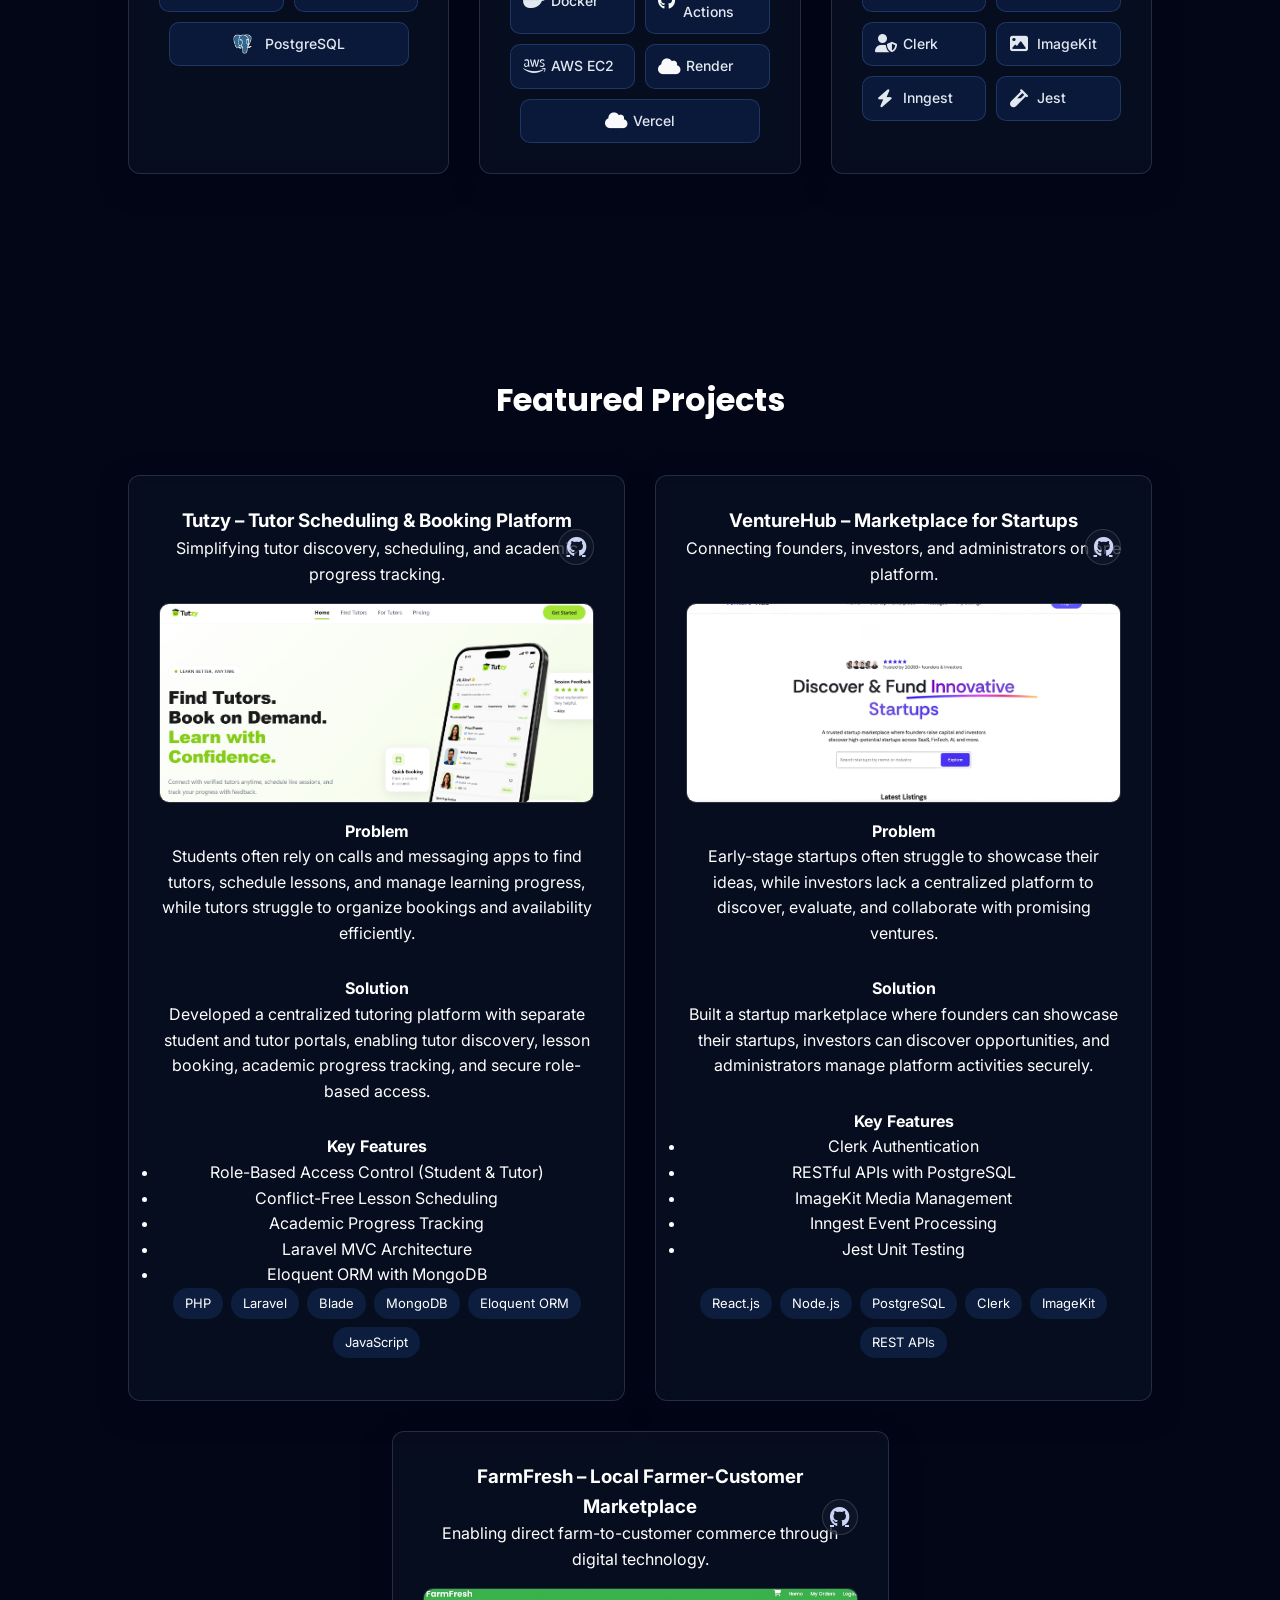
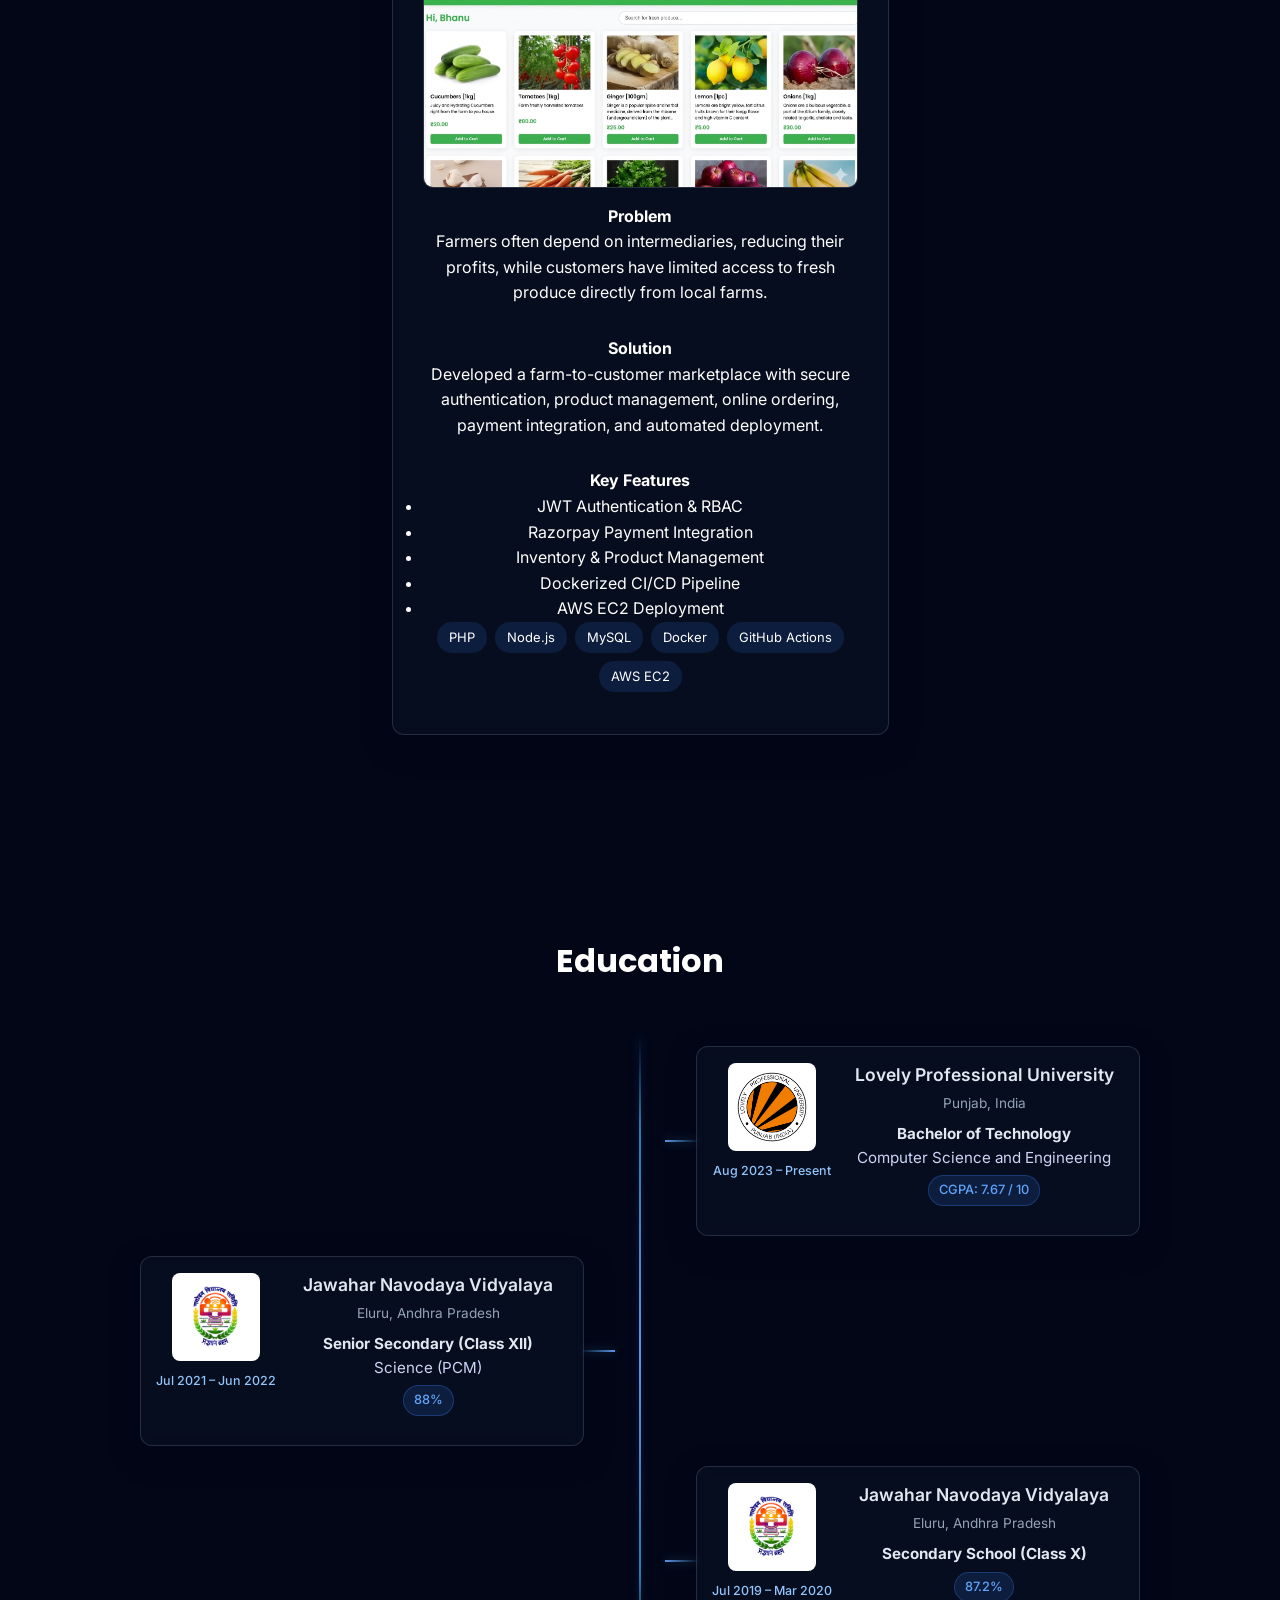
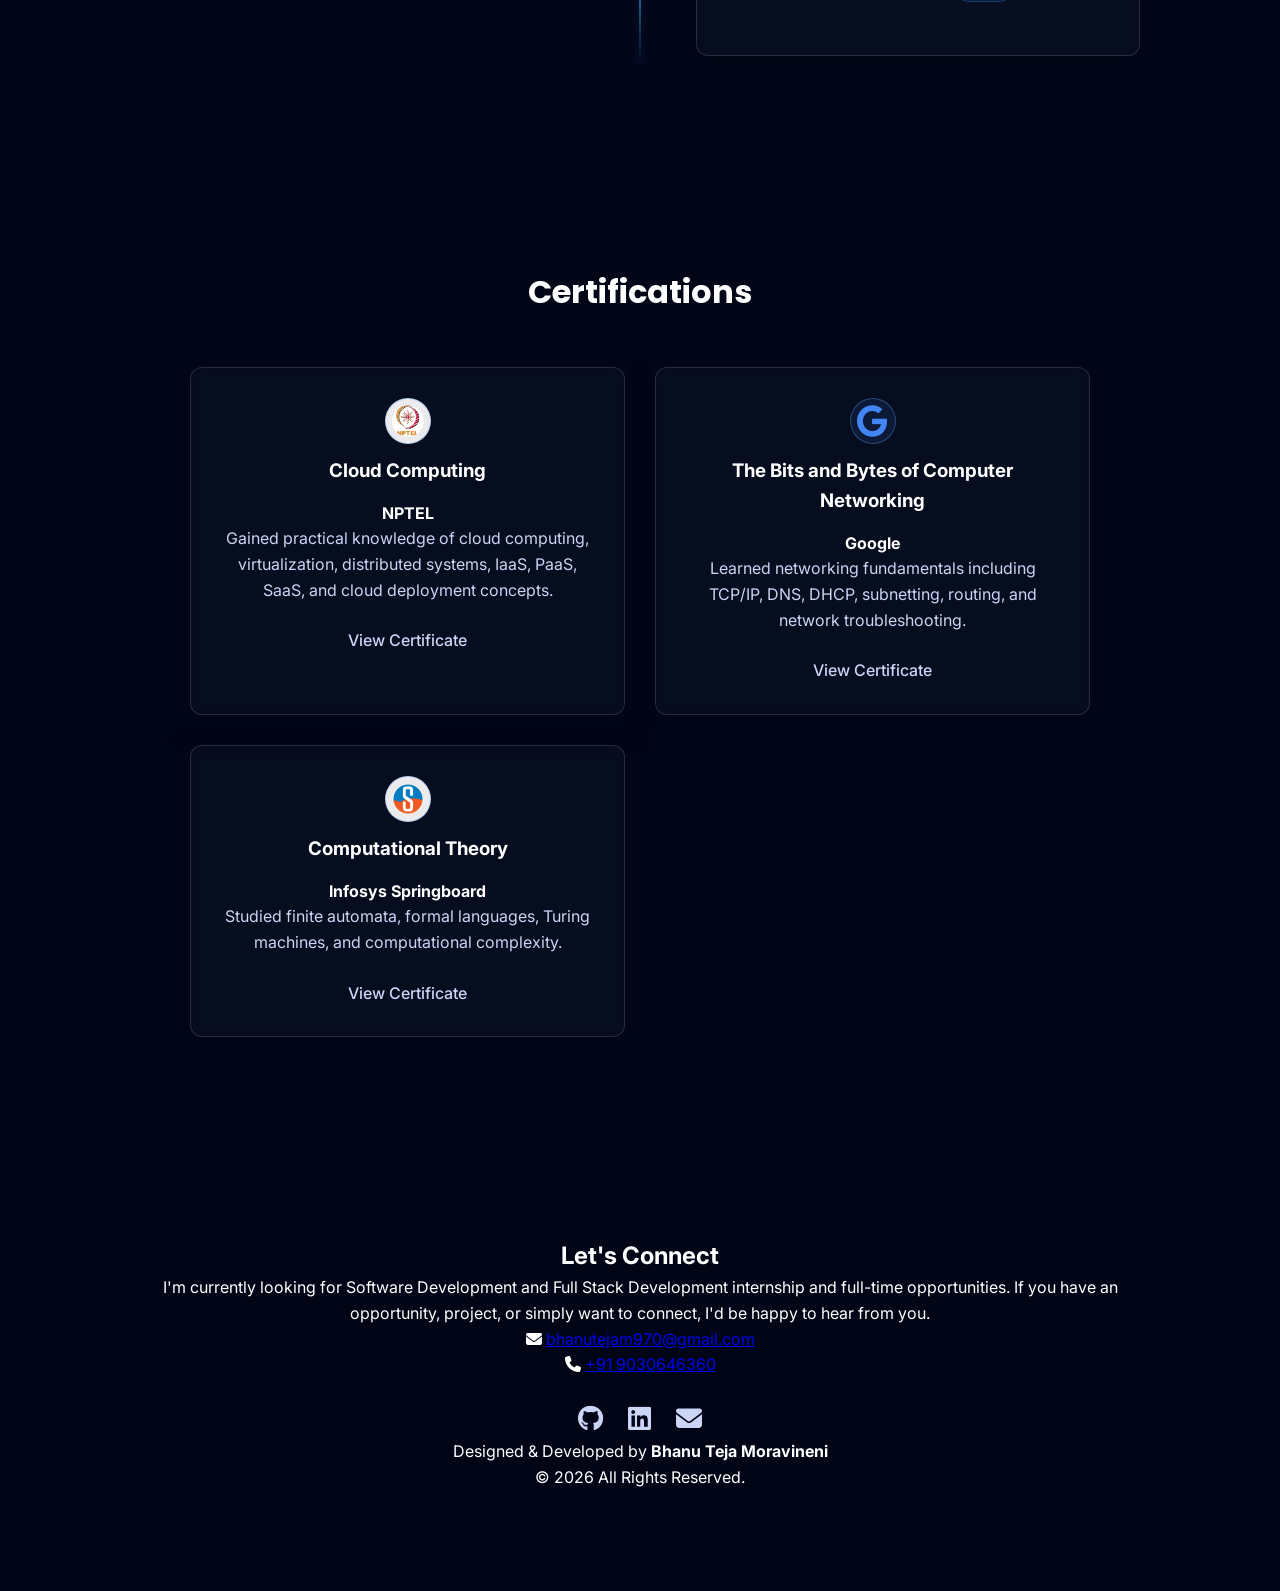
==== commit 41ab47fb: "Update index.html" ====
--- a/Portfolio/index.html
+++ b/Portfolio/index.html
@@ -1,313 +1,1027 @@
 <!DOCTYPE html>
 <html lang="en">
+
 <head>
-  <meta charset="UTF-8">
-  <meta name="viewport" content="width=device-width, initial-scale=1.0">
-  <title>Bhanu Teja Moravineni | Full Stack Developer</title>
-  
-  <link rel="preconnect" href="https://fonts.googleapis.com">
-  <link rel="preconnect" href="https://fonts.gstatic.com" crossorigin>
-  <link href="https://fonts.googleapis.com/css2?family=Inter:wght@300;400;500;600&family=Poppins:wght@600;700&display=swap" rel="stylesheet">
-  <link rel="stylesheet" href="https://cdnjs.cloudflare.com/ajax/libs/font-awesome/6.4.0/css/all.min.css">
-  <link rel="stylesheet" href="components.css">
+    <meta charset="UTF-8">
+    <meta name="viewport" content="width=device-width, initial-scale=1.0">
+
+    <title>Bhanu Teja Moravineni | Full Stack Developer</title>
+
+    <meta name="description"
+        content="Portfolio of Bhanu Teja Moravineni - Full Stack Developer specializing in React, Node.js, Laravel, PostgreSQL, MongoDB, and Cloud Deployment.">
+
+    <meta name="keywords"
+        content="Bhanu Teja, Full Stack Developer, React, Node.js, Laravel, MongoDB, PostgreSQL, AWS, Docker, Portfolio">
+
+    <meta name="author" content="Bhanu Teja Moravineni">
+
+    <link rel="preconnect" href="https://fonts.googleapis.com">
+    <link rel="preconnect" href="https://fonts.gstatic.com" crossorigin>
+
+    <link
+        href="https://fonts.googleapis.com/css2?family=Inter:wght@300;400;500;600&family=Poppins:wght@600;700&display=swap"
+        rel="stylesheet">
+
+    <link rel="stylesheet"
+        href="https://cdnjs.cloudflare.com/ajax/libs/font-awesome/6.4.0/css/all.min.css">
+
+    <link rel="stylesheet" href="components.css">
 </head>
 
 <body>
-  <div class="night-sky" aria-hidden="true">
-    <span class="nebula nebula-1"></span>
-    <span class="nebula nebula-2"></span>
-    <span class="planet planet-1"></span>
-    <span class="planet planet-2"></span>
-    <span class="stars-layer stars-layer-1"></span>
-    <span class="stars-layer stars-layer-2"></span>
-    <span class="stars-layer stars-layer-3"></span>
-    <span class="shooting-star shooting-star-1"></span>
-    <span class="shooting-star shooting-star-2"></span>
-    <span class="shooting-star shooting-star-3"></span>
-    <span class="asteroid asteroid-1"></span>
-    <span class="asteroid asteroid-2"></span>
-    <span class="asteroid asteroid-3"></span>
-    <span class="asteroid asteroid-4"></span>
-    <span class="ufo"></span>
-  </div>
-
-  <nav id="navbar" class="navbar">
-    <div class="container nav-container">
-      <div class="nav-logo">PORTFOLIO</div>
-      <button class="nav-toggle" id="nav-toggle" aria-label="Toggle navigation menu" aria-expanded="false" aria-controls="nav-links">
-        <span></span>
-        <span></span>
-        <span></span>
-      </button>
-      <div class="nav-links" id="nav-links">
-        <a href="#home" class="nav-link">Home</a>
-        <a href="#skills" class="nav-link">Skills</a>
-        <a href="#projects" class="nav-link">Projects</a>
-        <a href="#education" class="nav-link">Education</a>
-        <a href="#certificates" class="nav-link">Certificates</a>
-        <a href="https://drive.google.com/file/d/16ITLQVund3NtHR5UudV7yRYxiP9becO2/view" class="nav-link">Resume</a>
-        <a href="#contact" class="nav-link">Contact</a>
-      </div>
+
+    <!-- Background Animation -->
+
+    <div class="night-sky" aria-hidden="true">
+        <span class="nebula nebula-1"></span>
+        <span class="nebula nebula-2"></span>
+
+        <span class="planet planet-1"></span>
+        <span class="planet planet-2"></span>
+
+        <span class="stars-layer stars-layer-1"></span>
+        <span class="stars-layer stars-layer-2"></span>
+        <span class="stars-layer stars-layer-3"></span>
+
+        <span class="shooting-star shooting-star-1"></span>
+        <span class="shooting-star shooting-star-2"></span>
+        <span class="shooting-star shooting-star-3"></span>
+
+        <span class="asteroid asteroid-1"></span>
+        <span class="asteroid asteroid-2"></span>
+        <span class="asteroid asteroid-3"></span>
+        <span class="asteroid asteroid-4"></span>
+
+        <span class="ufo"></span>
     </div>
-  </nav>
-
-  <section id="home" class="hero-section">
-    <div class="hero-content">
-      <div class="profile-container">
-        <img src="images/Profile.png" class="profile-pic" alt="Bhanu Teja Moravineni">
-      </div>
-      <h1>Bhanu Teja Moravineni</h1>
-      <h3 class="subtitle" id="typing-text"></h3>
-      <p>
-        I am a passionate Full Stack Developer focused on building reliable, user-friendly web applications. I work with modern technologies like the MERN stack and enjoy turning ideas into clean, practical solutions solving real-world problems.
-      </p>
-      <div class="cta-group">
-        <a href="#projects" class="btn btn-primary">View My Work</a>
-        <a href="#contact" class="btn btn-outline">Contact Me</a>
-      </div>
+
+    <!-- ================= NAVBAR ================= -->
+
+    <nav id="navbar" class="navbar">
+
+        <div class="container nav-container">
+
+            <div class="nav-logo">
+                PORTFOLIO
+            </div>
+
+            <button class="nav-toggle"
+                id="nav-toggle"
+                aria-label="Toggle navigation menu"
+                aria-expanded="false"
+                aria-controls="nav-links">
+
+                <span></span>
+                <span></span>
+                <span></span>
+
+            </button>
+
+            <div class="nav-links" id="nav-links">
+
+                <a href="#home" class="nav-link">Home</a>
+
+                <a href="#skills" class="nav-link">Skills</a>
+
+                <a href="#projects" class="nav-link">Projects</a>
+
+                <a href="#education" class="nav-link">Education</a>
+
+                <a href="#certificates" class="nav-link">Certificates</a>
+
+                <a href="https://drive.google.com/file/d/16ITLQVund3NtHR5UudV7yRYxiP9becO2/view"
+                    target="_blank"
+                    class="nav-link">
+                    Resume
+                </a>
+
+                <a href="#contact" class="nav-link">
+                    Contact
+                </a>
+
+            </div>
+
+        </div>
+
+    </nav>
+
+    <!-- ================= HERO ================= -->
+
+    <section id="home" class="hero-section">
+
+        <div class="hero-content">
+
+            <div class="profile-container">
+
+                <img
+                    src="images/Profile.png"
+                    alt="Bhanu Teja Moravineni"
+                    class="profile-pic">
+
+            </div>
+
+            <h1>
+                Bhanu Teja Moravineni
+            </h1>
+
+            <h3 class="subtitle" id="typing-text"></h3>
+
+            <p>
+
+                I'm a <strong>Full Stack Developer</strong> passionate about building
+                scalable, secure, and user-centric web applications. My experience
+                spans the MERN stack, Laravel, relational and NoSQL databases,
+                authentication systems, and cloud deployment.
+
+                <br><br>
+
+                I enjoy solving real-world problems by designing intuitive user
+                experiences, developing robust backend systems, and deploying
+                production-ready applications using modern DevOps practices.
+
+            </p>
+
+            <div class="cta-group">
+
+                <a href="#projects"
+                    class="btn btn-primary">
+
+                    View Projects
+
+                </a>
+
+                <a href="#contact"
+                    class="btn btn-outline">
+
+                    Let's Connect
+
+                </a>
+
+            </div>
+
+        </div>
+
+    </section>
+    <!-- ================= SKILLS ================= -->
+
+<section id="skills" class="section">
+
+    <h2 class="section-title">Technical Skills</h2>
+
+    <div class="skills-grid">
+
+        <!-- Languages -->
+
+        <div class="glass-card skill-card">
+
+            <i class="fas fa-code skill-icon"></i>
+
+            <h3>Languages</h3>
+
+            <div class="skill-list">
+
+                <div class="skill-name">
+                    <i class="fa-solid fa-c"></i> C/C++
+                </div>
+
+                <div class="skill-name">
+                    <i class="fa-brands fa-java"></i> Java
+                </div>
+
+                <div class="skill-name">
+                    <i class="fa-brands fa-python"></i> Python
+                </div>
+
+                <div class="skill-name">
+                    <i class="fa-brands fa-js"></i> JavaScript
+                </div>
+
+                <div class="skill-name">
+                    <i class="fa-brands fa-php"></i> PHP
+                </div>
+
+            </div>
+
+        </div>
+
+        <!-- Frontend -->
+
+        <div class="glass-card skill-card">
+
+            <i class="fas fa-laptop-code skill-icon"></i>
+
+            <h3>Frontend</h3>
+
+            <div class="skill-list">
+
+                <div class="skill-name">
+                    <i class="fa-brands fa-html5"></i> HTML5
+                </div>
+
+                <div class="skill-name">
+                    <i class="fa-brands fa-css3-alt"></i> CSS3
+                </div>
+
+                <div class="skill-name">
+                    <i class="fa-brands fa-js"></i> JavaScript
+                </div>
+
+                <div class="skill-name">
+                    <i class="fa-brands fa-react"></i> React.js
+                </div>
+
+                <div class="skill-name">
+                    <i class="fa-solid fa-wind"></i> Tailwind CSS
+                </div>
+
+                <div class="skill-name">
+                    <i class="fa-brands fa-laravel"></i> Blade
+                </div>
+
+            </div>
+
+        </div>
+
+        <!-- Backend -->
+
+        <div class="glass-card skill-card">
+
+            <i class="fas fa-server skill-icon"></i>
+
+            <h3>Backend</h3>
+
+            <div class="skill-list">
+
+                <div class="skill-name">
+                    <i class="fa-brands fa-node-js"></i> Node.js
+                </div>
+
+                <div class="skill-name">
+                    <i class="fa-brands fa-laravel"></i> Laravel
+                </div>
+
+                <div class="skill-name">
+                    <i class="fa-solid fa-server"></i> Express.js
+                </div>
+
+                <div class="skill-name">
+                    <i class="fa-solid fa-code-branch"></i> REST APIs
+                </div>
+
+                <div class="skill-name">
+                    <i class="fa-solid fa-layer-group"></i> Eloquent ORM
+                </div>
+
+            </div>
+
+        </div>
+
+        <!-- Databases -->
+
+        <div class="glass-card skill-card">
+
+            <i class="fas fa-database skill-icon"></i>
+
+            <h3>Databases</h3>
+
+            <div class="skill-list">
+
+                <div class="skill-name">
+                    <i class="fa-solid fa-leaf"></i> MongoDB
+                </div>
+
+                <div class="skill-name">
+                    <i class="fa-solid fa-database"></i> MySQL
+                </div>
+
+                <div class="skill-name">
+                    <img src="images/PostgreSQL.png"
+                        style="width:1.4em;height:1.4em;vertical-align:text-bottom;margin-right:0.3em;">
+                    PostgreSQL
+                </div>
+
+            </div>
+
+        </div>
+
+        <!-- Cloud & DevOps -->
+
+        <div class="glass-card skill-card">
+
+            <i class="fas fa-cloud skill-icon"></i>
+
+            <h3>Cloud & DevOps</h3>
+
+            <div class="skill-list">
+
+                <div class="skill-name">
+                    <i class="fa-brands fa-docker"></i> Docker
+                </div>
+
+                <div class="skill-name">
+                    <i class="fa-brands fa-github"></i> GitHub Actions
+                </div>
+
+                <div class="skill-name">
+                    <i class="fa-brands fa-aws"></i> AWS EC2
+                </div>
+
+                <div class="skill-name">
+                    <i class="fa-solid fa-cloud"></i> Render
+                </div>
+
+                <div class="skill-name">
+                    <i class="fa-solid fa-cloud"></i> Vercel
+                </div>
+
+            </div>
+
+        </div>
+
+        <!-- Tools & Technologies -->
+
+        <div class="glass-card skill-card">
+
+            <i class="fas fa-tools skill-icon"></i>
+
+            <h3>Tools & Technologies</h3>
+
+            <div class="skill-list">
+
+                <div class="skill-name">
+                    <i class="fa-brands fa-git-alt"></i> Git
+                </div>
+
+                <div class="skill-name">
+                    <i class="fa-brands fa-github"></i> GitHub
+                </div>
+
+                <div class="skill-name">
+                    <i class="fa-solid fa-user-shield"></i> Clerk
+                </div>
+
+                <div class="skill-name">
+                    <i class="fa-solid fa-image"></i> ImageKit
+                </div>
+
+                <div class="skill-name">
+                    <i class="fa-solid fa-bolt"></i> Inngest
+                </div>
+
+                <div class="skill-name">
+                    <i class="fa-solid fa-vial"></i> Jest
+                </div>
+
+            </div>
+
+        </div>
+
     </div>
-  </section>
-
-  <section id="skills" class="section">
-    <h2 class="section-title">Technical Skills</h2>
-    <div class="skills-grid">
-      
-      <div class="glass-card skill-card">
-        <i class="fas fa-code skill-icon" aria-hidden="true"></i>
-        <h3>Languages</h3>
-        <div class="skill-list">
-          <div class="skill-name"><i class="fa-solid fa-c" aria-hidden="true"></i> C/C++</div>
-          <div class="skill-name"><i class="fa-brands fa-java" aria-hidden="true"></i> Java</div>
-          <div class="skill-name"><i class="fa-brands fa-python" aria-hidden="true"></i> Python</div>
-        </div>
-      </div>
-
-      <div class="glass-card skill-card">
-        <i class="fas fa-laptop-code skill-icon" aria-hidden="true"></i>
-        <h3>Frontend</h3>
-        <div class="skill-list">
-          <div class="skill-name"><i class="fa-brands fa-html5" aria-hidden="true"></i> HTML</div>
-          <div class="skill-name"><i class="fa-brands fa-css3-alt" aria-hidden="true"></i> CSS</div>
-          <div class="skill-name"><i class="fa-brands fa-js" aria-hidden="true"></i> JavaScript</div>
-        </div>
-      </div>
-
-      <div class="glass-card skill-card">
-        <i class="fas fa-server skill-icon" aria-hidden="true"></i>
-        <h3>Backend</h3>
-        <div class="skill-list">
-          <div class="skill-name"><i class="fa-brands fa-node-js" aria-hidden="true"></i> Node.js</div>
-          <div class="skill-name"><i class="fa-brands fa-php" aria-hidden="true"></i> PHP</div>
-          <div class="skill-name"><i class="fa-brands fa-laravel" aria-hidden="true"></i> Blade</div>
-        </div>
-      </div>
-
-      <div class="glass-card skill-card">
-        <i class="fab fa-react skill-icon" aria-hidden="true"></i>
-        <h3>Frameworks</h3>
-        <div class="skill-list">
-          <div class="skill-name"><i class="fa-brands fa-react" aria-hidden="true"></i> React</div>
-          <div class="skill-name"><i class="fa-brands fa-laravel" aria-hidden="true"></i> Laravel</div>
-          <div class="skill-name"><i class="fa-solid fa-server" aria-hidden="true"></i> Express</div>
-          <div class="skill-name"><i class="fa-solid fa-wind" aria-hidden="true"></i> Tailwind</div>
-        </div>
-      </div>
-
-      <div class="glass-card skill-card">
-        <i class="fas fa-database skill-icon" aria-hidden="true"></i>
-        <h3>Database</h3>
-        <div class="skill-list">
-          <div class="skill-name"><i class="fa-solid fa-leaf" aria-hidden="true"></i> MongoDB</div>
-          <div class="skill-name"><i class="fa-solid fa-database" aria-hidden="true"></i> MySQL</div>
-          <div class="skill-name"><img src="images/PostgreSQL.png" alt="" aria-hidden="true" style="width: 1.5em; height: 1.5em; vertical-align: text-bottom; margin-right: 0.3em;" /> PostgreSQL</div>
-        </div>
-      </div>
-
-      <div class="glass-card skill-card">
-        <i class="fas fa-tools skill-icon" aria-hidden="true"></i>
-        <h3>Platforms</h3>
-        <div class="skill-list">
-          <div class="skill-name"><i class="fa-brands fa-git-alt" aria-hidden="true"></i> Git</div>
-          <div class="skill-name"><i class="fa-brands fa-github" aria-hidden="true"></i> GitHub</div>
-          <div class="skill-name"><i class="fa-solid fa-cloud" aria-hidden="true"></i> Vercel</div>
-        </div>
-      </div>
+
+</section>
+<!-- ================= PROJECTS ================= -->
+
+<section id="projects" class="section">
+
+    <h2 class="section-title">Featured Projects</h2>
+
+    <div class="projects-grid">
+
+        <!-- ================= Tutzy ================= -->
+
+        <div class="glass-card project-card">
+
+            <div class="project-heading-row">
+
+                <div>
+
+                    <h3>Tutzy – Tutor Scheduling & Booking Platform</h3>
+
+                    <span class="project-subtitle">
+                        Simplifying tutor discovery, scheduling, and academic progress tracking.
+                    </span>
+
+                </div>
+
+                <a href="https://github.com/bhanuteja7781/Tutzy"
+                    target="_blank"
+                    class="project-github"
+                    aria-label="Tutzy GitHub Repository">
+
+                    <i class="fab fa-github"></i>
+
+                </a>
+
+            </div>
+
+            <img src="images/Tutzy.png"
+                class="project-image"
+                alt="Tutzy Project">
+
+            <div class="project-content">
+
+                <h4>Problem</h4>
+
+                <p>
+                    Students often rely on calls and messaging apps to find tutors,
+                    schedule lessons, and manage learning progress, while tutors
+                    struggle to organize bookings and availability efficiently.
+                </p>
+
+                <h4>Solution</h4>
+
+                <p>
+                    Developed a centralized tutoring platform with separate student
+                    and tutor portals, enabling tutor discovery, lesson booking,
+                    academic progress tracking, and secure role-based access.
+                </p>
+
+                <h4>Key Features</h4>
+
+                <ul class="project-features">
+
+                    <li>Role-Based Access Control (Student & Tutor)</li>
+
+                    <li>Conflict-Free Lesson Scheduling</li>
+
+                    <li>Academic Progress Tracking</li>
+
+                    <li>Laravel MVC Architecture</li>
+
+                    <li>Eloquent ORM with MongoDB</li>
+
+                </ul>
+
+            </div>
+
+            <div class="project-specs">
+
+                <span class="spec-tag">PHP</span>
+                <span class="spec-tag">Laravel</span>
+                <span class="spec-tag">Blade</span>
+                <span class="spec-tag">MongoDB</span>
+                <span class="spec-tag">Eloquent ORM</span>
+                <span class="spec-tag">JavaScript</span>
+
+            </div>
+
+        </div>
+
+        <!-- ================= VentureHub ================= -->
+
+        <div class="glass-card project-card">
+
+            <div class="project-heading-row">
+
+                <div>
+
+                    <h3>VentureHub – Marketplace for Startups</h3>
+
+                    <span class="project-subtitle">
+                        Connecting founders, investors, and administrators on one platform.
+                    </span>
+
+                </div>
+
+                <a href="https://github.com/bhanuteja7781/Market_Place_for_StartUps"
+                    target="_blank"
+                    class="project-github">
+
+                    <i class="fab fa-github"></i>
+
+                </a>
+
+            </div>
+
+            <img src="images/Venture_Hub.png"
+                class="project-image"
+                alt="VentureHub">
+
+            <div class="project-content">
+
+                <h4>Problem</h4>
+
+                <p>
+                    Early-stage startups often struggle to showcase their ideas,
+                    while investors lack a centralized platform to discover,
+                    evaluate, and collaborate with promising ventures.
+                </p>
+
+                <h4>Solution</h4>
+
+                <p>
+                    Built a startup marketplace where founders can showcase their
+                    startups, investors can discover opportunities, and administrators
+                    manage platform activities securely.
+                </p>
+
+                <h4>Key Features</h4>
+
+                <ul class="project-features">
+
+                    <li>Clerk Authentication</li>
+
+                    <li>RESTful APIs with PostgreSQL</li>
+
+                    <li>ImageKit Media Management</li>
+
+                    <li>Inngest Event Processing</li>
+
+                    <li>Jest Unit Testing</li>
+
+                </ul>
+
+            </div>
+
+            <div class="project-specs">
+
+                <span class="spec-tag">React.js</span>
+                <span class="spec-tag">Node.js</span>
+                <span class="spec-tag">PostgreSQL</span>
+                <span class="spec-tag">Clerk</span>
+                <span class="spec-tag">ImageKit</span>
+                <span class="spec-tag">REST APIs</span>
+
+            </div>
+
+        </div>
+
+        <!-- ================= FarmFresh ================= -->
+
+        <div class="glass-card project-card center-project">
+
+            <div class="project-heading-row">
+
+                <div>
+
+                    <h3>FarmFresh – Local Farmer-Customer Marketplace</h3>
+
+                    <span class="project-subtitle">
+                        Enabling direct farm-to-customer commerce through digital technology.
+                    </span>
+
+                </div>
+
+                <a href="https://github.com/bhanuteja7781/Farm_Fresh"
+                    target="_blank"
+                    class="project-github">
+
+                    <i class="fab fa-github"></i>
+
+                </a>
+
+            </div>
+
+            <img src="images/FarmFresh.png"
+                class="project-image"
+                alt="FarmFresh">
+
+            <div class="project-content">
+
+                <h4>Problem</h4>
+
+                <p>
+                    Farmers often depend on intermediaries, reducing their profits,
+                    while customers have limited access to fresh produce directly
+                    from local farms.
+                </p>
+
+                <h4>Solution</h4>
+
+                <p>
+                    Developed a farm-to-customer marketplace with secure
+                    authentication, product management, online ordering,
+                    payment integration, and automated deployment.
+                </p>
+
+                <h4>Key Features</h4>
+
+                <ul class="project-features">
+
+                    <li>JWT Authentication & RBAC</li>
+
+                    <li>Razorpay Payment Integration</li>
+
+                    <li>Inventory & Product Management</li>
+
+                    <li>Dockerized CI/CD Pipeline</li>
+
+                    <li>AWS EC2 Deployment</li>
+
+                </ul>
+
+            </div>
+
+            <div class="project-specs">
+
+                <span class="spec-tag">PHP</span>
+                <span class="spec-tag">Node.js</span>
+                <span class="spec-tag">MySQL</span>
+                <span class="spec-tag">Docker</span>
+                <span class="spec-tag">GitHub Actions</span>
+                <span class="spec-tag">AWS EC2</span>
+
+            </div>
+
+        </div>
 
     </div>
-  </section>
-
-  <section id="projects" class="section">
-    <h2 class="section-title">Projects</h2>
-    <div class="projects-grid">
-
-      <div class="glass-card project-card">
-        <div class="project-heading-row">
-          <h3>Tutzy - Online Tutoring Platform</h3>
-          <a href="https://github.com/bhanuteja7781/Tutzy" target="_blank" rel="noopener noreferrer" class="project-github" aria-label="Open Tutzy GitHub repository">
+
+</section>
+<!-- ================= EDUCATION ================= -->
+
+<section id="education" class="section">
+
+    <h2 class="section-title">Education</h2>
+
+    <div class="education-list">
+
+        <!-- LPU -->
+
+        <div class="glass-card education-card">
+
+            <div class="education-header">
+
+                <div class="edu-left">
+
+                    <div class="edu-badge">
+
+                        <img src="images/lpu-logo.png"
+                            class="edu-logo"
+                            alt="Lovely Professional University">
+
+                        <span class="edu-date">
+                            Aug 2023 – Present
+                        </span>
+
+                    </div>
+
+                    <div class="edu-info">
+
+                        <h3 class="edu-institution">
+                            Lovely Professional University
+                        </h3>
+
+                        <span class="edu-location">
+                            Punjab, India
+                        </span>
+
+                        <p class="edu-degree">
+
+                            <span class="edu-degree-title">
+                                Bachelor of Technology
+                            </span>
+
+                            <br>
+
+                            <span class="edu-course">
+                                Computer Science and Engineering
+                            </span>
+
+                        </p>
+
+                        <span class="edu-score">
+                            CGPA: 7.67 / 10
+                        </span>
+
+                    </div>
+
+                </div>
+
+            </div>
+
+        </div>
+
+        <!-- Intermediate -->
+
+        <div class="glass-card education-card">
+
+            <div class="education-header">
+
+                <div class="edu-left">
+
+                    <div class="edu-badge">
+
+                        <img src="images/jnv-logo.png"
+                            class="edu-logo"
+                            alt="Jawahar Navodaya Vidyalaya">
+
+                        <span class="edu-date">
+                            Jul 2021 – Jun 2022
+                        </span>
+
+                    </div>
+
+                    <div class="edu-info">
+
+                        <h3 class="edu-institution">
+                            Jawahar Navodaya Vidyalaya
+                        </h3>
+
+                        <span class="edu-location">
+                            Eluru, Andhra Pradesh
+                        </span>
+
+                        <p class="edu-degree">
+
+                            <span class="edu-degree-title">
+                                Senior Secondary (Class XII)
+                            </span>
+
+                            <br>
+
+                            <span class="edu-course">
+                                Science (PCM)
+                            </span>
+
+                        </p>
+
+                        <span class="edu-score">
+                            88%
+                        </span>
+
+                    </div>
+
+                </div>
+
+            </div>
+
+        </div>
+
+        <!-- Matriculation -->
+
+        <div class="glass-card education-card">
+
+            <div class="education-header">
+
+                <div class="edu-left">
+
+                    <div class="edu-badge">
+
+                        <img src="images/jnv-logo.png"
+                            class="edu-logo"
+                            alt="Jawahar Navodaya Vidyalaya">
+
+                        <span class="edu-date">
+                            Jul 2019 – Mar 2020
+                        </span>
+
+                    </div>
+
+                    <div class="edu-info">
+
+                        <h3 class="edu-institution">
+                            Jawahar Navodaya Vidyalaya
+                        </h3>
+
+                        <span class="edu-location">
+                            Eluru, Andhra Pradesh
+                        </span>
+
+                        <p class="edu-degree">
+
+                            <span class="edu-degree-title">
+                                Secondary School (Class X)
+                            </span>
+
+                        </p>
+
+                        <span class="edu-score">
+                            87.2%
+                        </span>
+
+                    </div>
+
+                </div>
+
+            </div>
+
+        </div>
+
+    </div>
+
+</section>
+
+<!-- ================= CERTIFICATES ================= -->
+
+<section id="certificates" class="section">
+
+    <h2 class="section-title">
+
+        Certifications
+
+    </h2>
+
+    <div class="cert-grid">
+
+        <!-- NPTEL -->
+
+        <div class="glass-card cert-card">
+
+            <img src="images/nptel-logo.png"
+                class="cert-platform-logo-img"
+                alt="NPTEL">
+
+            <h3>
+
+                Cloud Computing
+
+            </h3>
+
+            <h4>
+
+                NPTEL
+
+            </h4>
+
+            <p>
+
+                Gained practical knowledge of cloud computing,
+                virtualization, distributed systems,
+                IaaS, PaaS, SaaS,
+                and cloud deployment concepts.
+
+            </p>
+
+            <a href="https://drive.google.com/file/d/1uo3bVZbgIr4nMe-gCIJnF2LXkFepABX0/view?usp=drive_link"
+                target="_blank"
+                class="cert-link">
+
+                View Certificate
+
+            </a>
+
+        </div>
+
+        <!-- Google -->
+
+        <div class="glass-card cert-card">
+
+            <i class="fab fa-google cert-platform-logo"
+                style="font-size:2em;color:#4285F4;"></i>
+
+            <h3>
+
+                The Bits and Bytes of Computer Networking
+
+            </h3>
+
+            <h4>
+
+                Google
+
+            </h4>
+
+            <p>
+
+                Learned networking fundamentals including
+                TCP/IP, DNS, DHCP,
+                subnetting, routing,
+                and network troubleshooting.
+
+            </p>
+
+            <a href="https://drive.google.com/file/d/19JE-mO48qIJB8_cQIQsHRo379aOY4u_Y/view?usp=drive_link"
+                target="_blank"
+                class="cert-link">
+
+                View Certificate
+
+            </a>
+
+        </div>
+
+        <!-- Infosys -->
+
+        <div class="glass-card cert-card">
+
+            <img src="images/infosys-logo.png"
+                class="cert-platform-logo-img"
+                alt="Infosys">
+
+            <h3>
+
+                Computational Theory
+
+            </h3>
+
+            <h4>
+
+                Infosys Springboard
+
+            </h4>
+
+            <p>
+
+                Studied finite automata,
+                formal languages,
+                Turing machines,
+                and computational complexity.
+
+            </p>
+
+            <a href="https://drive.google.com/file/d/1XiAxhj7ICKf-odAtpRsuzpkiPC9IMGOF/view?usp=drive_link"
+                target="_blank"
+                class="cert-link">
+
+                View Certificate
+
+            </a>
+
+        </div>
+
+    </div>
+
+</section>
+<!-- ================= CONTACT ================= -->
+
+<section id="contact" class="contact-footer">
+
+    <h2>Let's Connect</h2>
+
+    <p class="contact-description">
+
+        I'm currently looking for Software Development and Full Stack Development
+        internship and full-time opportunities. If you have an opportunity,
+        project, or simply want to connect, I'd be happy to hear from you.
+
+    </p>
+
+    <div class="contact-info">
+
+        <div class="contact-item">
+            <i class="fas fa-envelope"></i>
+
+            <a href="mailto:bhanutejam970@gmail.com">
+                bhanutejam970@gmail.com
+            </a>
+
+        </div>
+
+        <div class="contact-item">
+
+            <i class="fas fa-phone"></i>
+
+            <a href="tel:+919030646360">
+
+                +91 9030646360
+
+            </a>
+
+        </div>
+
+    </div>
+
+    <div class="social-links">
+
+        <a href="https://github.com/Bhanuteja7781"
+            target="_blank"
+            class="social-icon"
+            aria-label="GitHub">
+
             <i class="fab fa-github"></i>
-          </a>
-        </div>
-        <img src="images/Tutzy.png" alt="Tutzy" class="project-image">
-        <p>
-          A comprehensive full-stack tutoring ecosystem that turns academic scheduling and tutor discovery into a seamless, centralized experience. Users can easily navigate conflict-free session booking, manage lesson tracking, and facilitate student-tutor interactions, all powered by a robust Laravel MVC architecture.
-        </p>
-        <div class="project-specs">
-          <span class="spec-tag">Laravel</span>
-          <span class="spec-tag">PHP</span>
-          <span class="spec-tag">MongoDB</span>
-          <span class="spec-tag">Blade</span>
-          <span class="spec-tag">JavaScript</span>
-        </div>
-      </div>
-
-      <div class="glass-card project-card">
-        <div class="project-heading-row">
-          <h3>Venture Hub</h3>
-          <a href="https://github.com/bhanuteja7781/Market_Place_for_StartUps" target="_blank" rel="noopener noreferrer" class="project-github" aria-label="Open VentureHub GitHub repository">
-            <i class="fab fa-github"></i>
-          </a>
-        </div>
-        <img src="images/Venture_Hub.png" alt="VentureHub" class="project-image">
-        <p>
-          VentureHub is a full-stack startup marketplace built to spark real collaboration between founders, mentors, and investors. With dynamic venture listings, and smart discovery filters, it delivers a smooth and focused experience on a Node.js and MongoDB backend.
-        </p>
-        <div class="project-specs">
-          <span class="spec-tag">JavaScript</span>
-          <span class="spec-tag">React.js</span>
-          <span class="spec-tag">Node.js</span>
-          <span class="spec-tag">PostgreSQL</span>
-          <span class="spec-tag">Clerk</span>
-        </div>
-      </div>
-
-      <div class="glass-card project-card center-project">
-        <div class="project-heading-row">
-          <h3>Farm Fresh</h3>
-          <a href="https://github.com/bhanuteja7781/Farm_Fresh" target="_blank" rel="noopener noreferrer" class="project-github" aria-label="Open Farm Fresh GitHub repository">
-            <i class="fab fa-github"></i>
-          </a>
-        </div>
-        <img src="images/FarmFresh.png" alt="Farm Fresh" class="project-image">
-        <p>
-          Farm Fresh is a full-stack farm-to-home marketplace that helps farmers sell directly to customers without middlemen. It combines clean product browsing, reliable order tracking, and a smooth checkout flow, all powered by PHP and MySQL for practical daily use.
-        </p>
-        <div class="project-specs">
-          <span class="spec-tag">JavaScript</span>
-          <span class="spec-tag">PHP</span>
-          <span class="spec-tag">React.js</span>
-          <span class="spec-tag">MySQL</span>
-          <span class="spec-tag">HTML5</span>
-          <span class="spec-tag">Tailwind CSS</span>
-        </div>
-      </div>
+
+        </a>
+
+        <a href="https://www.linkedin.com/in/bhanuteja7781"
+            target="_blank"
+            class="social-icon"
+            aria-label="LinkedIn">
+
+            <i class="fab fa-linkedin"></i>
+
+        </a>
+
+        <a href="mailto:bhanutejam970@gmail.com"
+            class="social-icon"
+            aria-label="Email">
+
+            <i class="fas fa-envelope"></i>
+
+        </a>
 
     </div>
-  </section>
-
-  <section id="education" class="section">
-    <h2 class="section-title">Education</h2>
-    <div class="education-list">
-
-      <div class="glass-card education-card">
-        <div class="education-header">
-          <div class="edu-left">
-            <div class="edu-badge">
-              <img src="images/lpu-logo.png" alt="LPU Logo" class="edu-logo">
-              <span class="edu-date">Aug 2023 – Present</span>
-            </div>
-            <div class="edu-info">
-              <h3 class="edu-institution">Lovely Professional University</h3>
-              <span class="edu-location">Punjab, India</span>
-              <p class="edu-degree"><span class="edu-degree-title">Bachelor of Technology</span><br><span class="edu-course">Computer Science and Engineering</span></p>
-              <span class="edu-score">CGPA: 7.67</span>
-            </div>
-          </div>
-        </div>
-      </div>
-
-      <div class="glass-card education-card">
-        <div class="education-header">
-          <div class="edu-left">
-            <div class="edu-badge">
-              <img src="images/jnv-logo.png" alt="JNV Logo" class="edu-logo">
-              <span class="edu-date">Jul 2021 – Jun 2022</span>
-            </div>
-            <div class="edu-info">
-              <h3 class="edu-institution">Jawahar Navodaya Vidyalaya</h3>
-              <span class="edu-location">Eluru, Andhra Pradesh</span>
-              <p class="edu-degree"><span class="edu-degree-title">Intermediate</span><br><span class="edu-course">Science (PCM)</span></p>
-              <span class="edu-score">Percentage: 88%</span>
-            </div>
-          </div>
-        </div>
-      </div>
-
-      <div class="glass-card education-card">
-        <div class="education-header">
-          <div class="edu-left">
-            <div class="edu-badge">
-              <img src="images/jnv-logo.png" alt="JNV Logo" class="edu-logo">
-              <span class="edu-date">Jul 2019 – Mar 2020</span>
-            </div>
-            <div class="edu-info">
-              <h3 class="edu-institution">Jawahar Navodaya Vidyalaya</h3>
-              <span class="edu-location">Eluru, Andhra Pradesh</span>
-              <p class="edu-degree"><span class="edu-degree-title">Matriculation</span></p>
-              <span class="edu-score">Percentage: 87.20%</span>
-            </div>
-          </div>
-        </div>
-      </div>
-
-    </div>
-  </section>
-
-  <section id="certificates" class="section">
-    <h2 class="section-title">Certificates</h2>
-    <div class="cert-grid">
-
-      <div class="glass-card cert-card">
-        <img src="images/nptel-logo.png" alt="NPTEL logo" class="cert-platform-logo-img">
-        <h3>NPTEL — Cloud Computing</h3>
-        <p>Completed a cloud computing course focused on IaaS, PaaS, SaaS, virtualisation, distributed systems, and practical deployment concepts on major cloud platforms.</p>
-        <a href="https://drive.google.com/file/d/1uo3bVZbgIr4nMe-gCIJnF2LXkFepABX0/view?usp=drive_link" target="_blank" class="cert-link">View Certificate</a>
-      </div>
-
-      <div class="glass-card cert-card">
-        <i class="fab fa-google cert-platform-logo" aria-hidden="true" style="font-size: 2em; margin-bottom: 0.5em; color: #4285F4;"></i>
-        <h3>Google — The Bits and Bytes of Computer Networking</h3>
-        <p>Learned core networking concepts including TCP/IP, DNS, DHCP, OSI layers, subnetting, and common troubleshooting methods through the Google IT Support track.</p>
-        <a href="https://drive.google.com/file/d/19JE-mO48qIJB8_cQIQsHRo379aOY4u_Y/view?usp=drive_link" target="_blank" class="cert-link">View Certificate</a>
-      </div>
-
-      <div class="glass-card cert-card center-cert">
-        <img src="images/infosys-logo.png" alt="Infosys Springboard logo" class="cert-platform-logo-img">
-        <h3>Infosys — Computational Theory</h3>
-        <p>Studied key topics in computational theory such as finite automata, formal languages, Turing machines, and computational complexity for stronger algorithmic thinking.</p>
-        <a href="https://drive.google.com/file/d/1XiAxhj7ICKf-odAtpRsuzpkiPC9IMGOF/view?usp=drive_link" target="_blank" class="cert-link">View Certificate</a>
-      </div>
-
-    </div>
-  </section>
-
-  <section id="contact" class="contact-footer">
-    <h2>Get In Touch</h2>
-    <div class="social-links">
-      <a href="https://mail.google.com/mail/?view=cm&to=bhanutejam970@gmail.com&su=Opportunity%20%7C%20Let%27s%20Connect&body=Hi%20Bhanu%2C%0A%0AI%20came%20across%20your%20portfolio%20and%20would%20love%20to%20connect%20with%20you.%0A%0ARegards%2C" class="social-icon" target="_blank" rel="noopener noreferrer">
-        <i class="fas fa-envelope"></i>
-      </a>
-      <a href="https://www.linkedin.com/in/bhanuteja7781" class="social-icon">
-        <i class="fab fa-linkedin"></i>
-      </a>
-      <a href="https://github.com/Bhanuteja7781" class="social-icon">
-        <i class="fab fa-github"></i>
-      </a>
-    </div>
-    <p class="phone">
-      <i class="fas fa-phone"></i> +91 9030646360
+
+    <div class="footer-divider"></div>
+
+    <p class="footer-text">
+
+        Designed & Developed by
+
+        <strong>Bhanu Teja Moravineni</strong>
+
     </p>
-  </section>
-
-  <script src="main.js"></script>
+
+    <p class="footer-copy">
+
+        © 2026 All Rights Reserved.
+
+    </p>
+
+</section>
+
+<script src="main.js"></script>
+
 </body>
+
 </html>
